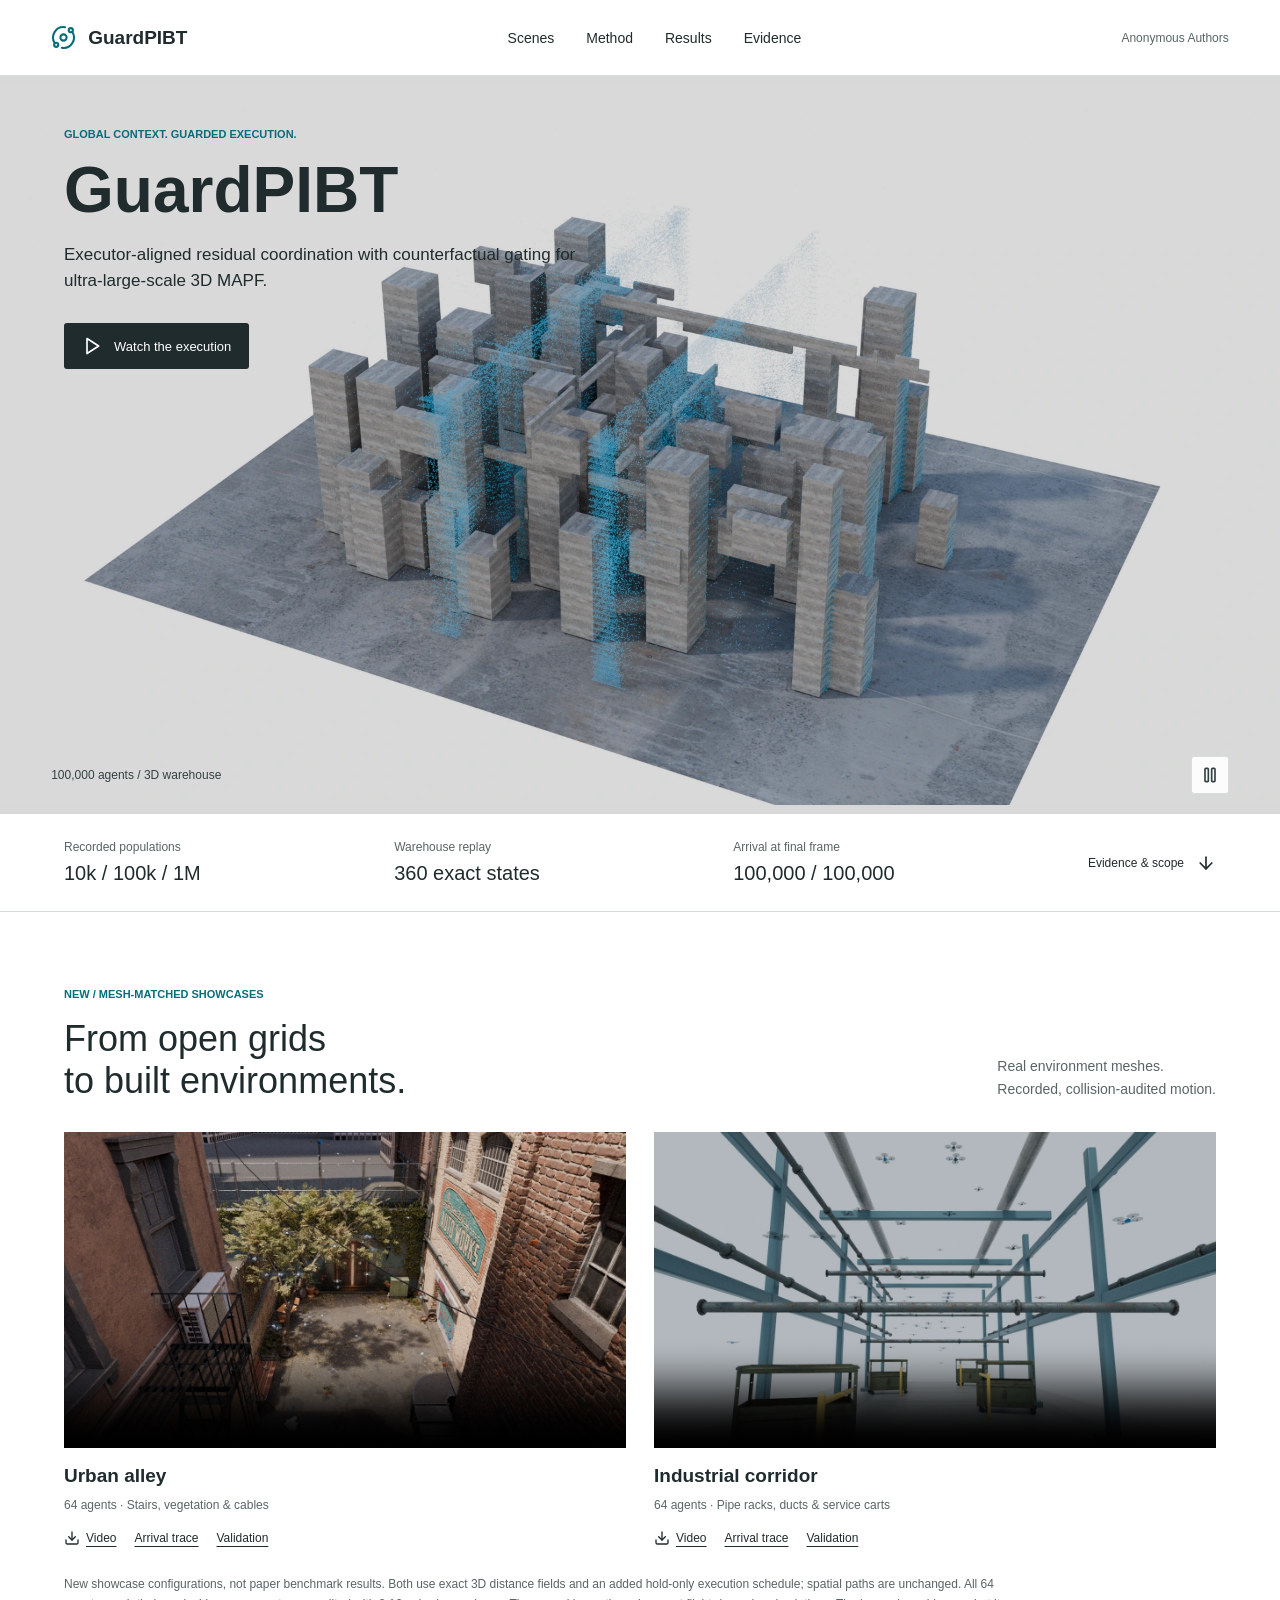
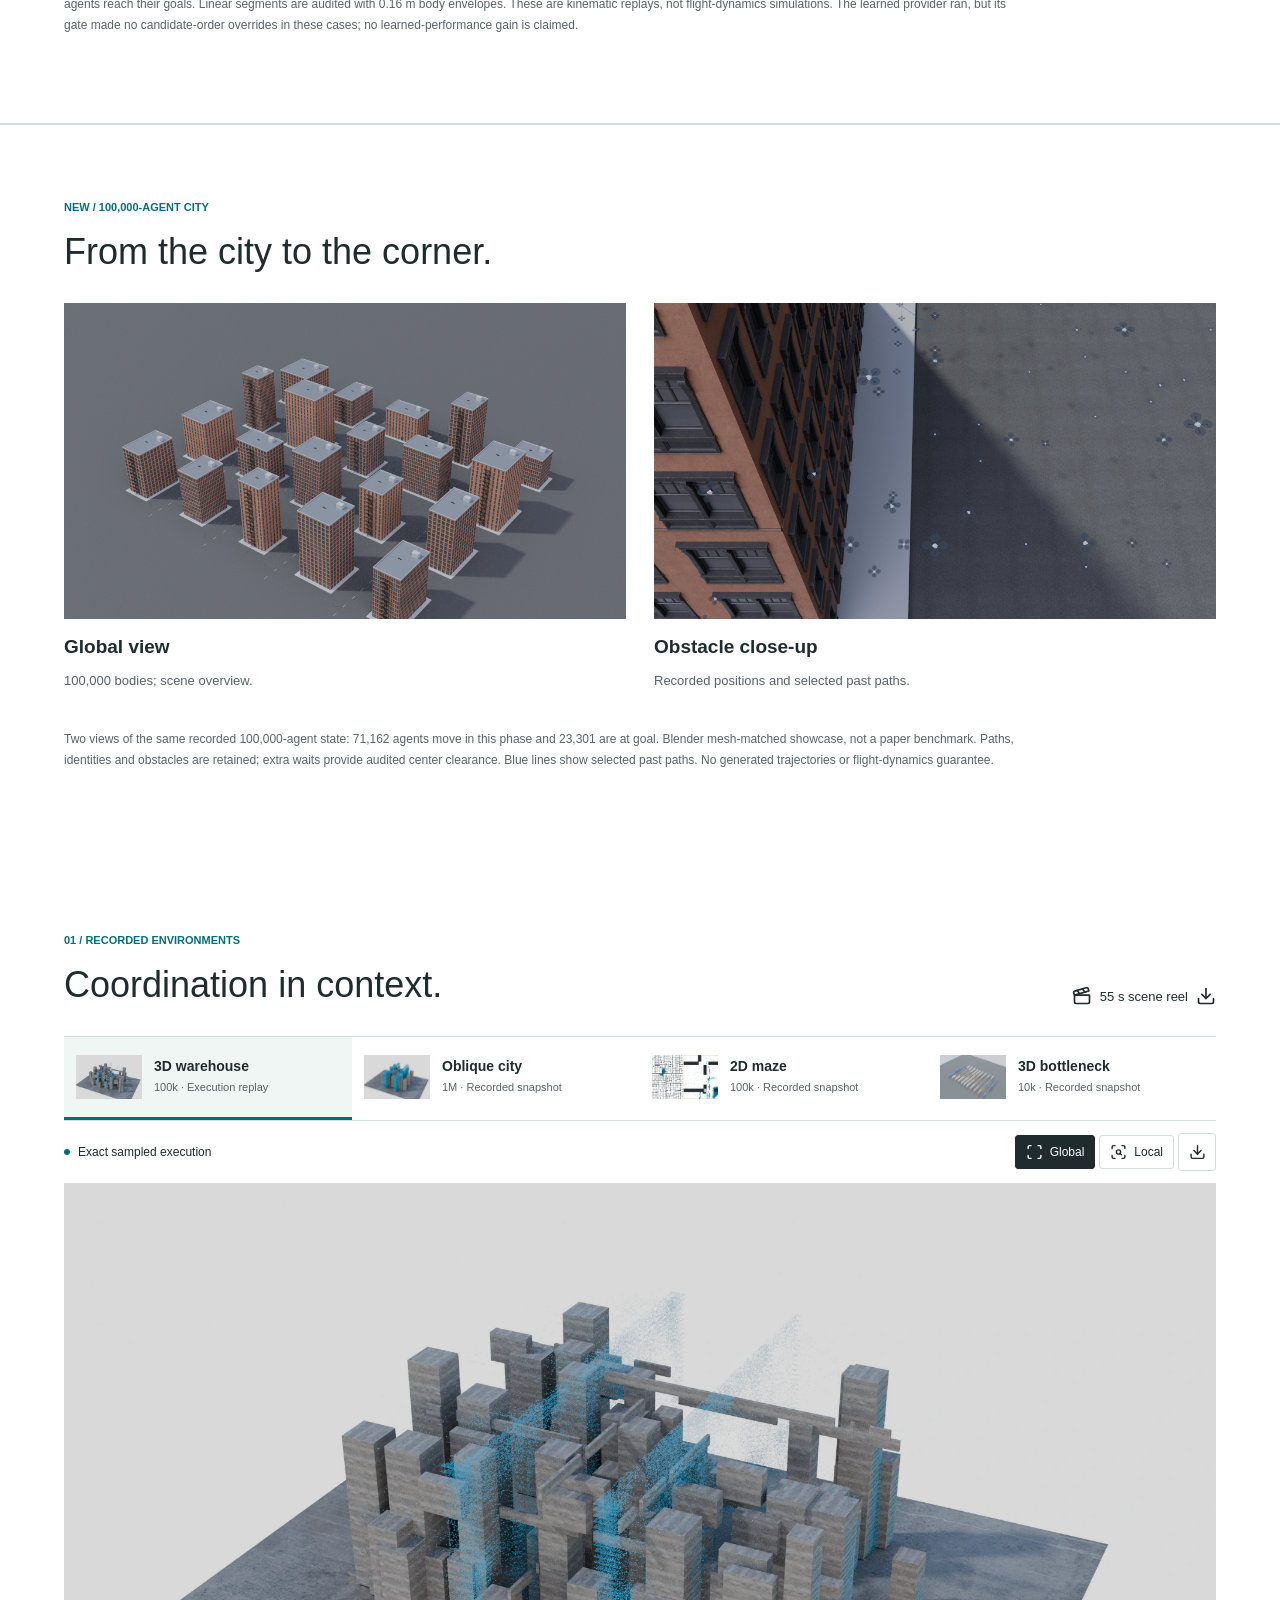
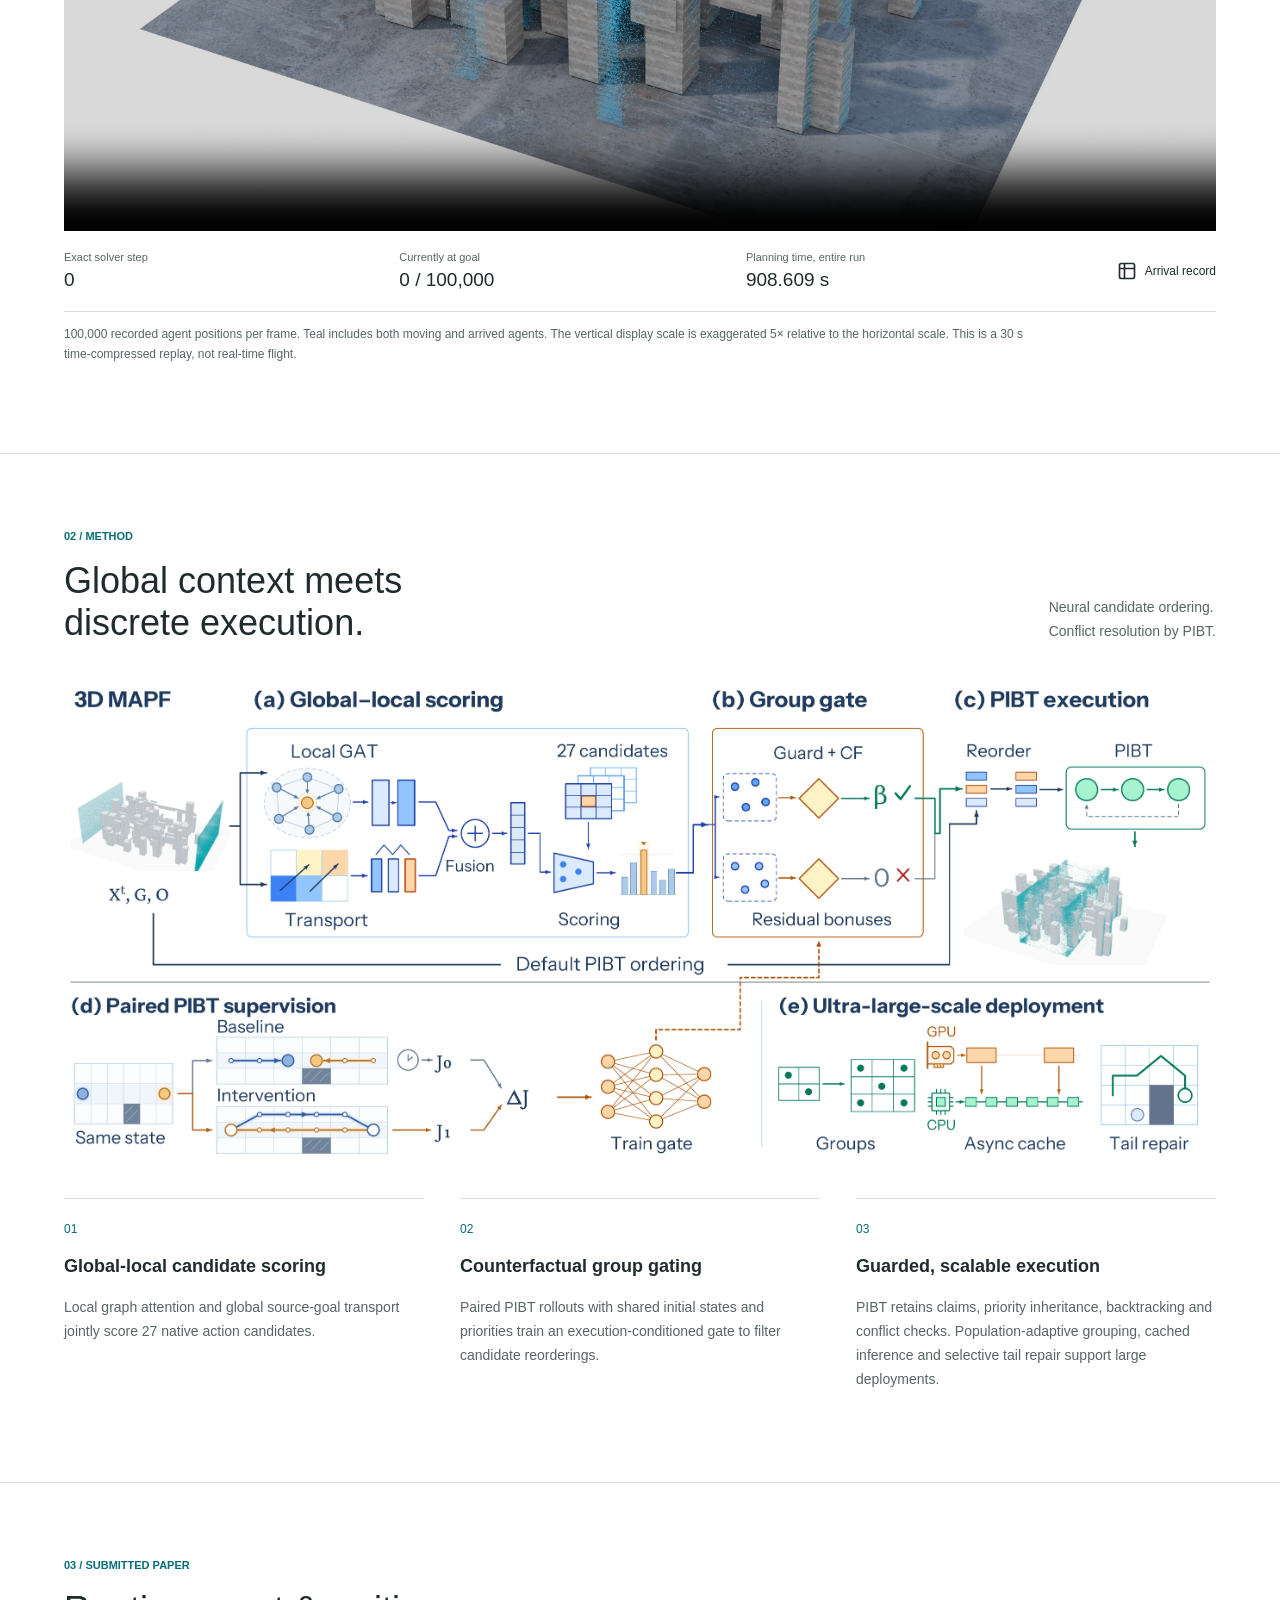
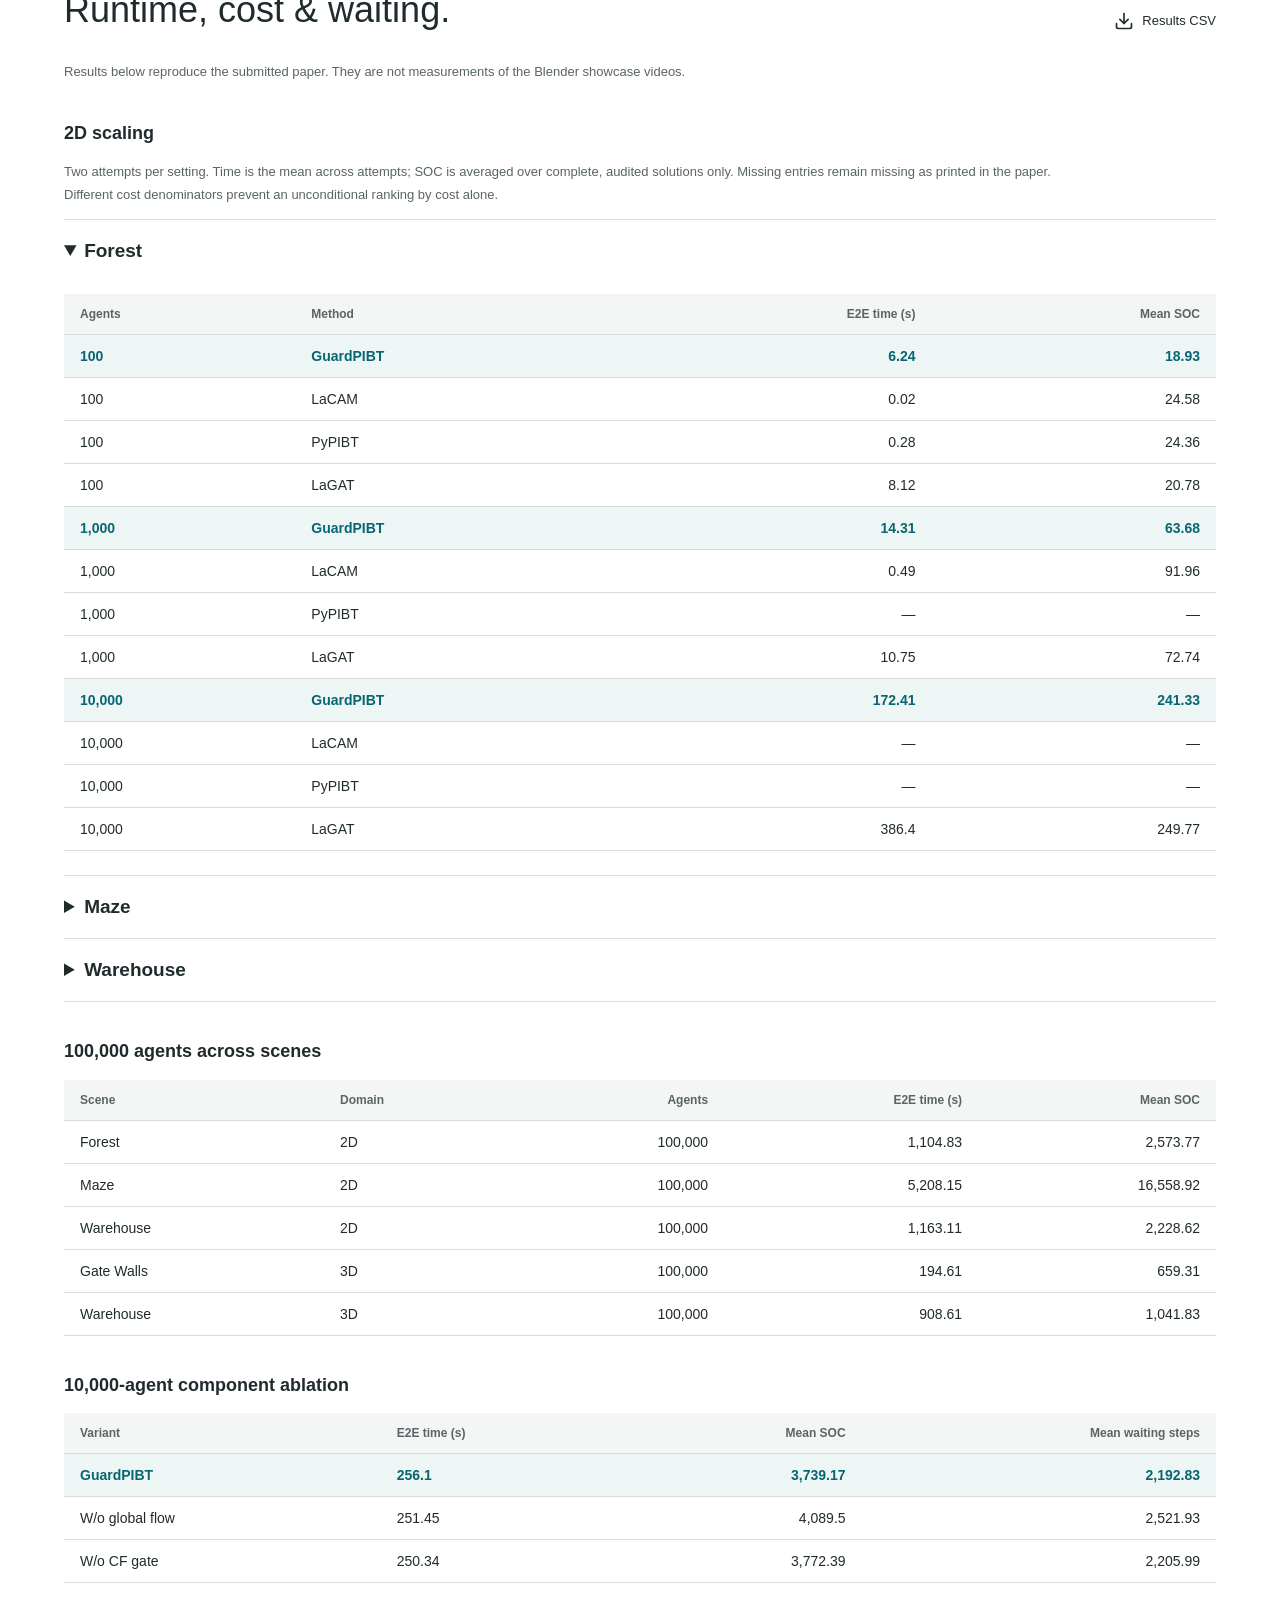
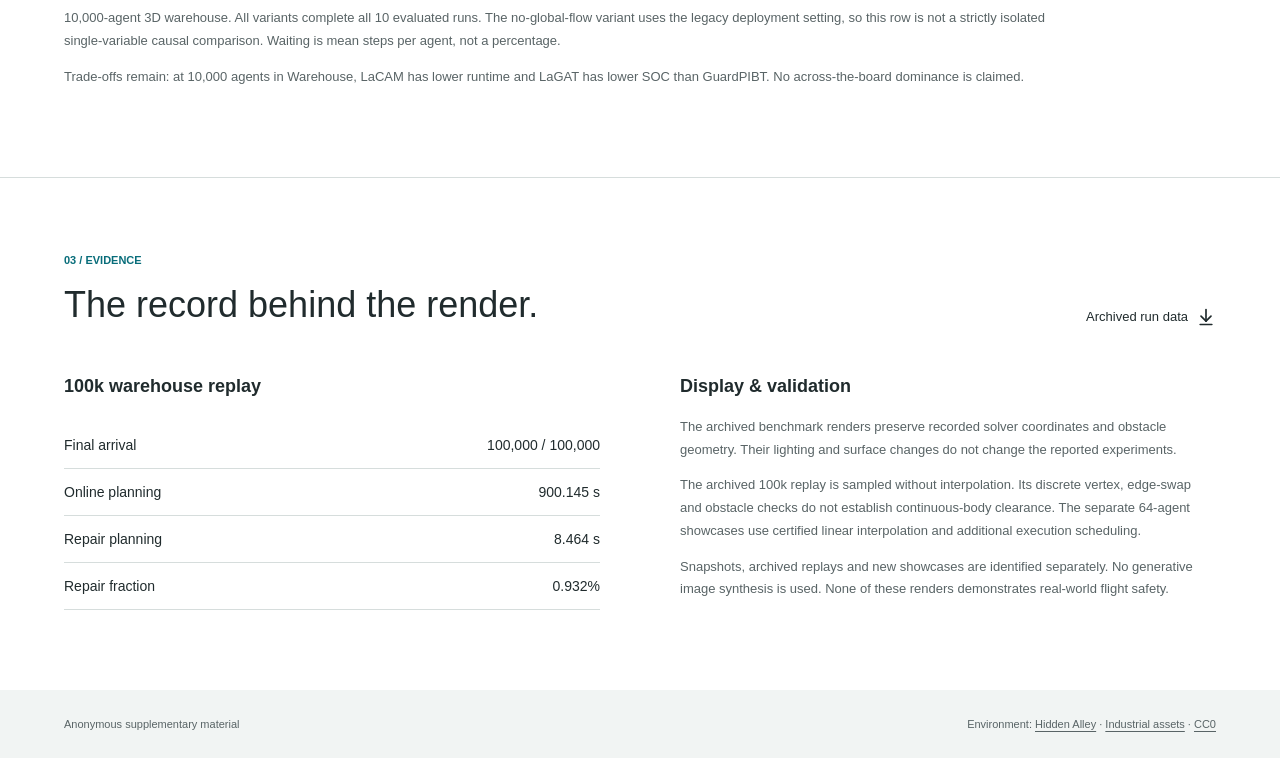
==== index.html @ 2ac602a2 "Match city overview and close-up to the same active recorded state" ====
<!DOCTYPE html>

<html lang="en">
<head>
<meta charset="utf-8"/>
<meta content="width=device-width, initial-scale=1" name="viewport"/>
<meta content="noindex, nofollow, noarchive" name="robots"/>
<meta content="no-referrer" name="referrer"/>
<meta content="GuardPIBT: executor-aligned residual coordination with counterfactual gating for ultra-large-scale 3D MAPF." name="description"/>
<meta content="default-src 'none'; script-src 'self'; style-src 'self'; img-src 'self' data:; media-src 'self'; font-src 'self'; connect-src 'none'; base-uri 'none'; form-action 'none'; object-src 'none'" http-equiv="Content-Security-Policy"/>
<title>GuardPIBT | Global context. Guarded execution.</title>
<link href="assets/favicon.png" rel="icon"/>
<link href="styles.css" rel="stylesheet"/>
<link href="showcases.css" rel="stylesheet"/>
<script defer="" src="vendor/lucide.min.js"></script>
<script defer="" src="replay-data.js"></script>
<script defer="" src="site.js"></script>
<link href="paper.css" rel="stylesheet"/></head>
<body>
<a class="skip" href="#scenes">Skip to experiments</a>
<header>
<a class="brand" href="#top"><i aria-hidden="true" data-lucide="orbit"></i>GuardPIBT</a>
<nav aria-label="Primary"><a href="#showcases">Scenes</a><a href="#method">Method</a><a href="#results">Results</a><a href="#record">Evidence</a></nav>
<span class="anonymous">Anonymous Authors</span>
</header>
<main>
<section class="hero" id="top">
<video aria-label="Recorded 100,000-agent warehouse execution" class="hero-media" id="hero-video" loop="" muted="" playsinline="" poster="assets/warehouse-poster.webp" preload="metadata"><source src="assets/warehouse-replay.mp4" type="video/mp4"/></video>
<div class="hero-copy"><p class="eyebrow">Global context. Guarded execution.</p><h1>GuardPIBT</h1><p>Executor-aligned residual coordination with counterfactual gating for ultra-large-scale 3D MAPF.</p><a class="primary" href="#scenes"><i aria-hidden="true" data-lucide="play"></i>Watch the execution</a></div>
<div class="hero-caption"><span>100,000 agents / 3D warehouse</span><button aria-label="Play background" class="icon" id="hero-toggle" title="Play background"><i data-lucide="play"></i></button></div>
</section>
<div class="fact-band"><div><span>Recorded populations</span><strong>10k / 100k / 1M</strong></div><div><span>Warehouse replay</span><strong>360 exact states</strong></div><div><span>Arrival at final frame</span><strong>100,000 / 100,000</strong></div><a href="#record">Evidence &amp; scope<i aria-hidden="true" data-lucide="arrow-down"></i></a></div>
<section class="section new-environments" id="showcases">
<div class="section-heading"><div><p class="eyebrow">New / Mesh-matched showcases</p><h2>From open grids<br/>to built environments.</h2></div><p>Real environment meshes.<br/>Recorded, collision-audited motion.</p></div>
<div class="environment-films">
<figure><video aria-label="64-agent urban alley showcase" controls="" id="alley-replay" muted="" playsinline="" poster="assets/alley-poster.webp" preload="metadata"><source src="assets/alley-replay.mp4" type="video/mp4"/></video><figcaption><h3>Urban alley</h3><span>64 agents · Stairs, vegetation &amp; cables</span><div class="film-links"><a download="" href="assets/alley-replay.mp4"><i aria-hidden="true" data-lucide="download"></i>Video</a><a download="" href="alley-arrivals.csv">Arrival trace</a><a download="" href="alley-validation.json">Validation</a></div></figcaption></figure>
<figure><video aria-label="64-agent industrial corridor showcase" controls="" id="industrial-replay" muted="" playsinline="" poster="assets/industrial-poster.webp" preload="metadata"><source src="assets/industrial-replay.mp4" type="video/mp4"/></video><figcaption><h3>Industrial corridor</h3><span>64 agents · Pipe racks, ducts &amp; service carts</span><div class="film-links"><a download="" href="assets/industrial-replay.mp4"><i aria-hidden="true" data-lucide="download"></i>Video</a><a download="" href="industrial-arrivals.csv">Arrival trace</a><a download="" href="industrial-validation.json">Validation</a></div></figcaption></figure>
</div>
<p class="scene-caption">New showcase configurations, not paper benchmark results. Both use exact 3D distance fields and an added hold-only execution schedule; spatial paths are unchanged. All 64 agents reach their goals. Linear segments are audited with 0.16 m body envelopes. These are kinematic replays, not flight-dynamics simulations. The learned provider ran, but its gate made no candidate-order overrides in these cases; no learned-performance gain is claimed.</p>
</section><section class="section still-pair" id="new-city"><div class="section-heading"><div><p class="eyebrow">New / 100,000-agent city</p><h2>From the city to the corner.</h2></div></div><div class="environment-films"><figure><a href="assets/city-showcase-global.webp"><img alt="Oblique rendered city with all 100,000 recorded robot identities" loading="lazy" src="assets/city-showcase-global.webp"/></a><figcaption><h3>Global view</h3><p>100,000 bodies; scene overview.</p></figcaption></figure><figure><a href="assets/city-showcase-local.webp"><img alt="Recorded aircraft near a city building corner, with past paths" loading="lazy" src="assets/city-showcase-local.webp"/></a><figcaption><h3>Obstacle close-up</h3><p>Recorded positions and selected past paths.</p></figcaption></figure></div><p class="scene-caption">Two views of the same recorded 100,000-agent state: 71,162 agents move in this phase and 23,301 are at goal. Blender mesh-matched showcase, not a paper benchmark. Paths, identities and obstacles are retained; extra waits provide audited center clearance. Blue lines show selected past paths. No generated trajectories or flight-dynamics guarantee.</p></section>
<section class="section" id="scenes">
<div class="section-heading"><div><p class="eyebrow">01 / Recorded environments</p><h2>Coordination in context.</h2></div><a class="text-link" download="" href="assets/showcase.mp4"><i aria-hidden="true" data-lucide="clapperboard"></i>55 s scene reel<i aria-hidden="true" data-lucide="download"></i></a></div>
<div aria-label="Recorded scene" class="scene-tabs" role="tablist">
<button aria-controls="scene-panel" aria-selected="true" data-scene="warehouse" id="tab-warehouse" role="tab"><img alt="" src="assets/warehouse-poster.webp"/><span><b>3D warehouse</b><small>100k · Execution replay</small></span></button>
<button aria-controls="scene-panel" aria-selected="false" data-scene="city" id="tab-city" role="tab" tabindex="-1"><img alt="" src="assets/city-global.webp"/><span><b>Oblique city</b><small>1M · Recorded snapshot</small></span></button>
<button aria-controls="scene-panel" aria-selected="false" data-scene="maze" id="tab-maze" role="tab" tabindex="-1"><img alt="" src="assets/maze.webp"/><span><b>2D maze</b><small>100k · Recorded snapshot</small></span></button>
<button aria-controls="scene-panel" aria-selected="false" data-scene="throat" id="tab-throat" role="tab" tabindex="-1"><img alt="" src="assets/throat-global.webp"/><span><b>3D bottleneck</b><small>10k · Recorded snapshot</small></span></button>
</div>
<div aria-labelledby="tab-warehouse" id="scene-panel" role="tabpanel">
<div class="scene-toolbar"><div><span class="status-dot"></span><span id="scene-kind">Exact sampled execution</span></div><div aria-label="Scene view" class="view-options" role="group"><button aria-pressed="true" id="global-view" title="Global view"><i aria-hidden="true" data-lucide="scan"></i><span>Global</span></button><button aria-pressed="false" id="local-view" title="Local recorded snapshot"><i aria-hidden="true" data-lucide="scan-search"></i><span>Local</span></button><a aria-label="Download current media" class="icon" download="" href="assets/warehouse-replay.mp4" id="download-view" title="Download current media"><i data-lucide="download"></i></a></div></div>
<div class="stage"><video controls="" id="replay" muted="" playsinline="" poster="assets/warehouse-poster.webp" preload="metadata"><source src="assets/warehouse-replay.mp4" type="video/mp4"/></video><img alt="" hidden="" id="scene-image" src="assets/warehouse-local.webp"/></div>
<div class="readout" id="replay-readout"><div><span>Exact solver step</span><b id="step">0</b></div><div><span>Currently at goal</span><b id="arrived">0 / 100,000</b></div><div><span>Planning time, entire run</span><b>908.609 s</b></div><a download="" href="arrivals_every_0.5s.csv"><i aria-hidden="true" data-lucide="table-2"></i>Arrival record</a></div>
<p class="scene-caption" id="scene-caption">100,000 recorded agent positions per frame. Teal includes both moving and arrived agents. The vertical display scale is exaggerated 5× relative to the horizontal scale. This is a 30 s time-compressed replay, not real-time flight.</p>
</div>
</section>
<section class="method section" id="method"><div class="section-heading"><div><p class="eyebrow">02 / Method</p><h2>Global context meets<br/>discrete execution.</h2></div><p>Neural candidate ordering.<br/>Conflict resolution by PIBT.</p></div><img alt="Paper Fig. 2: global-local candidate scoring, counterfactual group gating, PIBT execution, paired-rollout training and large-scale deployment." class="architecture" loading="lazy" src="assets/paper-pipeline.webp"/><div class="method-columns"><article><span>01</span><h3>Global-local candidate scoring</h3><p>Local graph attention and global source-goal transport jointly score 27 native action candidates.</p></article><article><span>02</span><h3>Counterfactual group gating</h3><p>Paired PIBT rollouts with shared initial states and priorities train an execution-conditioned gate to filter candidate reorderings.</p></article><article><span>03</span><h3>Guarded, scalable execution</h3><p>PIBT retains claims, priority inheritance, backtracking and conflict checks. Population-adaptive grouping, cached inference and selective tail repair support large deployments.</p></article></div></section>
<section class="section paper-results" id="results"><div class="section-heading"><div><p class="eyebrow">03 / Submitted paper</p><h2>Runtime, cost &amp; waiting.</h2></div><a class="text-link" download="" href="paper-results.csv"><i data-lucide="download"></i>Results CSV</a></div><p class="result-note">Results below reproduce the submitted paper. They are not measurements of the Blender showcase videos.</p><h3>2D scaling</h3><p class="result-note">Two attempts per setting. Time is the mean across attempts; SOC is averaged over complete, audited solutions only. Missing entries remain missing as printed in the paper. Different cost denominators prevent an unconditional ranking by cost alone.</p><details class="result-scene" open=""><summary>Forest</summary><div class="table-scroll" tabindex="0"><table><thead><tr><th scope="col">Agents</th><th scope="col">Method</th><th scope="col">E2E time (s)</th><th scope="col">Mean SOC</th></tr></thead><tbody><tr class="ours"><td>100</td><td>GuardPIBT</td><td>6.24</td><td>18.93</td></tr><tr><td>100</td><td>LaCAM</td><td>0.02</td><td>24.58</td></tr><tr><td>100</td><td>PyPIBT</td><td>0.28</td><td>24.36</td></tr><tr><td>100</td><td>LaGAT</td><td>8.12</td><td>20.78</td></tr><tr class="ours"><td>1,000</td><td>GuardPIBT</td><td>14.31</td><td>63.68</td></tr><tr><td>1,000</td><td>LaCAM</td><td>0.49</td><td>91.96</td></tr><tr><td>1,000</td><td>PyPIBT</td><td>—</td><td>—</td></tr><tr><td>1,000</td><td>LaGAT</td><td>10.75</td><td>72.74</td></tr><tr class="ours"><td>10,000</td><td>GuardPIBT</td><td>172.41</td><td>241.33</td></tr><tr><td>10,000</td><td>LaCAM</td><td>—</td><td>—</td></tr><tr><td>10,000</td><td>PyPIBT</td><td>—</td><td>—</td></tr><tr><td>10,000</td><td>LaGAT</td><td>386.4</td><td>249.77</td></tr></tbody></table></div></details><details class="result-scene"><summary>Maze</summary><div class="table-scroll" tabindex="0"><table><thead><tr><th scope="col">Agents</th><th scope="col">Method</th><th scope="col">E2E time (s)</th><th scope="col">Mean SOC</th></tr></thead><tbody><tr class="ours"><td>100</td><td>GuardPIBT</td><td>6.24</td><td>26.82</td></tr><tr><td>100</td><td>LaCAM</td><td>0.02</td><td>36.98</td></tr><tr><td>100</td><td>PyPIBT</td><td>0.28</td><td>35.44</td></tr><tr><td>100</td><td>LaGAT</td><td>8.05</td><td>28.39</td></tr><tr class="ours"><td>1,000</td><td>GuardPIBT</td><td>16.36</td><td>275.61</td></tr><tr><td>1,000</td><td>LaCAM</td><td>0.57</td><td>289.9</td></tr><tr><td>1,000</td><td>PyPIBT</td><td>178.17</td><td>374.69</td></tr><tr><td>1,000</td><td>LaGAT</td><td>54.21</td><td>224.24</td></tr><tr class="ours"><td>10,000</td><td>GuardPIBT</td><td>113.53</td><td>2,051.33</td></tr><tr><td>10,000</td><td>LaCAM</td><td>174.89</td><td>2,910.9</td></tr><tr><td>10,000</td><td>PyPIBT</td><td>—</td><td>—</td></tr><tr><td>10,000</td><td>LaGAT</td><td>—</td><td>—</td></tr></tbody></table></div></details><details class="result-scene"><summary>Warehouse</summary><div class="table-scroll" tabindex="0"><table><thead><tr><th scope="col">Agents</th><th scope="col">Method</th><th scope="col">E2E time (s)</th><th scope="col">Mean SOC</th></tr></thead><tbody><tr class="ours"><td>100</td><td>GuardPIBT</td><td>6.61</td><td>22.06</td></tr><tr><td>100</td><td>LaCAM</td><td>0.02</td><td>28.47</td></tr><tr><td>100</td><td>PyPIBT</td><td>0.29</td><td>29.18</td></tr><tr><td>100</td><td>LaGAT</td><td>8.04</td><td>23.75</td></tr><tr class="ours"><td>1,000</td><td>GuardPIBT</td><td>8.96</td><td>70.72</td></tr><tr><td>1,000</td><td>LaCAM</td><td>0.38</td><td>99.58</td></tr><tr><td>1,000</td><td>PyPIBT</td><td>12.378</td><td>99.67</td></tr><tr><td>1,000</td><td>LaGAT</td><td>10.269</td><td>77.38</td></tr><tr class="ours"><td>10,000</td><td>GuardPIBT</td><td>168.936</td><td>315.67</td></tr><tr><td>10,000</td><td>LaCAM</td><td>39.64</td><td>394.87</td></tr><tr><td>10,000</td><td>PyPIBT</td><td>888.188</td><td>394.93</td></tr><tr><td>10,000</td><td>LaGAT</td><td>257.24</td><td>288.04</td></tr></tbody></table></div></details><h3>100,000 agents across scenes</h3><div class="table-scroll" tabindex="0"><table><thead><tr><th scope="col">Scene</th><th scope="col">Domain</th><th scope="col">Agents</th><th scope="col">E2E time (s)</th><th scope="col">Mean SOC</th></tr></thead><tbody><tr><td>Forest</td><td>2D</td><td>100,000</td><td>1,104.83</td><td>2,573.77</td></tr><tr><td>Maze</td><td>2D</td><td>100,000</td><td>5,208.15</td><td>16,558.92</td></tr><tr><td>Warehouse</td><td>2D</td><td>100,000</td><td>1,163.11</td><td>2,228.62</td></tr><tr><td>Gate Walls</td><td>3D</td><td>100,000</td><td>194.61</td><td>659.31</td></tr><tr><td>Warehouse</td><td>3D</td><td>100,000</td><td>908.61</td><td>1,041.83</td></tr></tbody></table></div><h3>10,000-agent component ablation</h3><div class="table-scroll" tabindex="0"><table><thead><tr><th scope="col">Variant</th><th scope="col">E2E time (s)</th><th scope="col">Mean SOC</th><th scope="col">Mean waiting steps</th></tr></thead><tbody><tr class="ours"><td>GuardPIBT</td><td>256.1</td><td>3,739.17</td><td>2,192.83</td></tr><tr><td>W/o global flow</td><td>251.45</td><td>4,089.5</td><td>2,521.93</td></tr><tr><td>W/o CF gate</td><td>250.34</td><td>3,772.39</td><td>2,205.99</td></tr></tbody></table></div><p class="result-note">10,000-agent 3D warehouse. All variants complete all 10 evaluated runs. The no-global-flow variant uses the legacy deployment setting, so this row is not a strictly isolated single-variable causal comparison. Waiting is mean steps per agent, not a percentage.</p><p class="result-note">Trade-offs remain: at 10,000 agents in Warehouse, LaCAM has lower runtime and LaGAT has lower SOC than GuardPIBT. No across-the-board dominance is claimed.</p></section><section class="section record" id="record"><div class="section-heading"><div><p class="eyebrow">03 / Evidence</p><h2>The record behind the render.</h2></div><a class="text-link" download="" href="evidence.json">Archived run data<i aria-hidden="true" data-lucide="arrow-down-to-line"></i></a></div><div class="record-grid"><div><h3>100k warehouse replay</h3><dl><div><dt>Final arrival</dt><dd>100,000 / 100,000</dd></div><div><dt>Online planning</dt><dd>900.145 s</dd></div><div><dt>Repair planning</dt><dd>8.464 s</dd></div><div><dt>Repair fraction</dt><dd>0.932%</dd></div></dl></div><div><h3>Display &amp; validation</h3><p>The archived benchmark renders preserve recorded solver coordinates and obstacle geometry. Their lighting and surface changes do not change the reported experiments.</p><p>The archived 100k replay is sampled without interpolation. Its discrete vertex, edge-swap and obstacle checks do not establish continuous-body clearance. The separate 64-agent showcases use certified linear interpolation and additional execution scheduling.</p><p>Snapshots, archived replays and new showcases are identified separately. No generative image synthesis is used. None of these renders demonstrates real-world flight safety.</p></div></div></section>
</main>
<footer><span>Anonymous supplementary material</span><span>Environment: <a href="https://polyhaven.com/collections/hidden_alley" rel="noreferrer">Hidden Alley</a> · <a href="https://polyhaven.com/a/modular_industrial_pipes_01" rel="noreferrer">Industrial assets</a> · <a href="https://polyhaven.com/license" rel="noreferrer">CC0</a></span></footer>
</body>
</html>
---- styles.css ----
:root{color-scheme:light;--ink:#202b2d;--muted:#596466;--line:#d6dddc;--teal:#086d7a;--paper:#fff;--soft:#f1f4f3;font-family:Arial,"Noto Sans",sans-serif;letter-spacing:0;scroll-behavior:smooth}*{box-sizing:border-box}body{margin:0;background:var(--paper);color:var(--ink)}button,a,input{-webkit-tap-highlight-color:transparent}a{color:inherit;text-decoration:none}button{font:inherit;color:inherit;cursor:pointer}button:focus-visible,a:focus-visible{outline:3px solid #d48838;outline-offset:4px}button svg,a svg{pointer-events:none}svg{width:20px;height:20px;flex-shrink:0}button:disabled{opacity:.35;cursor:not-allowed}header{height:76px;padding:0 4%;display:flex;align-items:center;justify-content:space-between;border-bottom:1px solid var(--line);gap:24px}.brand{display:flex;gap:12px;align-items:center;font-size:19px;font-weight:700}.brand svg{color:var(--teal);width:25px;height:25px}nav{display:flex;gap:32px;font-size:14px}nav a:hover{text-decoration:underline;text-underline-offset:6px}.anonymous{font-size:12px;color:var(--muted)}.skip{position:absolute;left:16px;top:-100px;padding:12px;background:white;z-index:20}.skip:focus{top:10px}.hero{position:relative;height:min(780px,calc(100svh - 162px));min-height:570px;background:#d8d8d8;overflow:hidden}.hero-media{width:100%;height:100%;object-fit:contain;position:absolute;inset:0}.hero-copy{position:absolute;left:5%;top:7%;max-width:560px;z-index:1}.eyebrow{font-size:11px;text-transform:uppercase;font-weight:700;margin:0 0 18px;color:var(--teal)}h1{font-size:64px;line-height:1.03;margin:0 0 18px;font-weight:600}h2{font-size:36px;font-weight:500;line-height:1.17;margin:0}h3{font-size:18px;font-weight:600;line-height:1.3}.hero-copy>p:not(.eyebrow){font-size:17px}.primary{display:inline-flex;align-items:center;gap:12px;padding:13px 18px;background:var(--ink);color:white;font-size:13px;margin-top:12px;border-radius:3px}.primary:hover{background:var(--teal)}.hero-caption{position:absolute;bottom:20px;left:4%;right:4%;display:flex;align-items:center;justify-content:space-between;font-size:12px;color:#344143}.icon{width:38px;height:38px;background:#ffffffed;border:1px solid var(--line);border-radius:3px;display:inline-flex;align-items:center;justify-content:center}.fact-band{display:flex;align-items:center;justify-content:space-between;gap:24px;padding:26px 5%;border-bottom:1px solid var(--line)}.fact-band>div{display:grid;gap:8px}.fact-band span{font-size:12px;color:var(--muted)}.fact-band strong{font-size:20px;font-weight:500;font-variant-numeric:tabular-nums}.fact-band>a{font-size:12px;display:flex;gap:12px;align-items:center}.section{padding:76px 5%;max-width:1600px;margin:auto;scroll-margin-top:20px}.section-heading{display:flex;justify-content:space-between;align-items:flex-end;gap:26px;margin-bottom:30px}.section-heading>p{font-size:14px;color:var(--muted);line-height:1.7;margin:0}.scene-tabs{display:grid;grid-template-columns:repeat(4,minmax(0,1fr));border-top:1px solid var(--line);border-bottom:1px solid var(--line)}.scene-tabs button{min-width:0;display:flex;align-items:center;gap:12px;text-align:left;padding:18px 12px;background:white;border:0;border-bottom:3px solid transparent}.scene-tabs button[aria-selected=true]{border-bottom-color:var(--teal);background:#f0f6f4}.scene-tabs img{height:44px;width:66px;object-fit:cover;flex-shrink:0}.scene-tabs span{min-width:0}.scene-tabs b{display:block;font-size:14px;font-weight:600}.scene-tabs small{display:block;color:var(--muted);font-size:11px;line-height:1.5;margin-top:5px}.scene-toolbar{display:flex;align-items:center;justify-content:space-between;min-height:62px;gap:16px;font-size:12px}.scene-toolbar>div:first-child{display:flex;align-items:center;gap:8px}.status-dot{width:6px;height:6px;background:var(--teal);border-radius:50%}.view-options{display:flex;gap:4px;align-items:center}.view-options>button{height:34px;background:white;border:1px solid var(--line);border-radius:3px;display:flex;gap:7px;align-items:center;padding:0 10px;font-size:12px}.view-options button[aria-pressed=true]{background:var(--ink);color:#fff;border-color:var(--ink)}.view-options svg{width:17px}.stage{background:#e2e4e4;aspect-ratio:16/9;position:relative}.stage video,.stage img{width:100%;height:100%;object-fit:contain;position:absolute;inset:0}.stage [hidden]{display:none}.readout{display:flex;align-items:center;justify-content:space-between;gap:20px;border-bottom:1px solid var(--line);padding:20px 0}.readout>div{display:grid;gap:6px}.readout span{font-size:11px;color:var(--muted)}.readout b{font-size:19px;font-weight:500;font-variant-numeric:tabular-nums}.readout>a{display:flex;align-items:center;gap:8px;font-size:12px}.scene-caption{font-size:12px;line-height:1.7;color:var(--muted);max-width:960px}.method{border-top:1px solid var(--line)}.architecture{display:block;width:100%;height:auto;max-height:520px;object-fit:contain;margin:40px 0}.method-columns{display:grid;grid-template-columns:repeat(3,minmax(0,1fr));gap:36px}.method-columns article{border-top:1px solid var(--line);padding-top:20px}.method-columns article>span{font-size:12px;color:var(--teal)}.method-columns p{font-size:14px;line-height:1.7;color:var(--muted)}.record{border-top:1px solid var(--line)}.text-link{display:flex;align-items:center;gap:8px;font-size:13px}.record-grid{display:grid;grid-template-columns:1fr 1fr;gap:80px}.record-grid dl{margin:24px 0 0}.record-grid dl>div{display:flex;justify-content:space-between;gap:12px;border-bottom:1px solid var(--line);padding:15px 0;font-size:14px}.record-grid dd{margin:0;font-variant-numeric:tabular-nums}.record-grid p{font-size:13px;line-height:1.75;color:var(--muted)}footer{display:flex;align-items:center;justify-content:space-between;gap:24px;padding:28px 5%;background:var(--soft);font-size:11px;color:var(--muted)}footer a{text-decoration:underline;text-underline-offset:3px}[hidden]{display:none!important}@media(min-width:1600px){.hero-copy{left:max(5%,calc((100% - 1440px)/2))}.hero-media{object-fit:contain}}@media(max-width:1050px){h1{font-size:52px}.scene-tabs img{display:none}.fact-band strong{font-size:17px}.record-grid{gap:36px}.hero-copy{top:5%}}@media(max-width:650px){header{height:64px;padding:0 6%;gap:14px}.brand{font-size:16px;gap:7px}nav{gap:18px;font-size:12px}.anonymous{display:none}.hero{min-height:580px;height:calc(100svh - 144px);max-height:710px}.hero-media{object-fit:contain;object-position:center 83%}.hero-copy{top:30px;left:6%;right:6%}h1{font-size:46px}.eyebrow{font-size:10px;line-height:1.5;max-width:270px}.hero-copy>p:not(.eyebrow){font-size:14px}.hero-caption{left:6%;right:6%;bottom:16px;font-size:10px}.fact-band{display:grid;grid-template-columns:1fr 1fr;padding:22px 6%;gap:22px}.fact-band strong{font-size:16px}.fact-band span{font-size:10px}.fact-band>a{align-self:end;font-size:11px}.section{padding:44px 6%}h2{font-size:28px}.section-heading{display:block;margin-bottom:24px}.section-heading>p{margin-top:16px;font-size:12px}.scene-tabs{grid-template-columns:1fr 1fr}.scene-tabs button{padding:14px 8px;min-height:76px}.scene-tabs b{font-size:13px}.scene-tabs small{font-size:10px}.scene-toolbar{gap:8px;font-size:10px}.view-options>button{padding:0 7px}.view-options>button span{display:none}.readout{display:grid;grid-template-columns:1fr 1fr;gap:18px}.readout b{font-size:16px}.scene-caption{font-size:11px}.method-columns{grid-template-columns:1fr;gap:20px}.method-columns article{padding-top:14px}.method-columns h3{margin:10px 0}.architecture{margin:28px 0}.record-grid{grid-template-columns:1fr;gap:24px}.record .text-link{margin-top:20px}footer{display:grid;gap:14px;padding:24px 6%}.desktop{display:none}}@media(prefers-reduced-motion:reduce){:root{scroll-behavior:auto}}
---- showcases.css ----
.new-environments{border-bottom:1px solid var(--line)}
.environment-films{display:grid;grid-template-columns:minmax(0,1fr) minmax(0,1fr);gap:28px}
.environment-films figure{margin:0;min-width:0}
.environment-films video{display:block;width:100%;aspect-ratio:16/9;object-fit:contain;background:#e1e5e4}
.environment-films figcaption{padding:16px 0}
.environment-films h3{margin:0 0 6px;font-size:19px}
.environment-films figcaption>span{font-size:12px;line-height:1.5;color:var(--muted)}
.film-links{display:flex;flex-wrap:wrap;align-items:center;gap:18px;margin-top:16px;font-size:12px}
.film-links a{display:inline-flex;align-items:center;gap:6px;text-decoration:underline;text-underline-offset:4px}
.film-links svg{width:16px;height:16px}
@media(max-width:850px){.environment-films{grid-template-columns:1fr;gap:28px}}
---- paper.css ----
.hero-copy{max-width:580px}.hero-copy>p:not(.eyebrow){max-width:540px;line-height:1.55}.paper-results,.still-pair{border-top:1px solid var(--line)}.paper-results h3{margin:38px 0 16px}.result-note{max-width:1000px;font-size:13px;line-height:1.75;color:var(--muted)}.result-scene{border-top:1px solid var(--line)}.result-scene:last-of-type{border-bottom:1px solid var(--line)}.result-scene summary{cursor:pointer;padding:20px 0;font-size:19px;font-weight:600}.table-scroll{overflow-x:auto;width:100%;margin:12px 0 24px}.paper-results table{border-collapse:collapse;width:100%;min-width:520px;font-size:14px;font-variant-numeric:tabular-nums}.paper-results th,.paper-results td{padding:13px 16px;border-bottom:1px solid var(--line);text-align:right;white-space:nowrap}.paper-results th:first-child,.paper-results td:first-child,.paper-results th:nth-child(2),.paper-results td:nth-child(2){text-align:left}.paper-results th{font-size:12px;color:var(--muted);font-weight:600;background:#f4f6f5}.paper-results .ours{background:#eef6f5;color:#086572}.paper-results .ours td{font-weight:600}.still-pair img{width:100%;aspect-ratio:16/9;object-fit:contain;display:block;background:#edf0ee}.still-pair figcaption p{font-size:13px;color:var(--muted)}@media(max-width:650px){nav{gap:10px;font-size:11px}.hero-copy>p:not(.eyebrow){font-size:14px}.paper-results th,.paper-results td{padding:11px 12px}.paper-results h3{font-size:19px}.result-note{font-size:12px}.hero{min-height:560px}}@media(min-width:1600px){.hero{height:min(760px,calc(100svh - 178px))}}
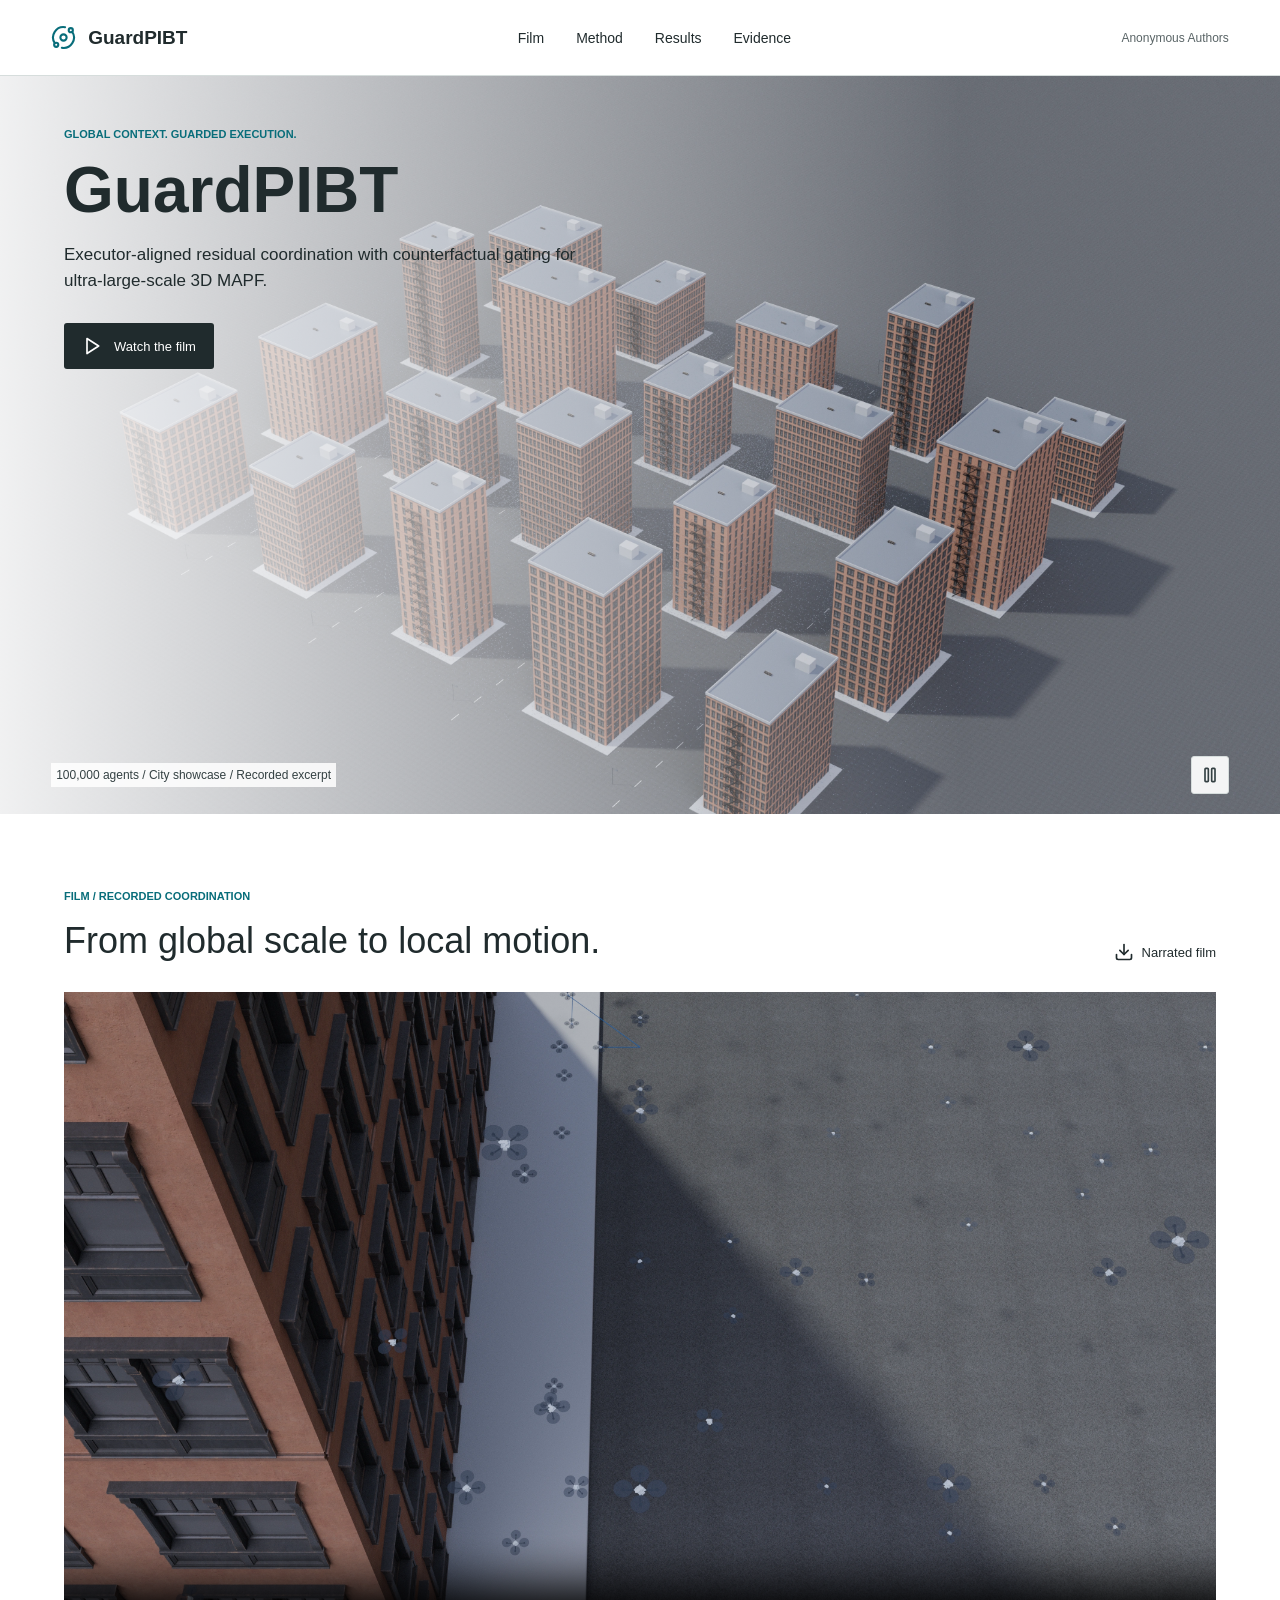
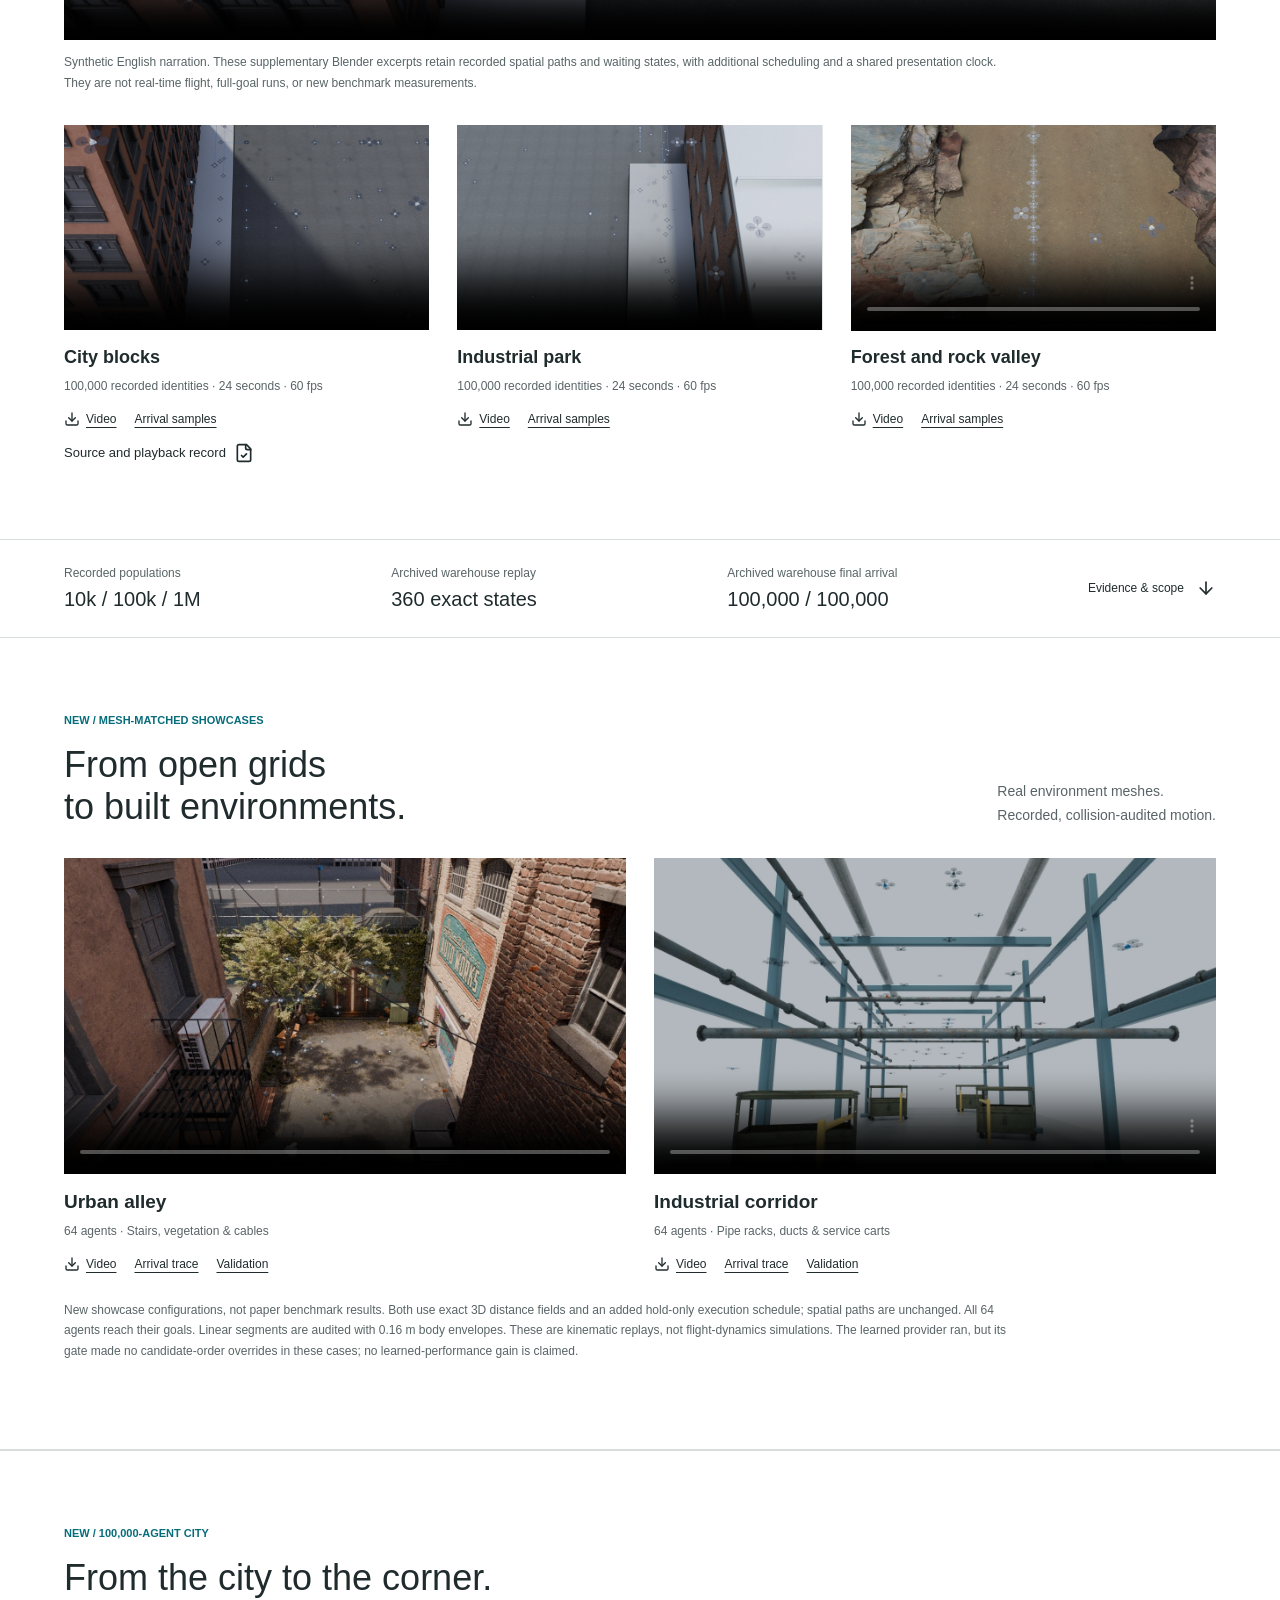
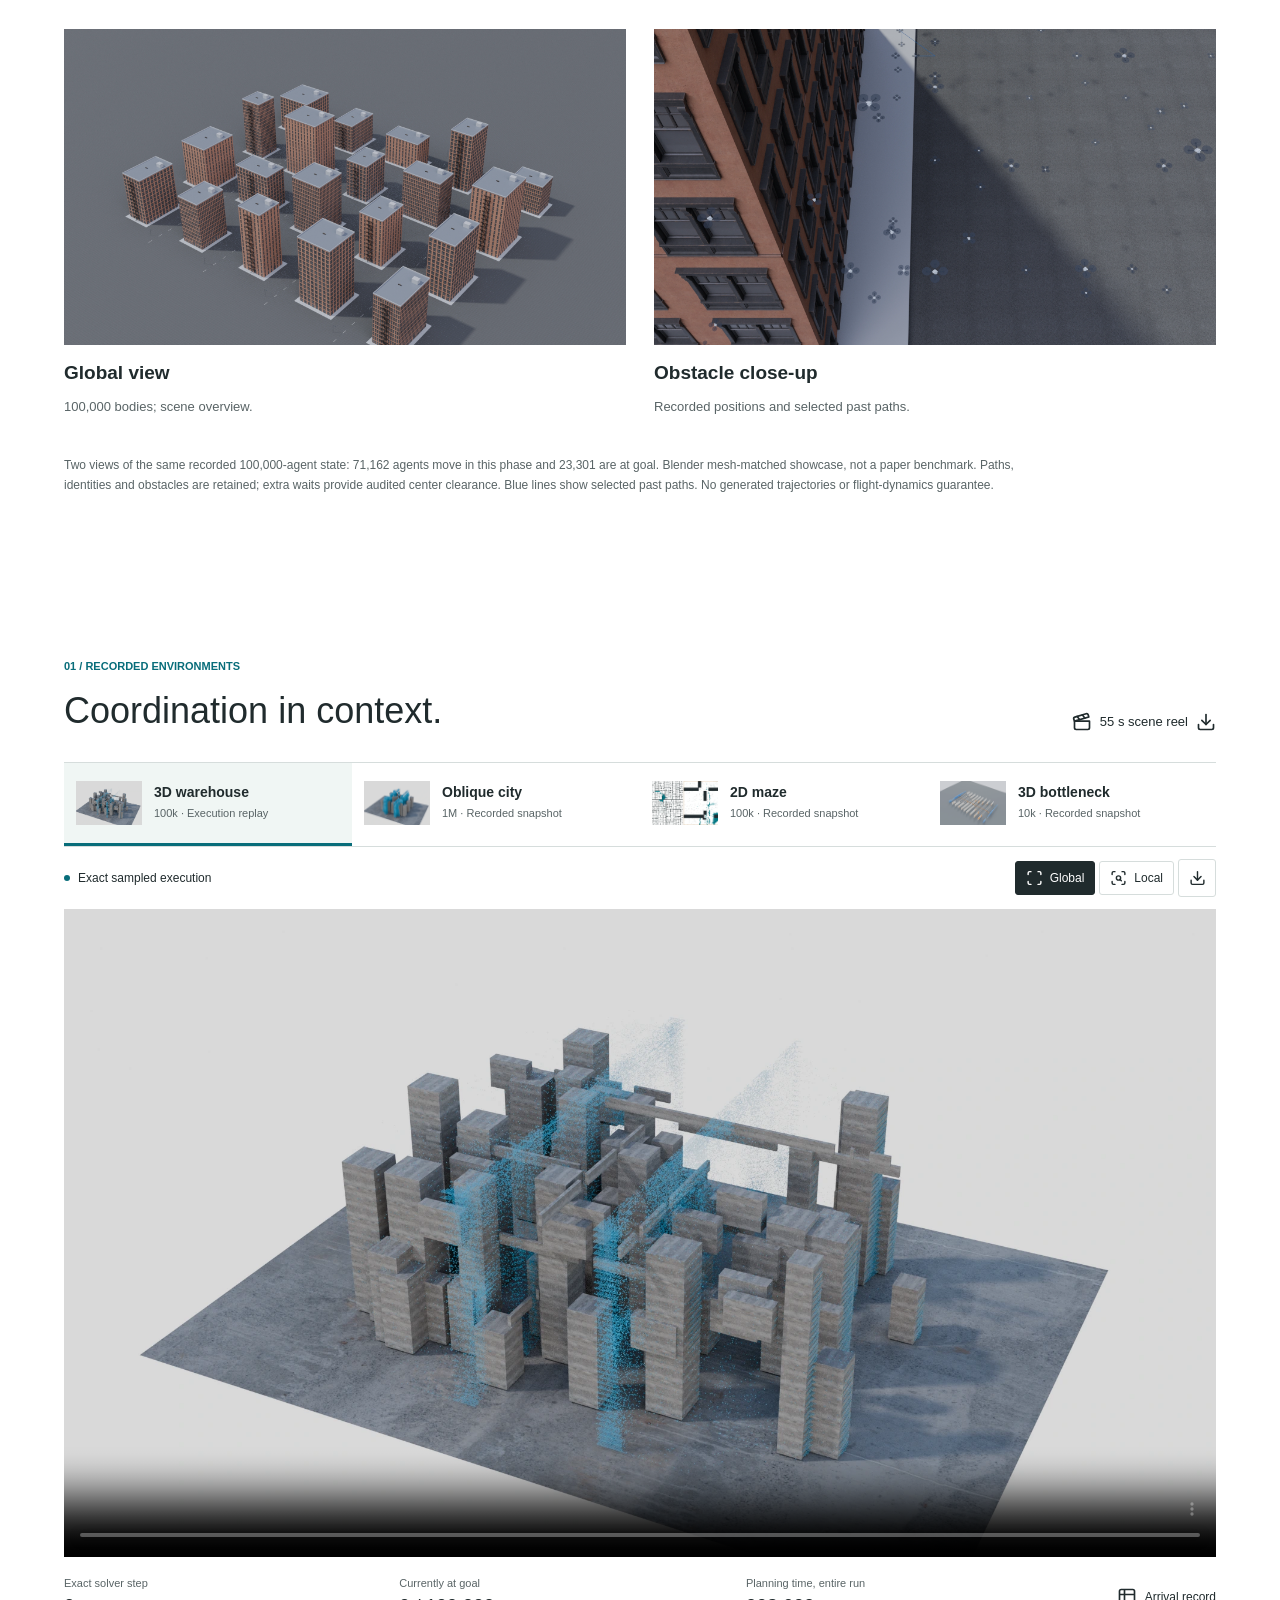
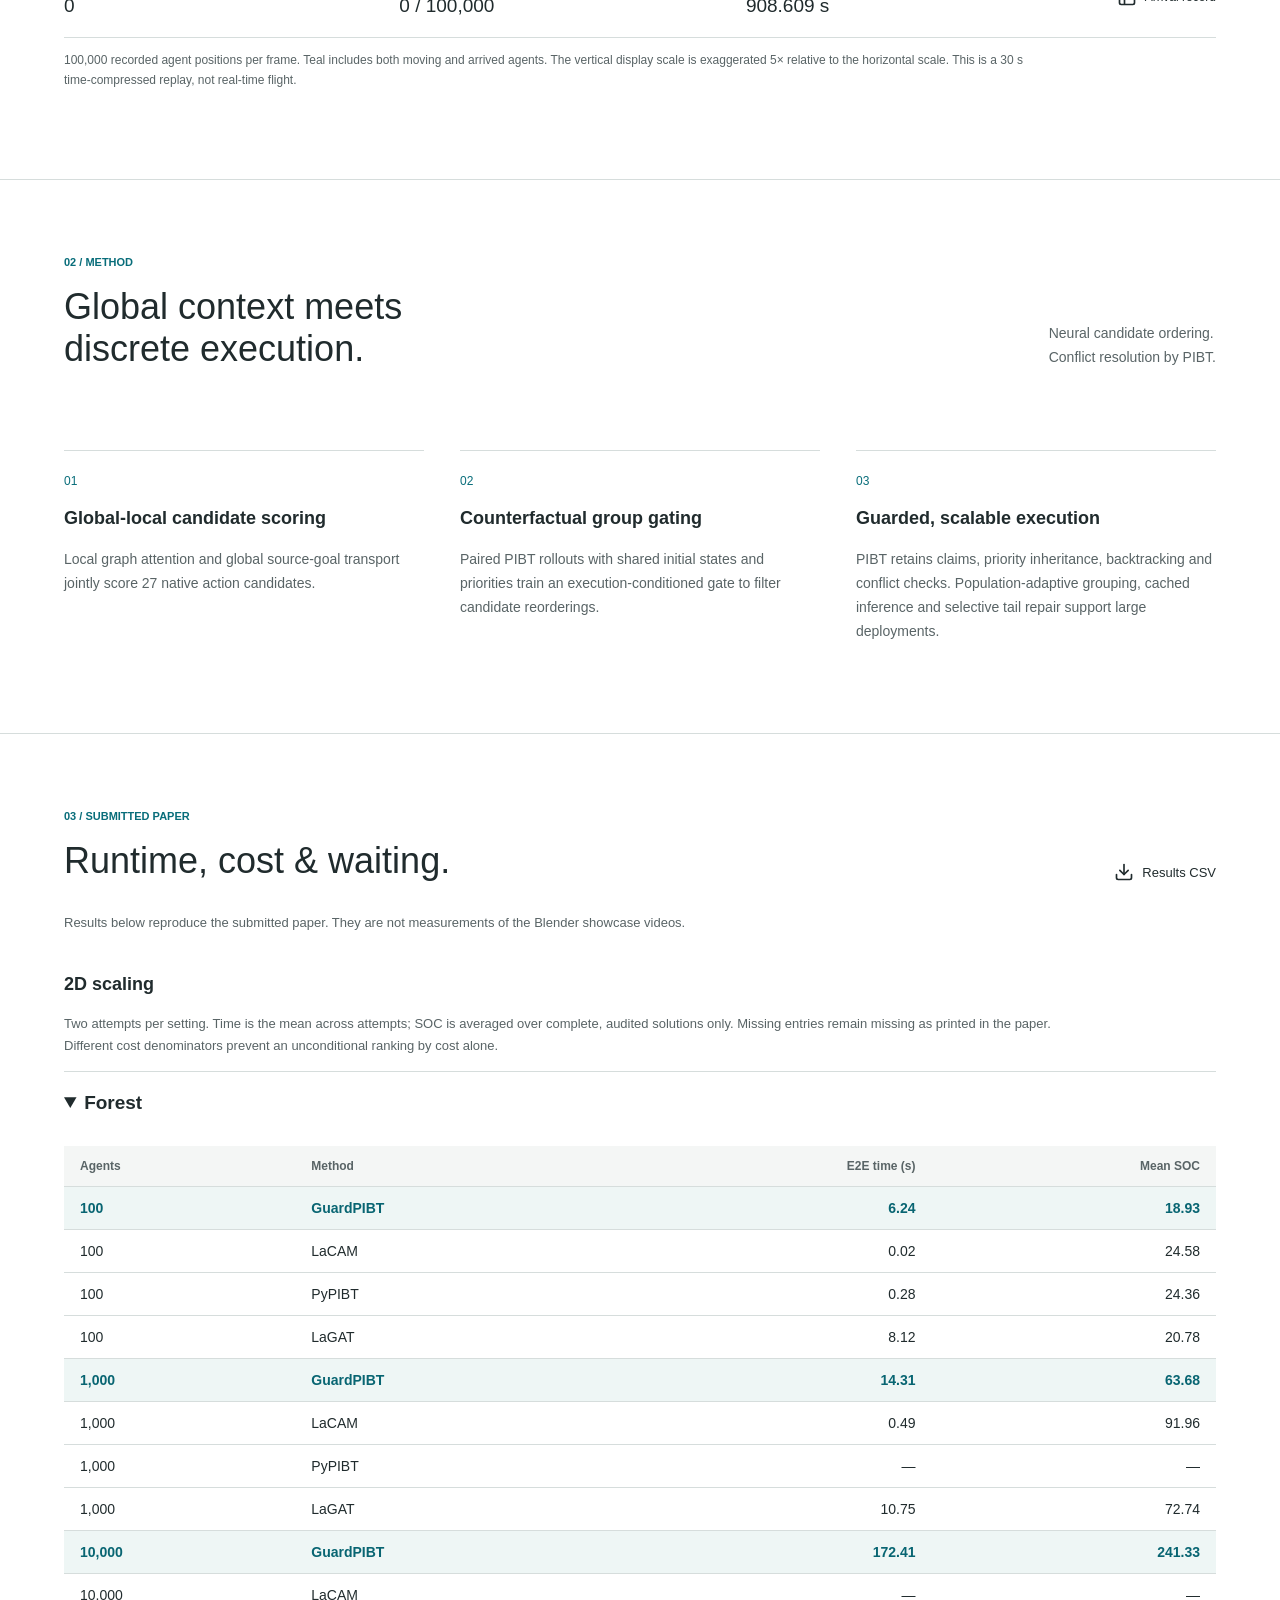
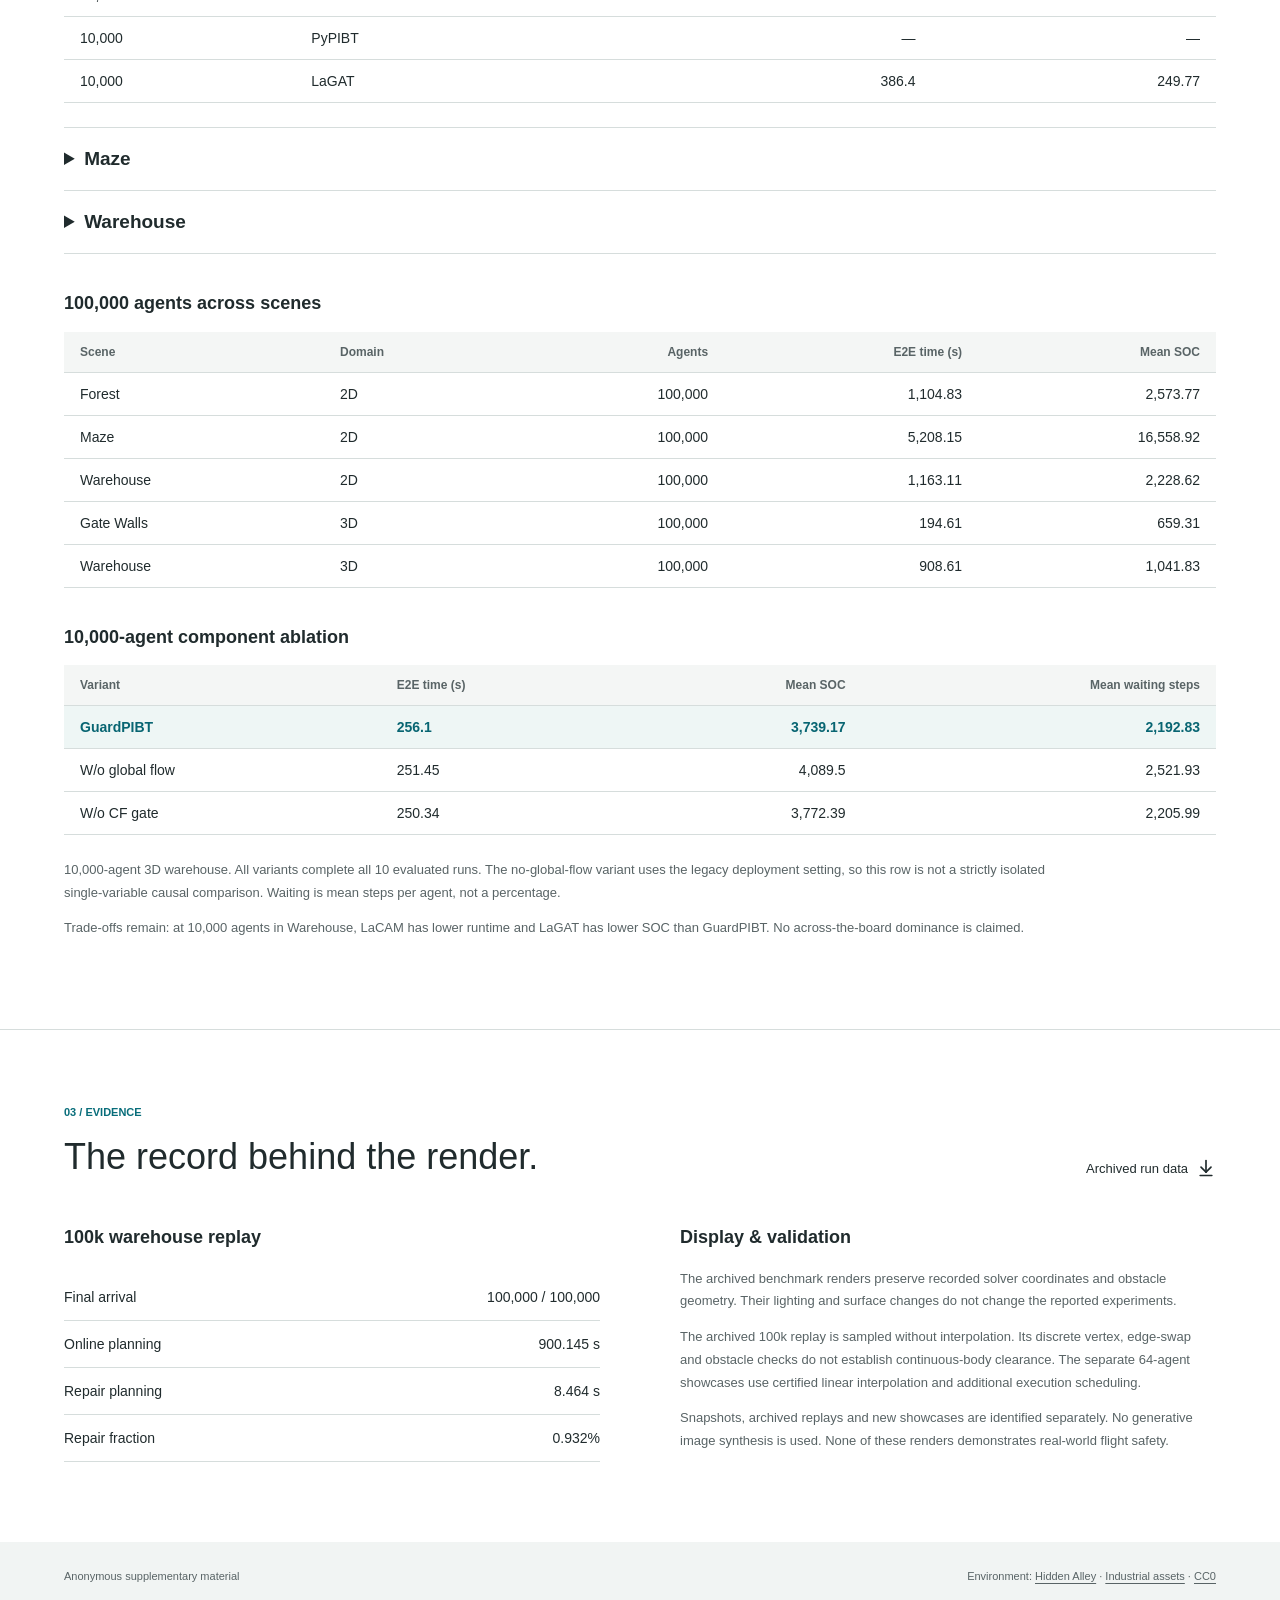
==== commit 7692dded: "Publish audited 1080p60 research film and three 100k scene replays" ====
--- a/index.html
+++ b/index.html
@@ -20,16 +20,16 @@
 <a class="skip" href="#scenes">Skip to experiments</a>
 <header>
 <a class="brand" href="#top"><i aria-hidden="true" data-lucide="orbit"></i>GuardPIBT</a>
-<nav aria-label="Primary"><a href="#showcases">Scenes</a><a href="#method">Method</a><a href="#results">Results</a><a href="#record">Evidence</a></nav>
+<nav aria-label="Primary"><a href="#research-film">Film</a><a href="#method">Method</a><a href="#results">Results</a><a href="#record">Evidence</a></nav>
 <span class="anonymous">Anonymous Authors</span>
 </header>
 <main>
 <section class="hero" id="top">
-<video aria-label="Recorded 100,000-agent warehouse execution" class="hero-media" id="hero-video" loop="" muted="" playsinline="" poster="assets/warehouse-poster.webp" preload="metadata"><source src="assets/warehouse-replay.mp4" type="video/mp4"/></video>
-<div class="hero-copy"><p class="eyebrow">Global context. Guarded execution.</p><h1>GuardPIBT</h1><p>Executor-aligned residual coordination with counterfactual gating for ultra-large-scale 3D MAPF.</p><a class="primary" href="#scenes"><i aria-hidden="true" data-lucide="play"></i>Watch the execution</a></div>
-<div class="hero-caption"><span>100,000 agents / 3D warehouse</span><button aria-label="Play background" class="icon" id="hero-toggle" title="Play background"><i data-lucide="play"></i></button></div>
-</section>
-<div class="fact-band"><div><span>Recorded populations</span><strong>10k / 100k / 1M</strong></div><div><span>Warehouse replay</span><strong>360 exact states</strong></div><div><span>Arrival at final frame</span><strong>100,000 / 100,000</strong></div><a href="#record">Evidence &amp; scope<i aria-hidden="true" data-lucide="arrow-down"></i></a></div>
+<video aria-label="Supplementary 100,000-agent city replay" class="hero-media" id="hero-video" loop="" muted="" playsinline="" poster="assets/city-showcase-global.webp" preload="metadata"><source src="assets/city-100k-60fps.mp4" type="video/mp4"/></video>
+<div class="hero-copy"><p class="eyebrow">Global context. Guarded execution.</p><h1>GuardPIBT</h1><p>Executor-aligned residual coordination with counterfactual gating for ultra-large-scale 3D MAPF.</p><a class="primary" href="#research-film"><i aria-hidden="true" data-lucide="play"></i>Watch the film</a></div>
+<div class="hero-caption"><span>100,000 agents / City showcase / Recorded excerpt</span><button aria-label="Play background" class="icon" id="hero-toggle" title="Play background"><i data-lucide="play"></i></button></div>
+</section><section class="section polished-film" id="research-film"><div class="section-heading"><div><p class="eyebrow">Film / Recorded coordination</p><h2>From global scale to local motion.</h2></div><a class="text-link" download="" href="assets/guardpibt-research-film.mp4"><i data-lucide="download"></i>Narrated film</a></div><video aria-label="GuardPIBT research film with synthetic English narration" controls="" id="narrated-film" playsinline="" poster="assets/city-showcase-local.webp" preload="metadata"><source src="assets/guardpibt-research-film.mp4" type="video/mp4"/><track kind="subtitles" label="English" src="assets/research-film-en.vtt" srclang="en"/></video><p class="scene-caption">Synthetic English narration. These supplementary Blender excerpts retain recorded spatial paths and waiting states, with additional scheduling and a shared presentation clock. They are not real-time flight, full-goal runs, or new benchmark measurements.</p><div class="environment-films new-100k-films"><figure><video aria-label="100,000-agent City blocks recorded showcase" controls="" id="city-100k-60fps" muted="" playsinline="" poster="assets/city-100k-60fps.webp" preload="metadata"><source src="assets/city-100k-60fps.mp4" type="video/mp4"/></video><figcaption><h3>City blocks</h3><span>100,000 recorded identities · 24 seconds · 60 fps</span><div class="film-links"><a download="" href="assets/city-100k-60fps.mp4"><i data-lucide="download"></i>Video</a><a download="" href="city-100k-60fps-arrivals.csv">Arrival samples</a></div></figcaption></figure><figure><video aria-label="100,000-agent Industrial park recorded showcase" controls="" id="industrial-100k-60fps" muted="" playsinline="" poster="assets/industrial-100k-60fps.webp" preload="metadata"><source src="assets/industrial-100k-60fps.mp4" type="video/mp4"/></video><figcaption><h3>Industrial park</h3><span>100,000 recorded identities · 24 seconds · 60 fps</span><div class="film-links"><a download="" href="assets/industrial-100k-60fps.mp4"><i data-lucide="download"></i>Video</a><a download="" href="industrial-100k-60fps-arrivals.csv">Arrival samples</a></div></figcaption></figure><figure><video aria-label="100,000-agent Forest and rock valley recorded showcase" controls="" id="forest-100k-60fps" muted="" playsinline="" poster="assets/forest-100k-60fps.webp" preload="metadata"><source src="assets/forest-100k-60fps.mp4" type="video/mp4"/></video><figcaption><h3>Forest and rock valley</h3><span>100,000 recorded identities · 24 seconds · 60 fps</span><div class="film-links"><a download="" href="assets/forest-100k-60fps.mp4"><i data-lucide="download"></i>Video</a><a download="" href="forest-100k-60fps-arrivals.csv">Arrival samples</a></div></figcaption></figure></div><a class="text-link" download="" href="film-validation.json">Source and playback record<i data-lucide="file-check"></i></a></section>
+<div class="fact-band"><div><span>Recorded populations</span><strong>10k / 100k / 1M</strong></div><div><span>Archived warehouse replay</span><strong>360 exact states</strong></div><div><span>Archived warehouse final arrival</span><strong>100,000 / 100,000</strong></div><a href="#record">Evidence &amp; scope<i aria-hidden="true" data-lucide="arrow-down"></i></a></div>
 <section class="section new-environments" id="showcases">
 <div class="section-heading"><div><p class="eyebrow">New / Mesh-matched showcases</p><h2>From open grids<br/>to built environments.</h2></div><p>Real environment meshes.<br/>Recorded, collision-audited motion.</p></div>
 <div class="environment-films">
--- a/paper.css
+++ b/paper.css
@@ -1 +1,5 @@
 .hero-copy{max-width:580px}.hero-copy>p:not(.eyebrow){max-width:540px;line-height:1.55}.paper-results,.still-pair{border-top:1px solid var(--line)}.paper-results h3{margin:38px 0 16px}.result-note{max-width:1000px;font-size:13px;line-height:1.75;color:var(--muted)}.result-scene{border-top:1px solid var(--line)}.result-scene:last-of-type{border-bottom:1px solid var(--line)}.result-scene summary{cursor:pointer;padding:20px 0;font-size:19px;font-weight:600}.table-scroll{overflow-x:auto;width:100%;margin:12px 0 24px}.paper-results table{border-collapse:collapse;width:100%;min-width:520px;font-size:14px;font-variant-numeric:tabular-nums}.paper-results th,.paper-results td{padding:13px 16px;border-bottom:1px solid var(--line);text-align:right;white-space:nowrap}.paper-results th:first-child,.paper-results td:first-child,.paper-results th:nth-child(2),.paper-results td:nth-child(2){text-align:left}.paper-results th{font-size:12px;color:var(--muted);font-weight:600;background:#f4f6f5}.paper-results .ours{background:#eef6f5;color:#086572}.paper-results .ours td{font-weight:600}.still-pair img{width:100%;aspect-ratio:16/9;object-fit:contain;display:block;background:#edf0ee}.still-pair figcaption p{font-size:13px;color:var(--muted)}@media(max-width:650px){nav{gap:10px;font-size:11px}.hero-copy>p:not(.eyebrow){font-size:14px}.paper-results th,.paper-results td{padding:11px 12px}.paper-results h3{font-size:19px}.result-note{font-size:12px}.hero{min-height:560px}}@media(min-width:1600px){.hero{height:min(760px,calc(100svh - 178px))}}
+
+.polished-film{border-bottom:1px solid var(--line)}.polished-film>video{display:block;width:100%;aspect-ratio:16/9;background:#111}.new-100k-films{grid-template-columns:repeat(3,minmax(0,1fr));margin-top:32px}.new-100k-films h3{font-size:18px}.hero::after{content:"";position:absolute;inset:0;pointer-events:none;background:linear-gradient(90deg,rgba(255,255,255,.9),rgba(255,255,255,0)75%)}.hero-caption{z-index:1}.hero-caption>span{padding:5px;background:rgba(255,255,255,.85)}@media(max-width:850px){.new-100k-films{grid-template-columns:1fr}}@media(max-width:650px){.hero::after{background:linear-gradient(180deg,rgba(255,255,255,.95),rgba(255,255,255,0)80%)}}
+
+.hero-media{object-fit:cover!important}@media(max-width:650px){.hero-media{object-position:50% 50%}}@media(max-width:380px){header{gap:10px}.brand{font-size:14px;gap:5px}nav{gap:8px;font-size:10px}}
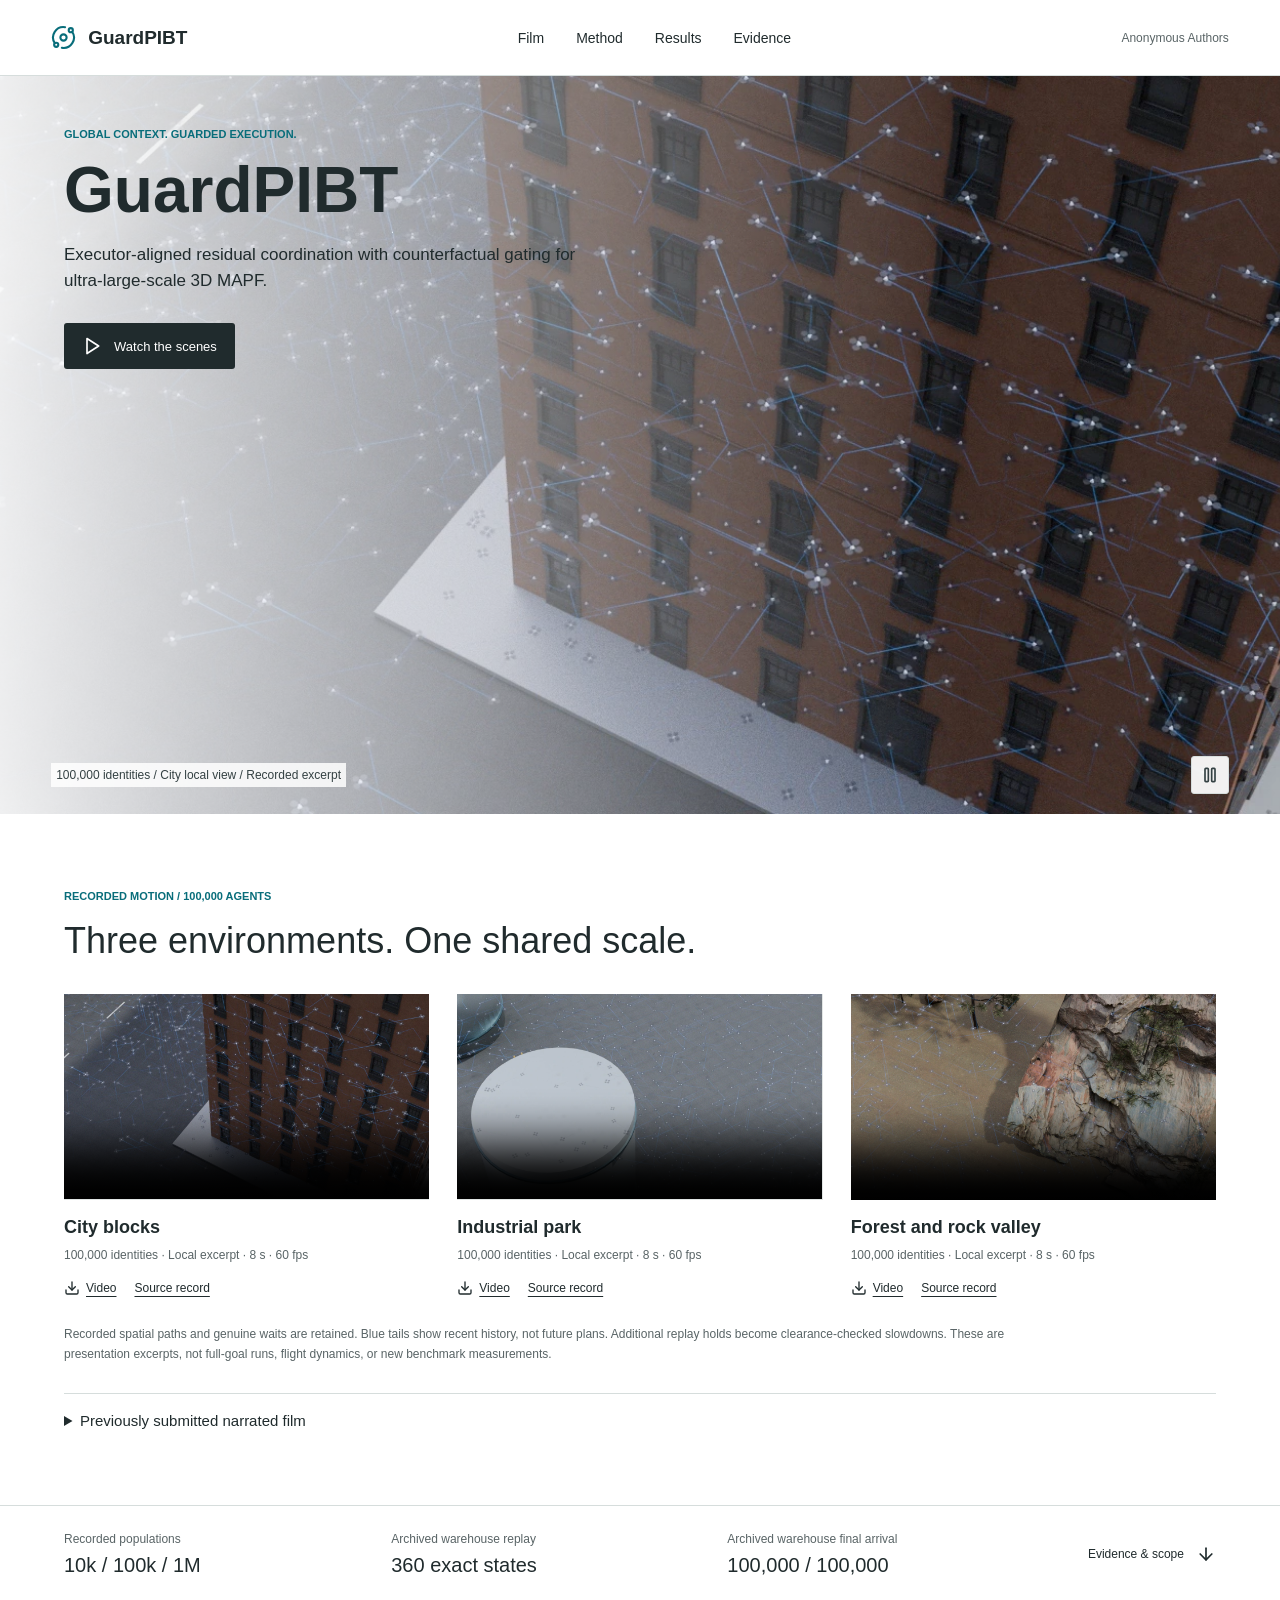
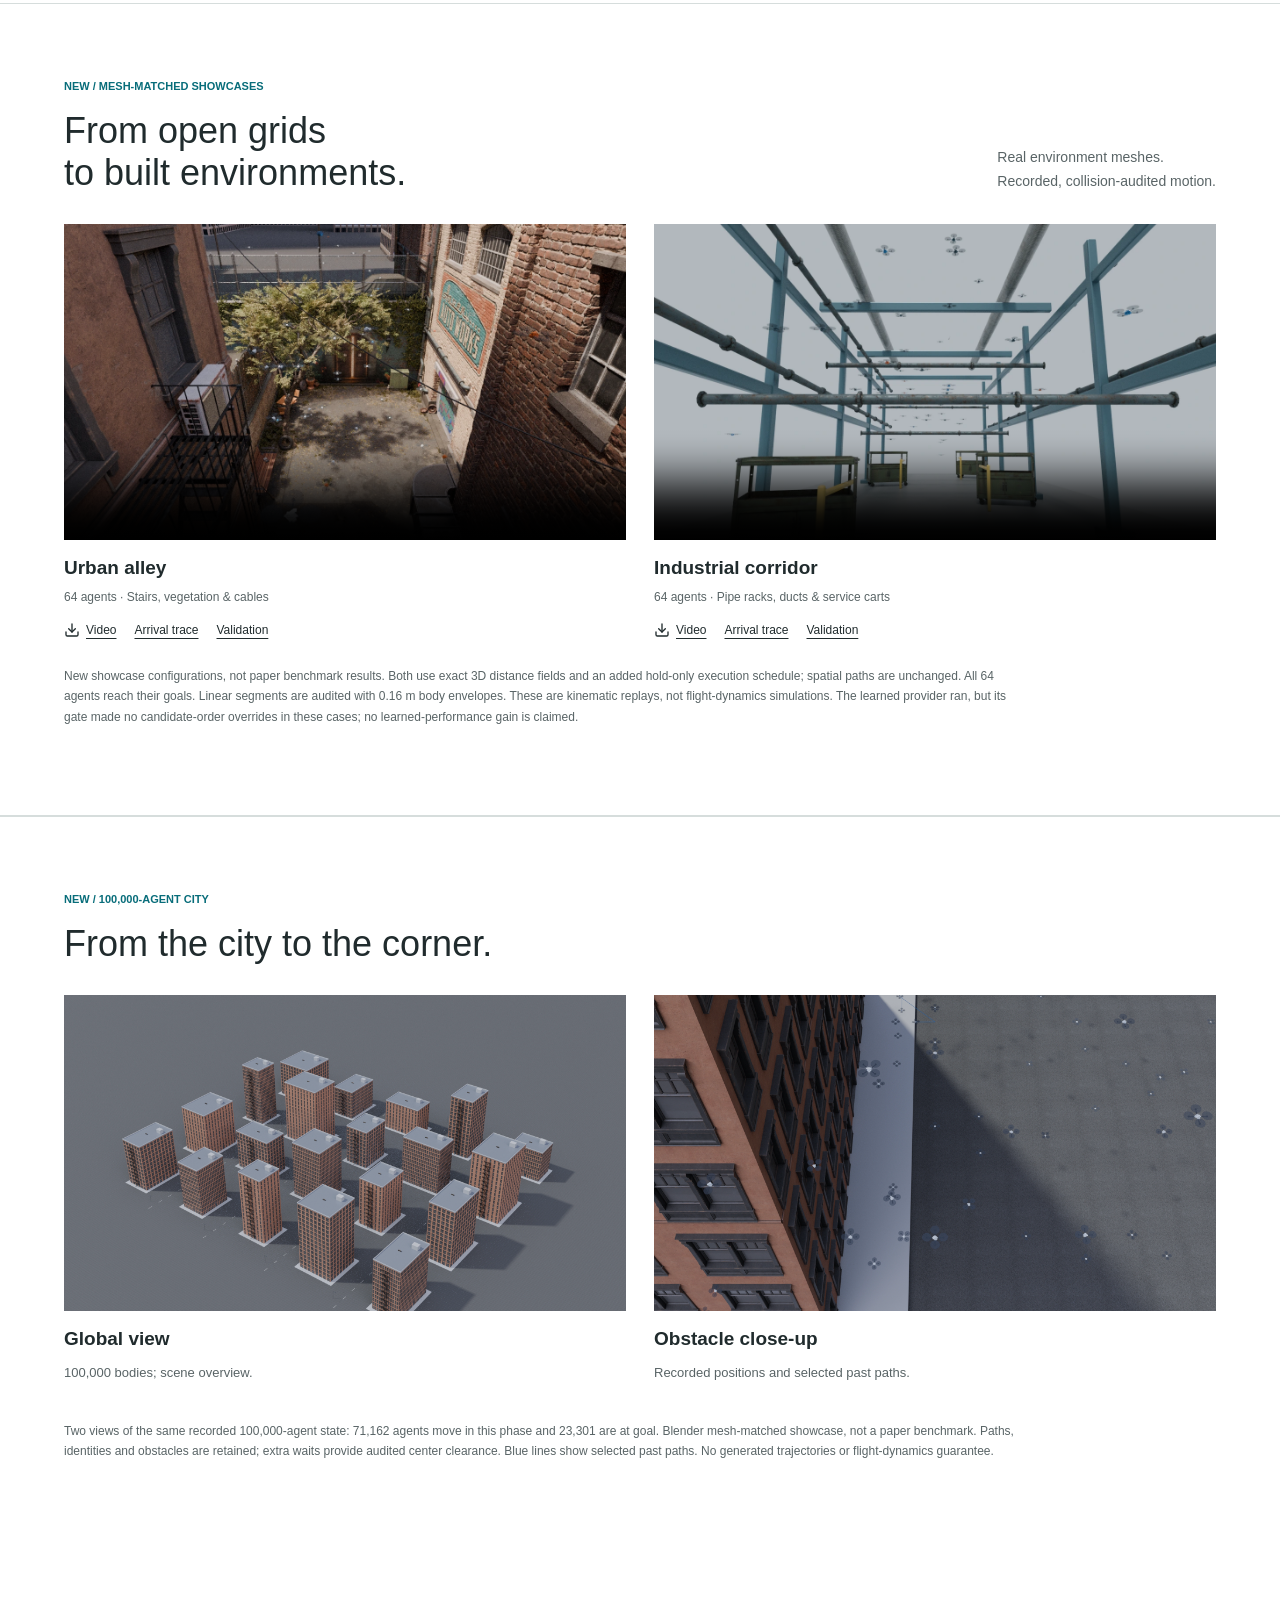
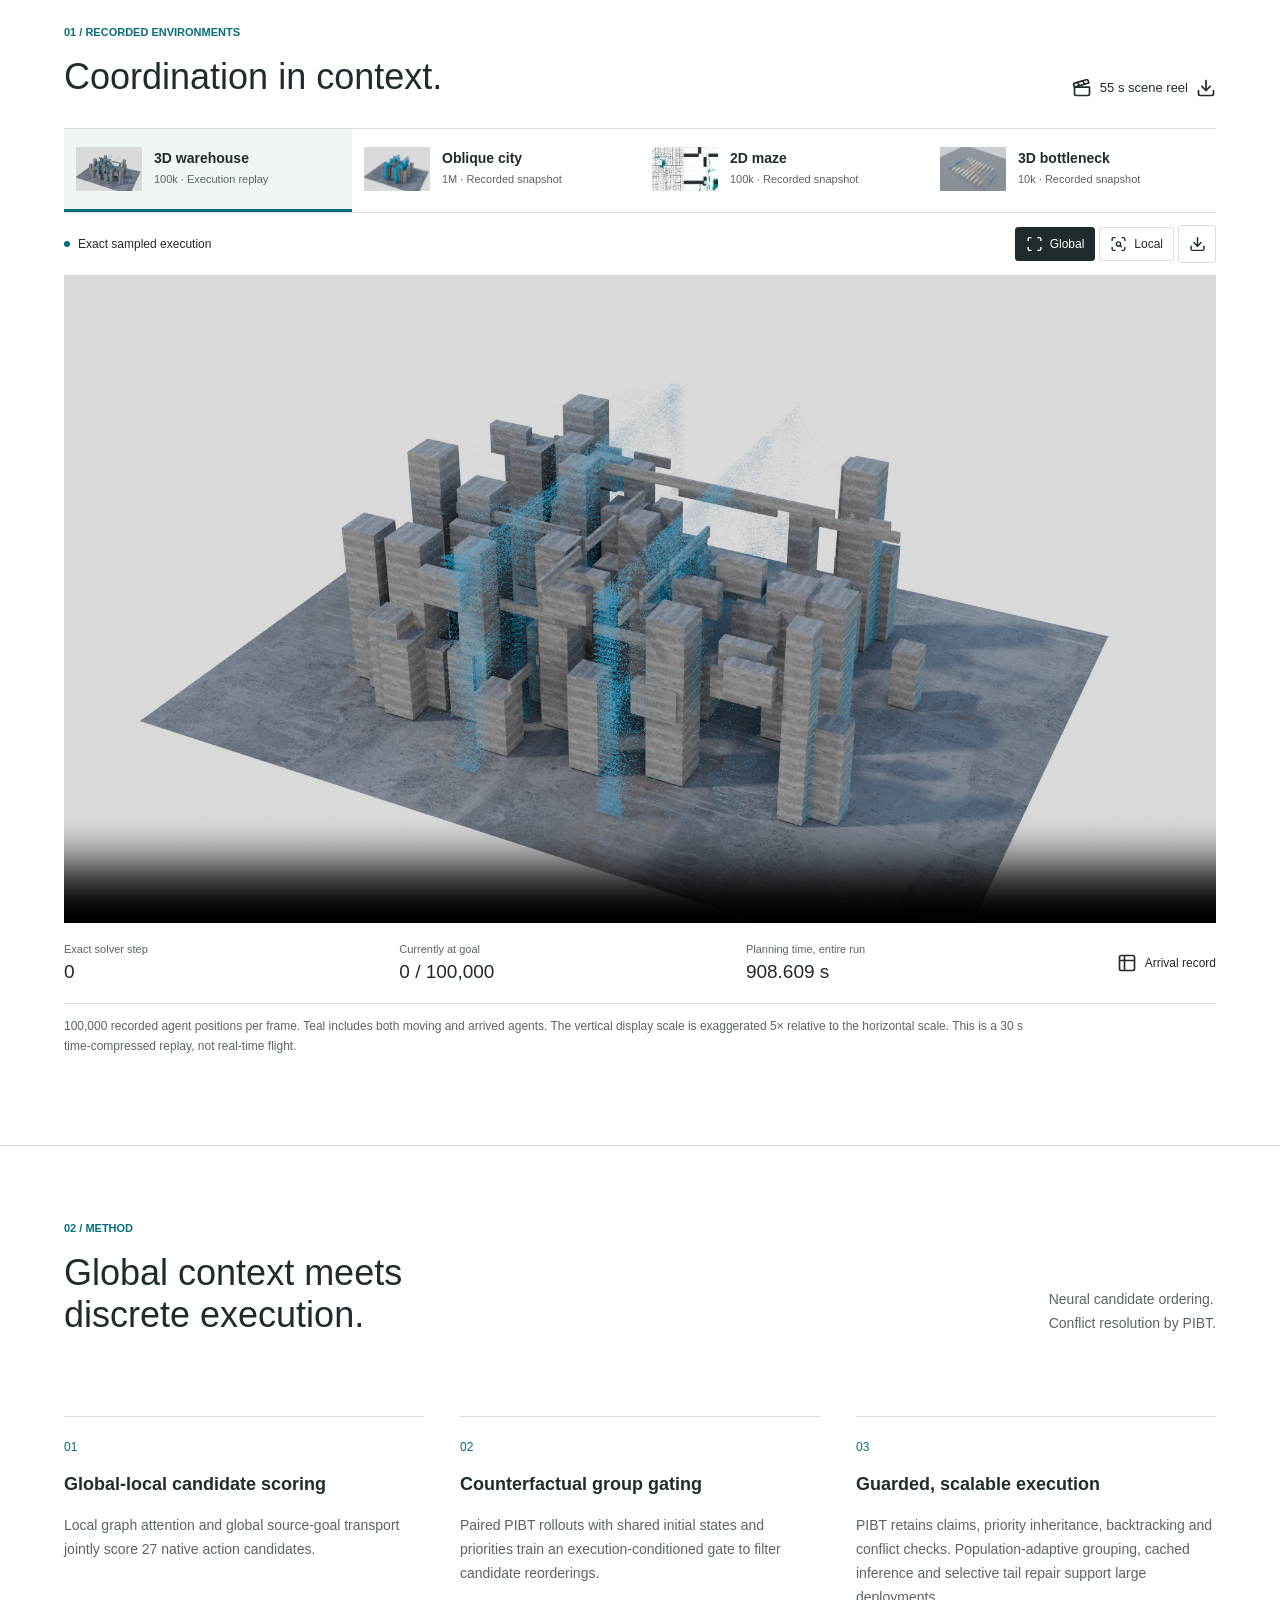
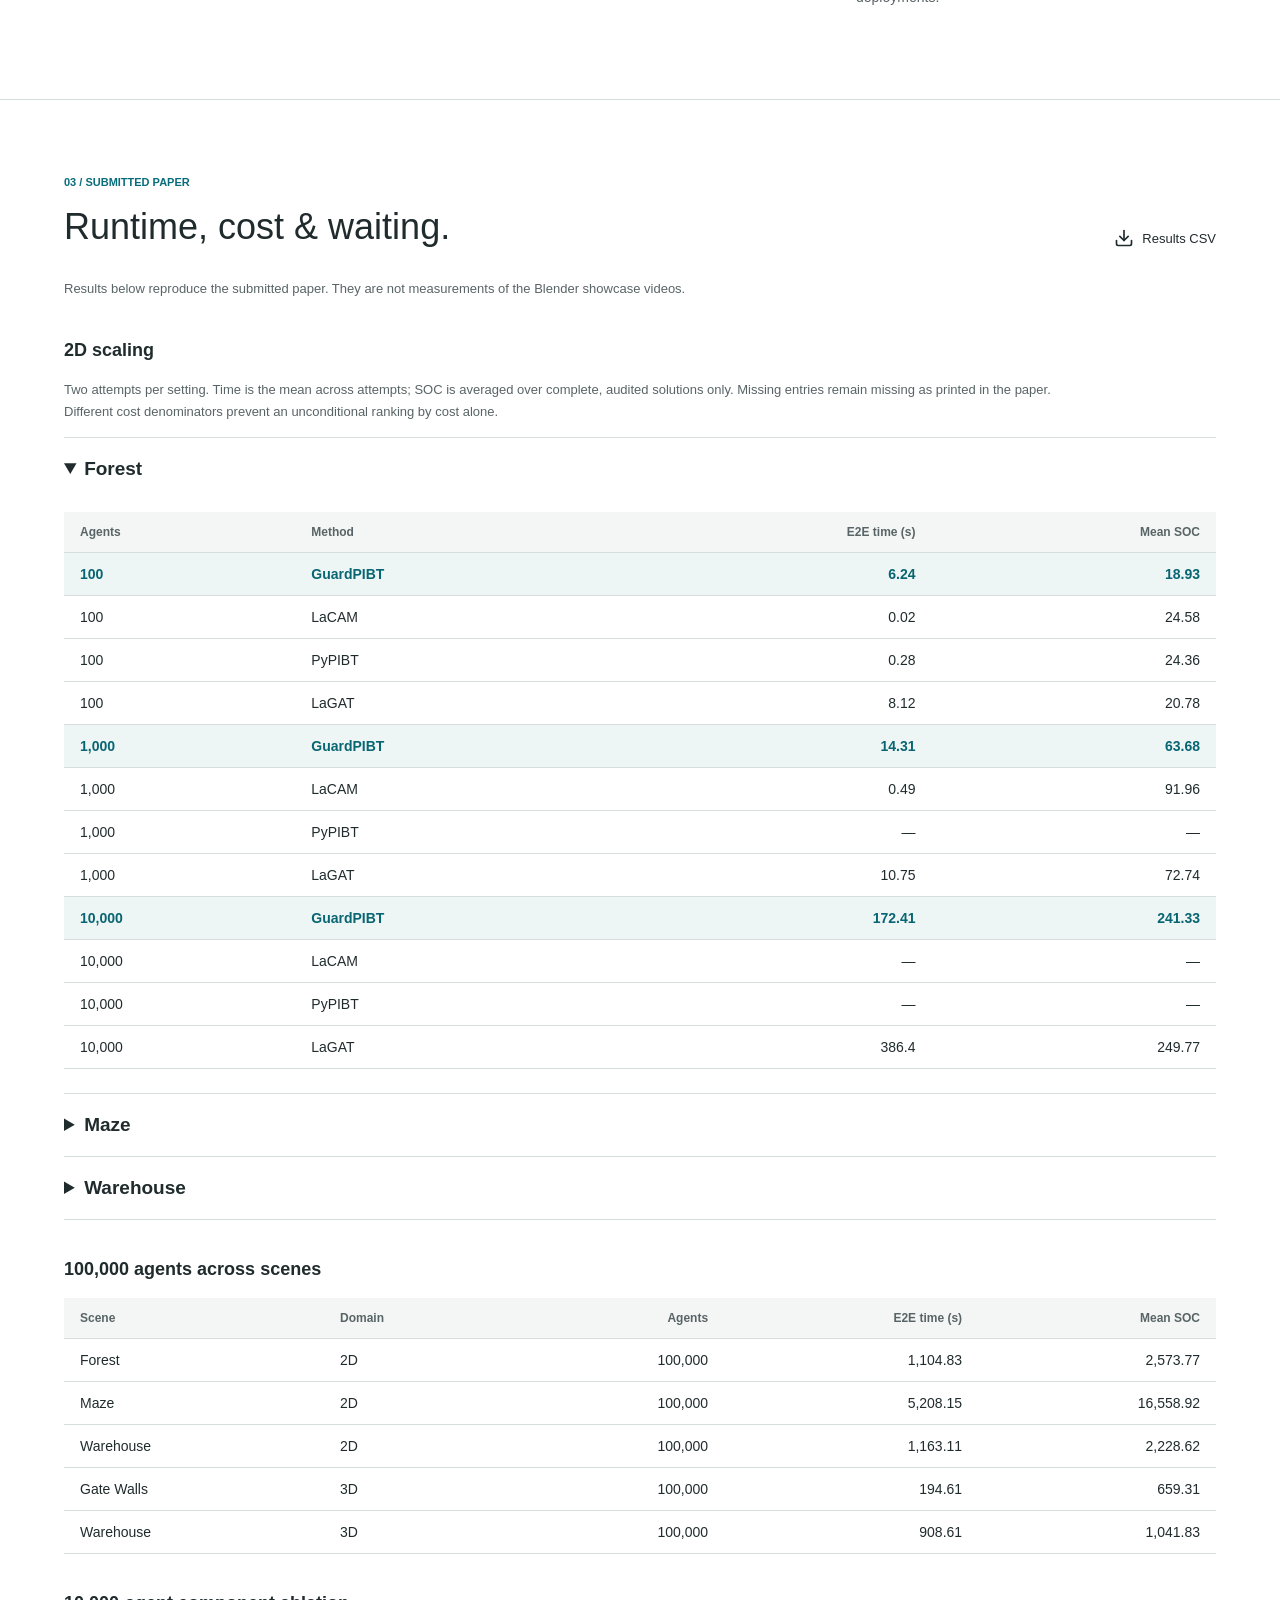
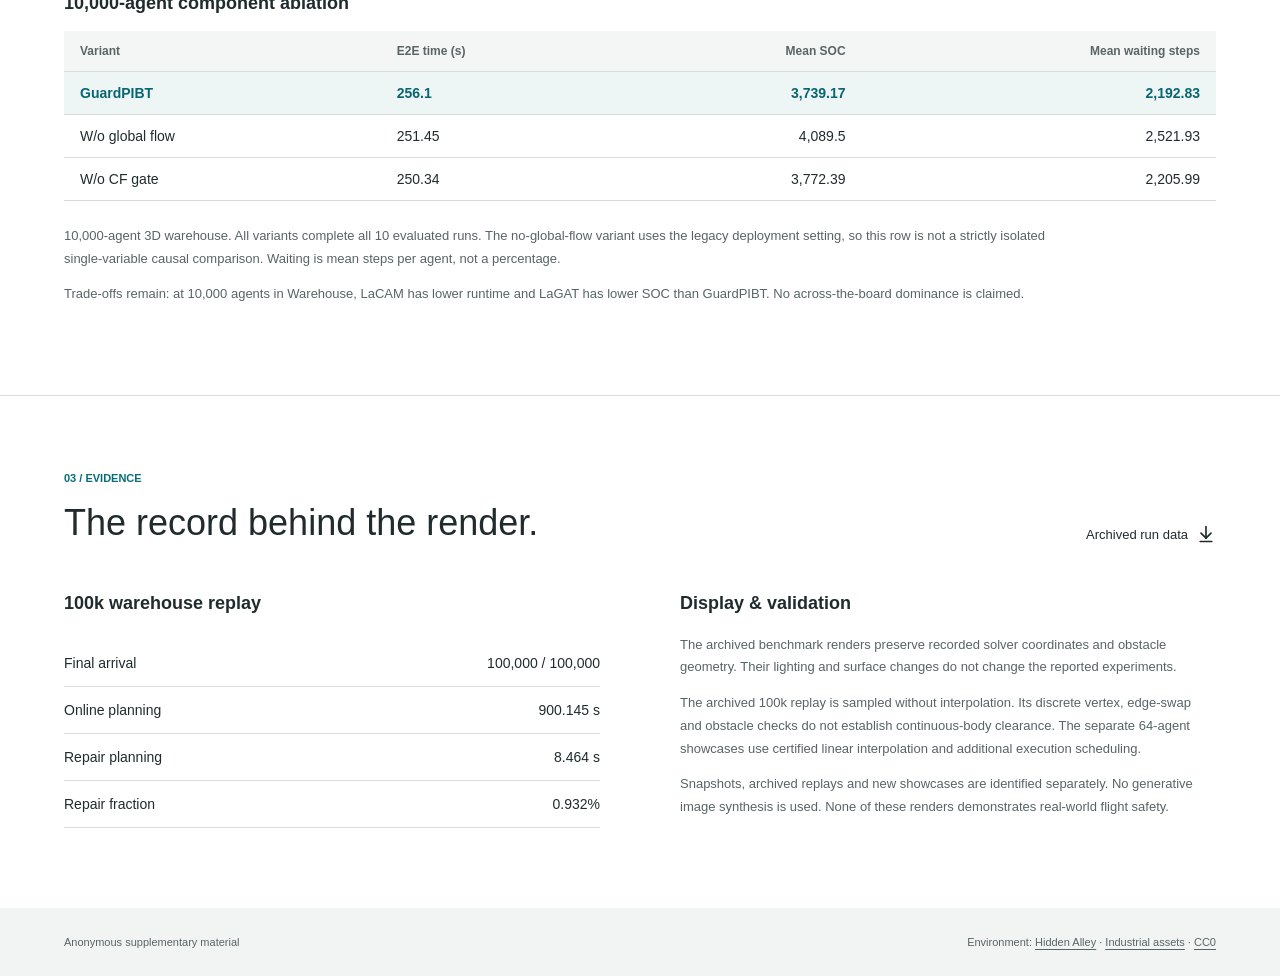
==== commit c83545cc: "Replace scene previews with approved past-tail replays" ====
--- a/index.html
+++ b/index.html
@@ -25,10 +25,10 @@
 </header>
 <main>
 <section class="hero" id="top">
-<video aria-label="Supplementary 100,000-agent city replay" class="hero-media" id="hero-video" loop="" muted="" playsinline="" poster="assets/city-showcase-global.webp" preload="metadata"><source src="assets/city-100k-60fps.mp4" type="video/mp4"/></video>
-<div class="hero-copy"><p class="eyebrow">Global context. Guarded execution.</p><h1>GuardPIBT</h1><p>Executor-aligned residual coordination with counterfactual gating for ultra-large-scale 3D MAPF.</p><a class="primary" href="#research-film"><i aria-hidden="true" data-lucide="play"></i>Watch the film</a></div>
-<div class="hero-caption"><span>100,000 agents / City showcase / Recorded excerpt</span><button aria-label="Play background" class="icon" id="hero-toggle" title="Play background"><i data-lucide="play"></i></button></div>
-</section><section class="section polished-film" id="research-film"><div class="section-heading"><div><p class="eyebrow">Film / Recorded coordination</p><h2>From global scale to local motion.</h2></div><a class="text-link" download="" href="assets/guardpibt-research-film.mp4"><i data-lucide="download"></i>Narrated film</a></div><video aria-label="GuardPIBT research film with synthetic English narration" controls="" id="narrated-film" playsinline="" poster="assets/city-showcase-local.webp" preload="metadata"><source src="assets/guardpibt-research-film.mp4" type="video/mp4"/><track kind="subtitles" label="English" src="assets/research-film-en.vtt" srclang="en"/></video><p class="scene-caption">Synthetic English narration. These supplementary Blender excerpts retain recorded spatial paths and waiting states, with additional scheduling and a shared presentation clock. They are not real-time flight, full-goal runs, or new benchmark measurements.</p><div class="environment-films new-100k-films"><figure><video aria-label="100,000-agent City blocks recorded showcase" controls="" id="city-100k-60fps" muted="" playsinline="" poster="assets/city-100k-60fps.webp" preload="metadata"><source src="assets/city-100k-60fps.mp4" type="video/mp4"/></video><figcaption><h3>City blocks</h3><span>100,000 recorded identities · 24 seconds · 60 fps</span><div class="film-links"><a download="" href="assets/city-100k-60fps.mp4"><i data-lucide="download"></i>Video</a><a download="" href="city-100k-60fps-arrivals.csv">Arrival samples</a></div></figcaption></figure><figure><video aria-label="100,000-agent Industrial park recorded showcase" controls="" id="industrial-100k-60fps" muted="" playsinline="" poster="assets/industrial-100k-60fps.webp" preload="metadata"><source src="assets/industrial-100k-60fps.mp4" type="video/mp4"/></video><figcaption><h3>Industrial park</h3><span>100,000 recorded identities · 24 seconds · 60 fps</span><div class="film-links"><a download="" href="assets/industrial-100k-60fps.mp4"><i data-lucide="download"></i>Video</a><a download="" href="industrial-100k-60fps-arrivals.csv">Arrival samples</a></div></figcaption></figure><figure><video aria-label="100,000-agent Forest and rock valley recorded showcase" controls="" id="forest-100k-60fps" muted="" playsinline="" poster="assets/forest-100k-60fps.webp" preload="metadata"><source src="assets/forest-100k-60fps.mp4" type="video/mp4"/></video><figcaption><h3>Forest and rock valley</h3><span>100,000 recorded identities · 24 seconds · 60 fps</span><div class="film-links"><a download="" href="assets/forest-100k-60fps.mp4"><i data-lucide="download"></i>Video</a><a download="" href="forest-100k-60fps-arrivals.csv">Arrival samples</a></div></figcaption></figure></div><a class="text-link" download="" href="film-validation.json">Source and playback record<i data-lucide="file-check"></i></a></section>
+<video aria-label="Local view of the recorded 100,000-agent city" class="hero-media" id="hero-video" loop="" muted="" playsinline="" poster="assets/city-100k-local-20260925.webp" preload="metadata"><source src="assets/city-100k-local-20260925.mp4" type="video/mp4"/></video>
+<div class="hero-copy"><p class="eyebrow">Global context. Guarded execution.</p><h1>GuardPIBT</h1><p>Executor-aligned residual coordination with counterfactual gating for ultra-large-scale 3D MAPF.</p><a class="primary" href="#research-film"><i aria-hidden="true" data-lucide="play"></i>Watch the scenes</a></div>
+<div class="hero-caption"><span>100,000 identities / City local view / Recorded excerpt</span><button aria-label="Play background" class="icon" id="hero-toggle" title="Play background"><i data-lucide="play"></i></button></div>
+</section><section class="section polished-film" id="research-film"><div class="section-heading"><div><p class="eyebrow">Recorded motion / 100,000 agents</p><h2>Three environments. One shared scale.</h2></div></div><div class="environment-films new-100k-films" id="approved-local-replays"><figure><video aria-label="100,000-agent City blocks local replay" controls="" id="city-100k-60fps" muted="" playsinline="" poster="assets/city-100k-local-20260925.webp" preload="metadata"><source src="assets/city-100k-local-20260925.mp4" type="video/mp4"/></video><figcaption><h3>City blocks</h3><span>100,000 identities · Local excerpt · 8 s · 60 fps</span><div class="film-links"><a download="" href="assets/city-100k-local-20260925.mp4"><i data-lucide="download"></i>Video</a><a download="" href="approved-local-replays.json">Source record</a></div></figcaption></figure><figure><video aria-label="100,000-agent Industrial park local replay" controls="" id="industrial-100k-60fps" muted="" playsinline="" poster="assets/industrial-100k-local-20260925.webp" preload="metadata"><source src="assets/industrial-100k-local-20260925.mp4" type="video/mp4"/></video><figcaption><h3>Industrial park</h3><span>100,000 identities · Local excerpt · 8 s · 60 fps</span><div class="film-links"><a download="" href="assets/industrial-100k-local-20260925.mp4"><i data-lucide="download"></i>Video</a><a download="" href="approved-local-replays.json">Source record</a></div></figcaption></figure><figure><video aria-label="100,000-agent Forest and rock valley local replay" controls="" id="forest-100k-60fps" muted="" playsinline="" poster="assets/forest-100k-local-20260925.webp" preload="metadata"><source src="assets/forest-100k-local-20260925.mp4" type="video/mp4"/></video><figcaption><h3>Forest and rock valley</h3><span>100,000 identities · Local excerpt · 8 s · 60 fps</span><div class="film-links"><a download="" href="assets/forest-100k-local-20260925.mp4"><i data-lucide="download"></i>Video</a><a download="" href="approved-local-replays.json">Source record</a></div></figcaption></figure></div><p class="scene-caption">Recorded spatial paths and genuine waits are retained. Blue tails show recent history, not future plans. Additional replay holds become clearance-checked slowdowns. These are presentation excerpts, not full-goal runs, flight dynamics, or new benchmark measurements.</p><details class="archived-film"><summary>Previously submitted narrated film</summary><a class="text-link" download="" href="assets/guardpibt-research-film.mp4"><i data-lucide="download"></i>Narrated film</a><video aria-label="GuardPIBT research film with synthetic English narration" controls="" id="narrated-film" playsinline="" poster="assets/city-showcase-local.webp" preload="metadata"><source src="assets/guardpibt-research-film.mp4" type="video/mp4"/><track kind="subtitles" label="English" src="assets/research-film-en.vtt" srclang="en"/></video><p class="scene-caption">Synthetic English narration. These supplementary Blender excerpts retain recorded spatial paths and waiting states, with additional scheduling and a shared presentation clock. They are not real-time flight, full-goal runs, or new benchmark measurements.</p><a class="text-link" download="" href="film-validation.json">Source and playback record<i data-lucide="file-check"></i></a></details></section>
 <div class="fact-band"><div><span>Recorded populations</span><strong>10k / 100k / 1M</strong></div><div><span>Archived warehouse replay</span><strong>360 exact states</strong></div><div><span>Archived warehouse final arrival</span><strong>100,000 / 100,000</strong></div><a href="#record">Evidence &amp; scope<i aria-hidden="true" data-lucide="arrow-down"></i></a></div>
 <section class="section new-environments" id="showcases">
 <div class="section-heading"><div><p class="eyebrow">New / Mesh-matched showcases</p><h2>From open grids<br/>to built environments.</h2></div><p>Real environment meshes.<br/>Recorded, collision-audited motion.</p></div>
--- a/paper.css
+++ b/paper.css
@@ -3,3 +3,5 @@
 .polished-film{border-bottom:1px solid var(--line)}.polished-film>video{display:block;width:100%;aspect-ratio:16/9;background:#111}.new-100k-films{grid-template-columns:repeat(3,minmax(0,1fr));margin-top:32px}.new-100k-films h3{font-size:18px}.hero::after{content:"";position:absolute;inset:0;pointer-events:none;background:linear-gradient(90deg,rgba(255,255,255,.9),rgba(255,255,255,0)75%)}.hero-caption{z-index:1}.hero-caption>span{padding:5px;background:rgba(255,255,255,.85)}@media(max-width:850px){.new-100k-films{grid-template-columns:1fr}}@media(max-width:650px){.hero::after{background:linear-gradient(180deg,rgba(255,255,255,.95),rgba(255,255,255,0)80%)}}
 
 .hero-media{object-fit:cover!important}@media(max-width:650px){.hero-media{object-position:50% 50%}}@media(max-width:380px){header{gap:10px}.brand{font-size:14px;gap:5px}nav{gap:8px;font-size:10px}}
+
+.archived-film{margin-top:28px;padding-top:18px;border-top:1px solid var(--line)}.archived-film summary{cursor:pointer;font-size:15px}.archived-film video{display:block;width:100%;aspect-ratio:16/9;margin-top:16px}.archived-film>.text-link{margin-top:16px}
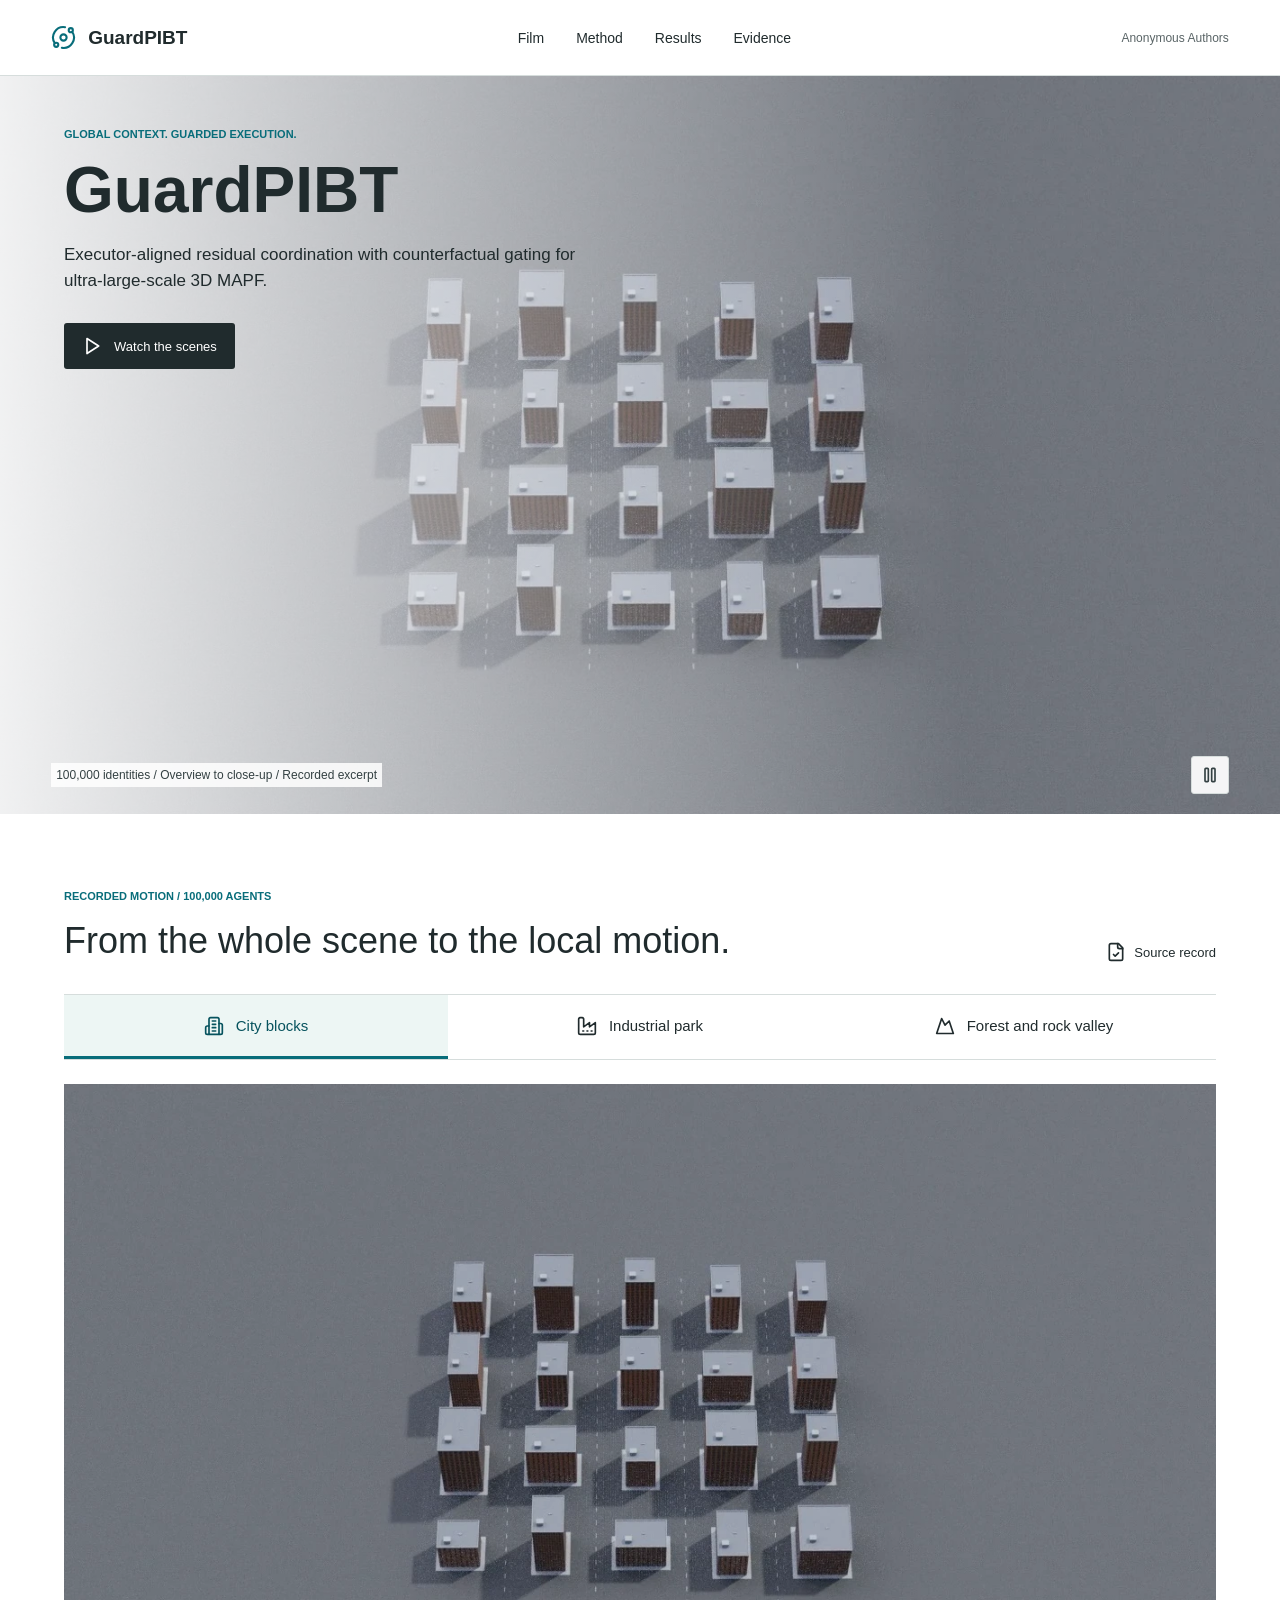
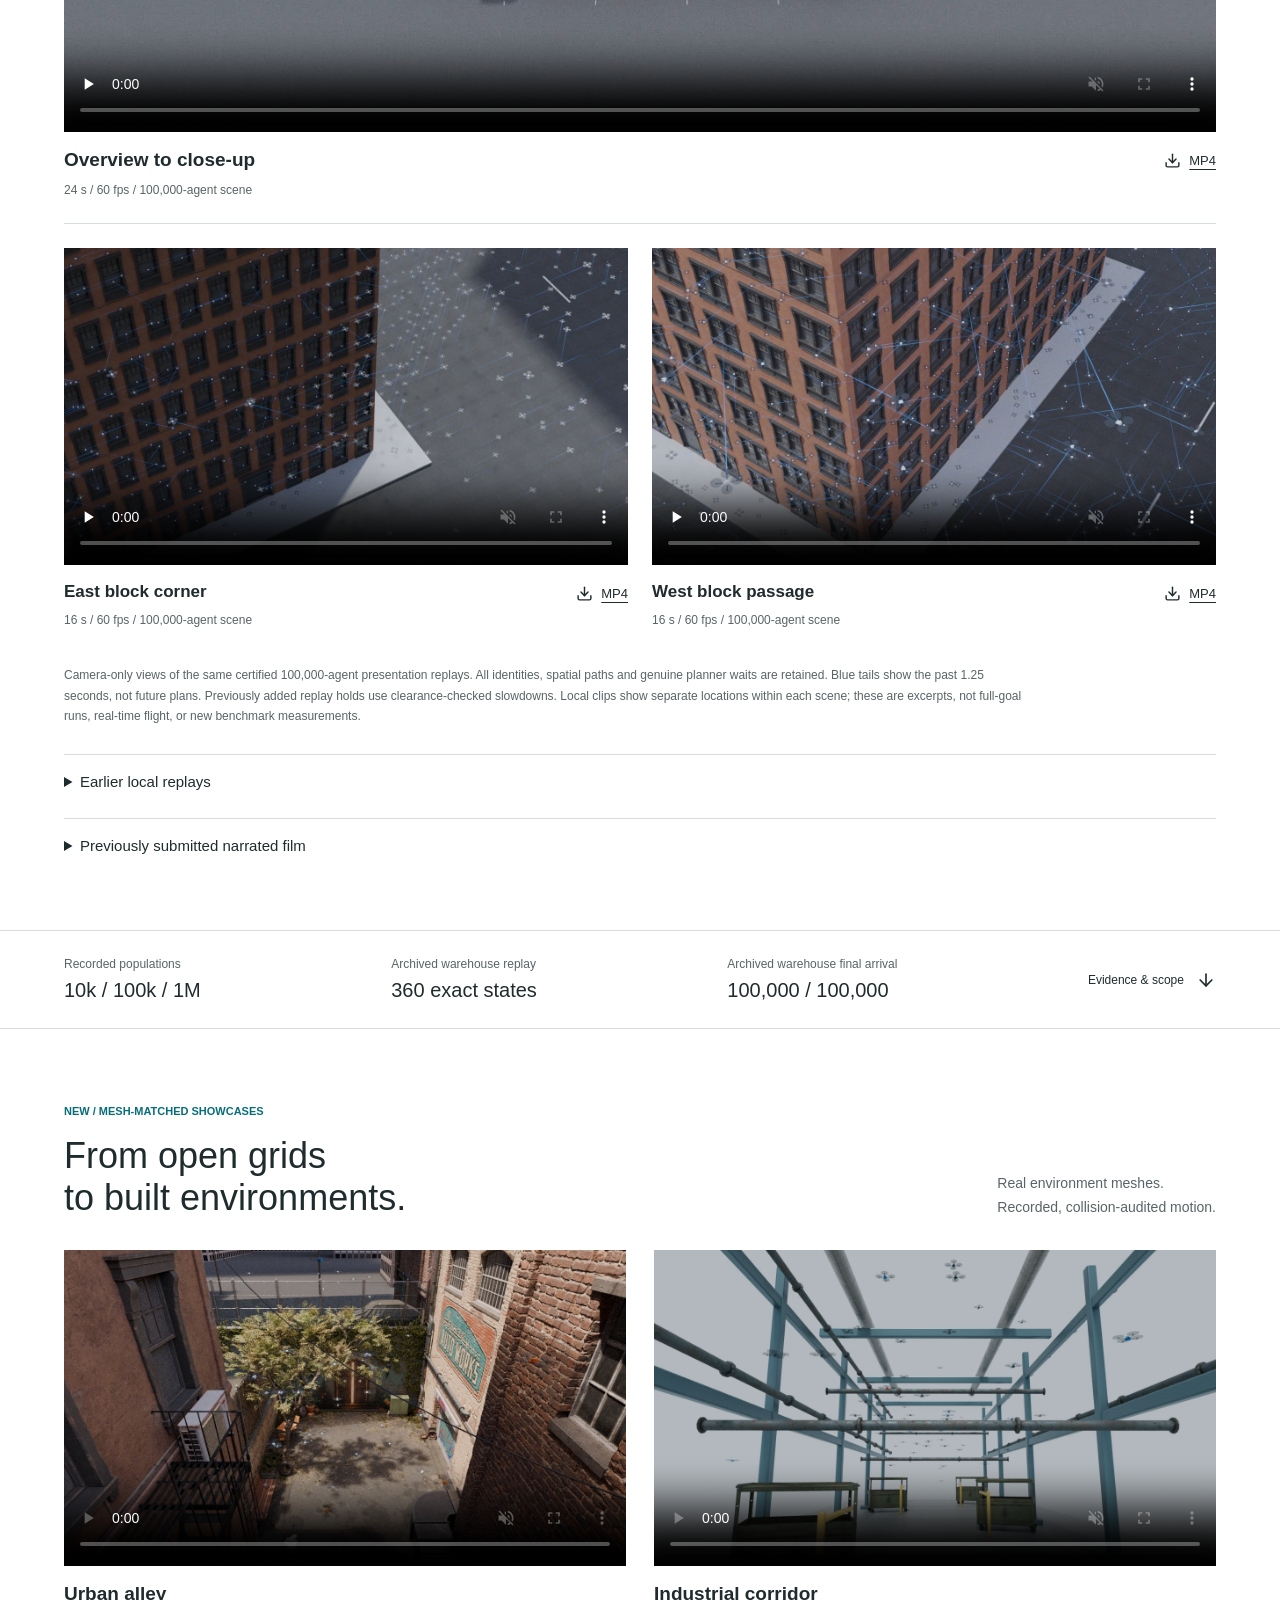
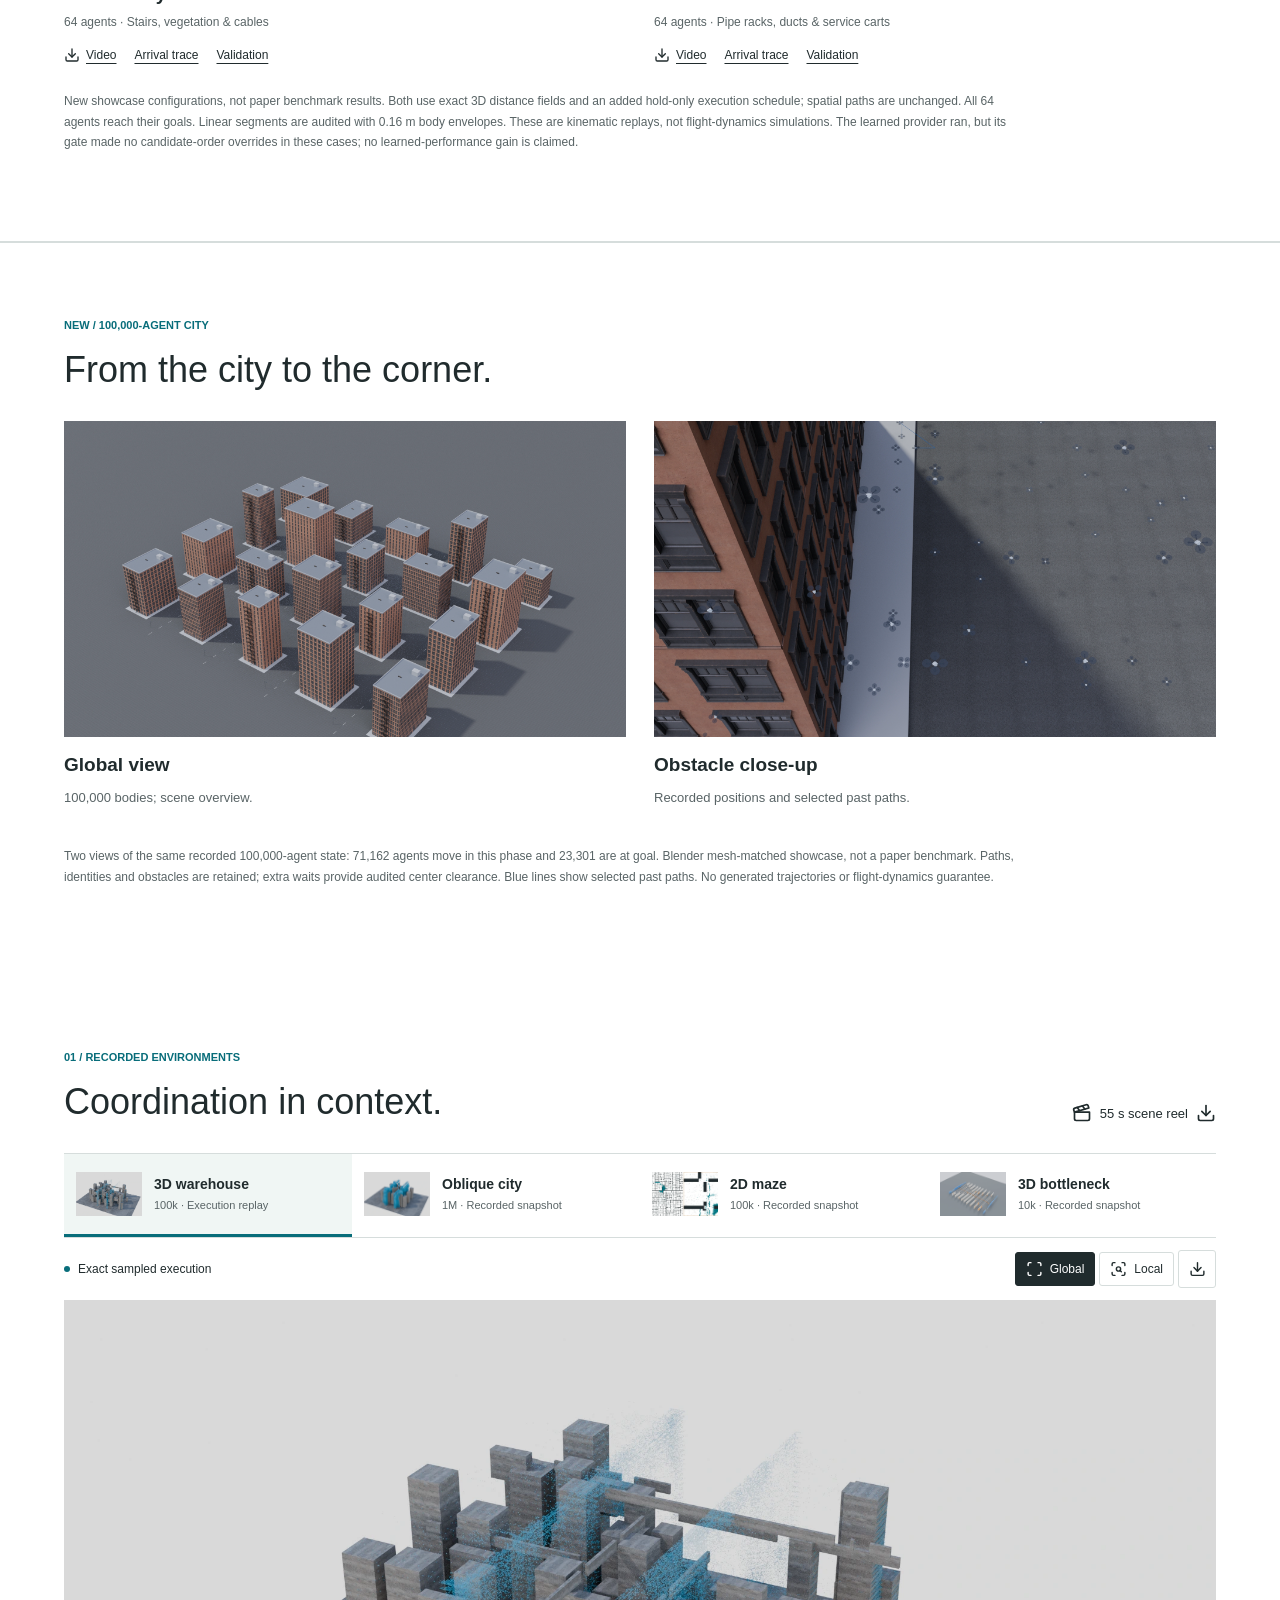
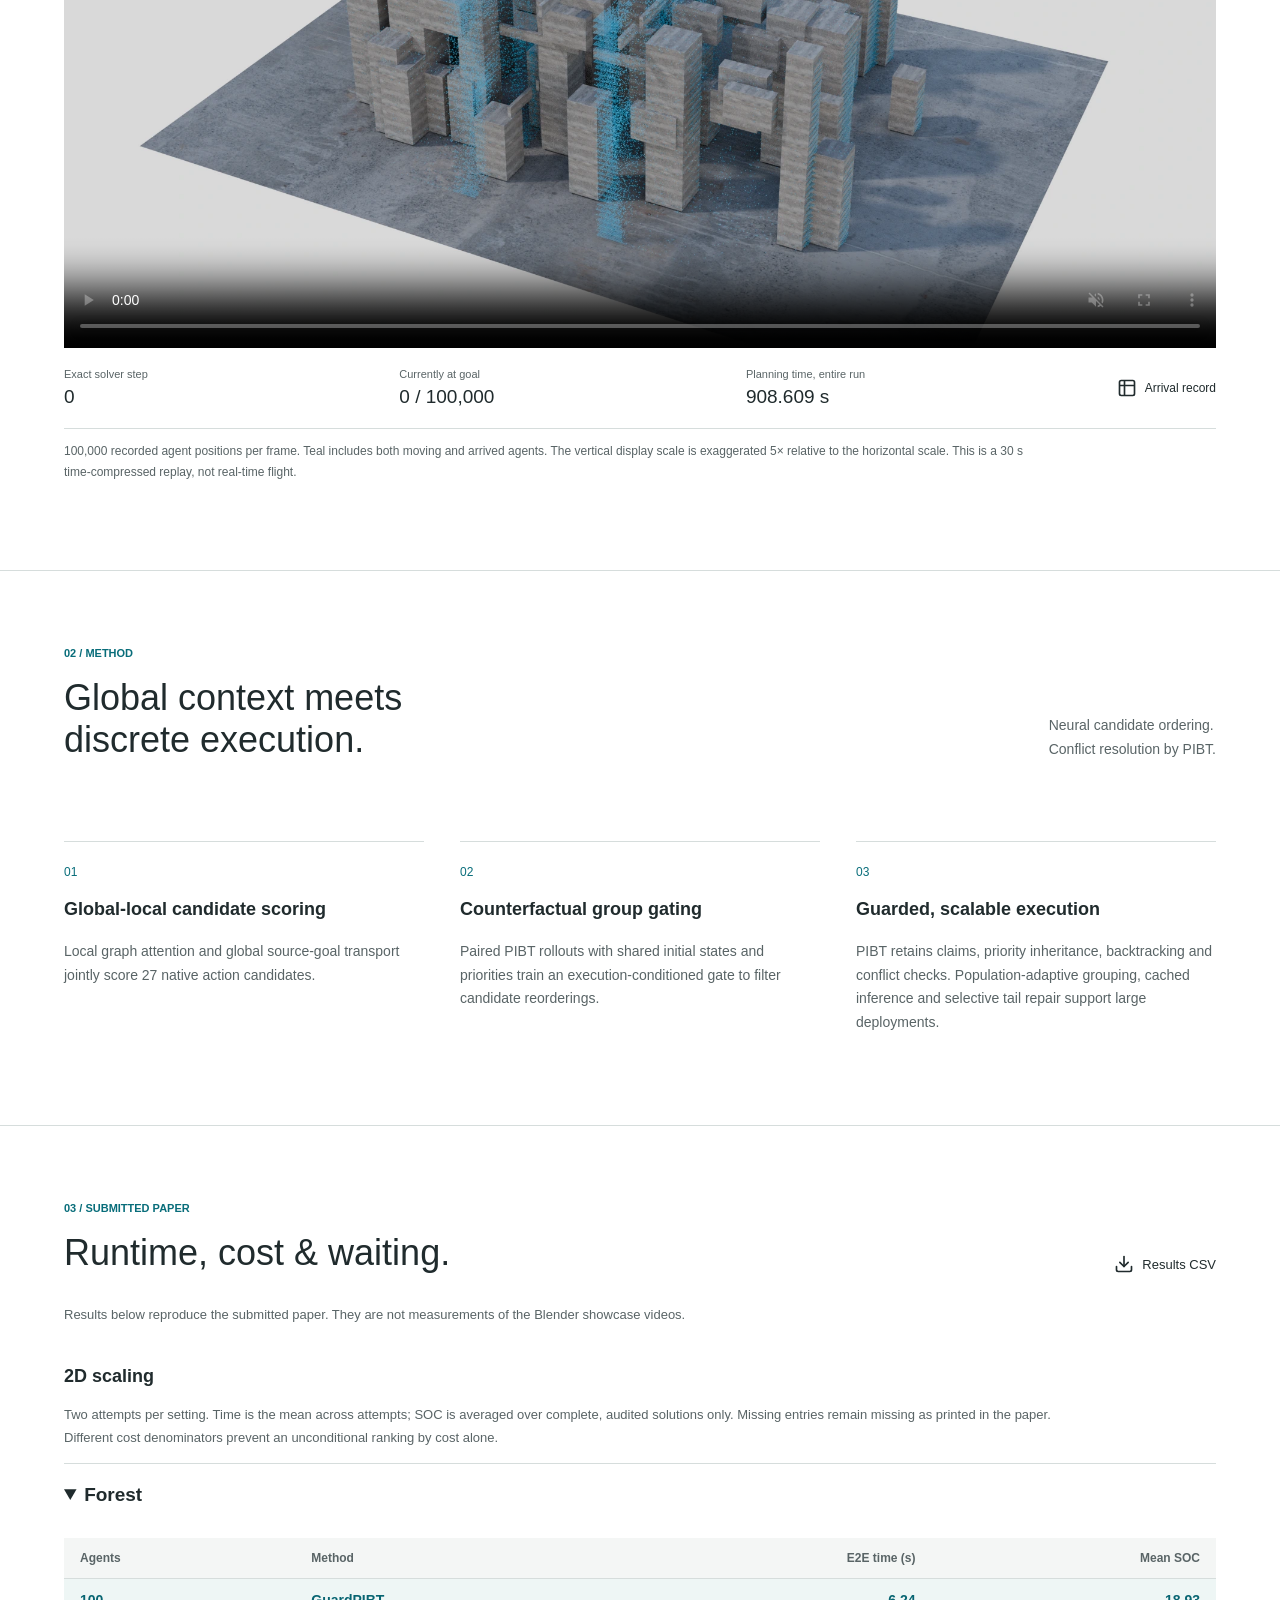
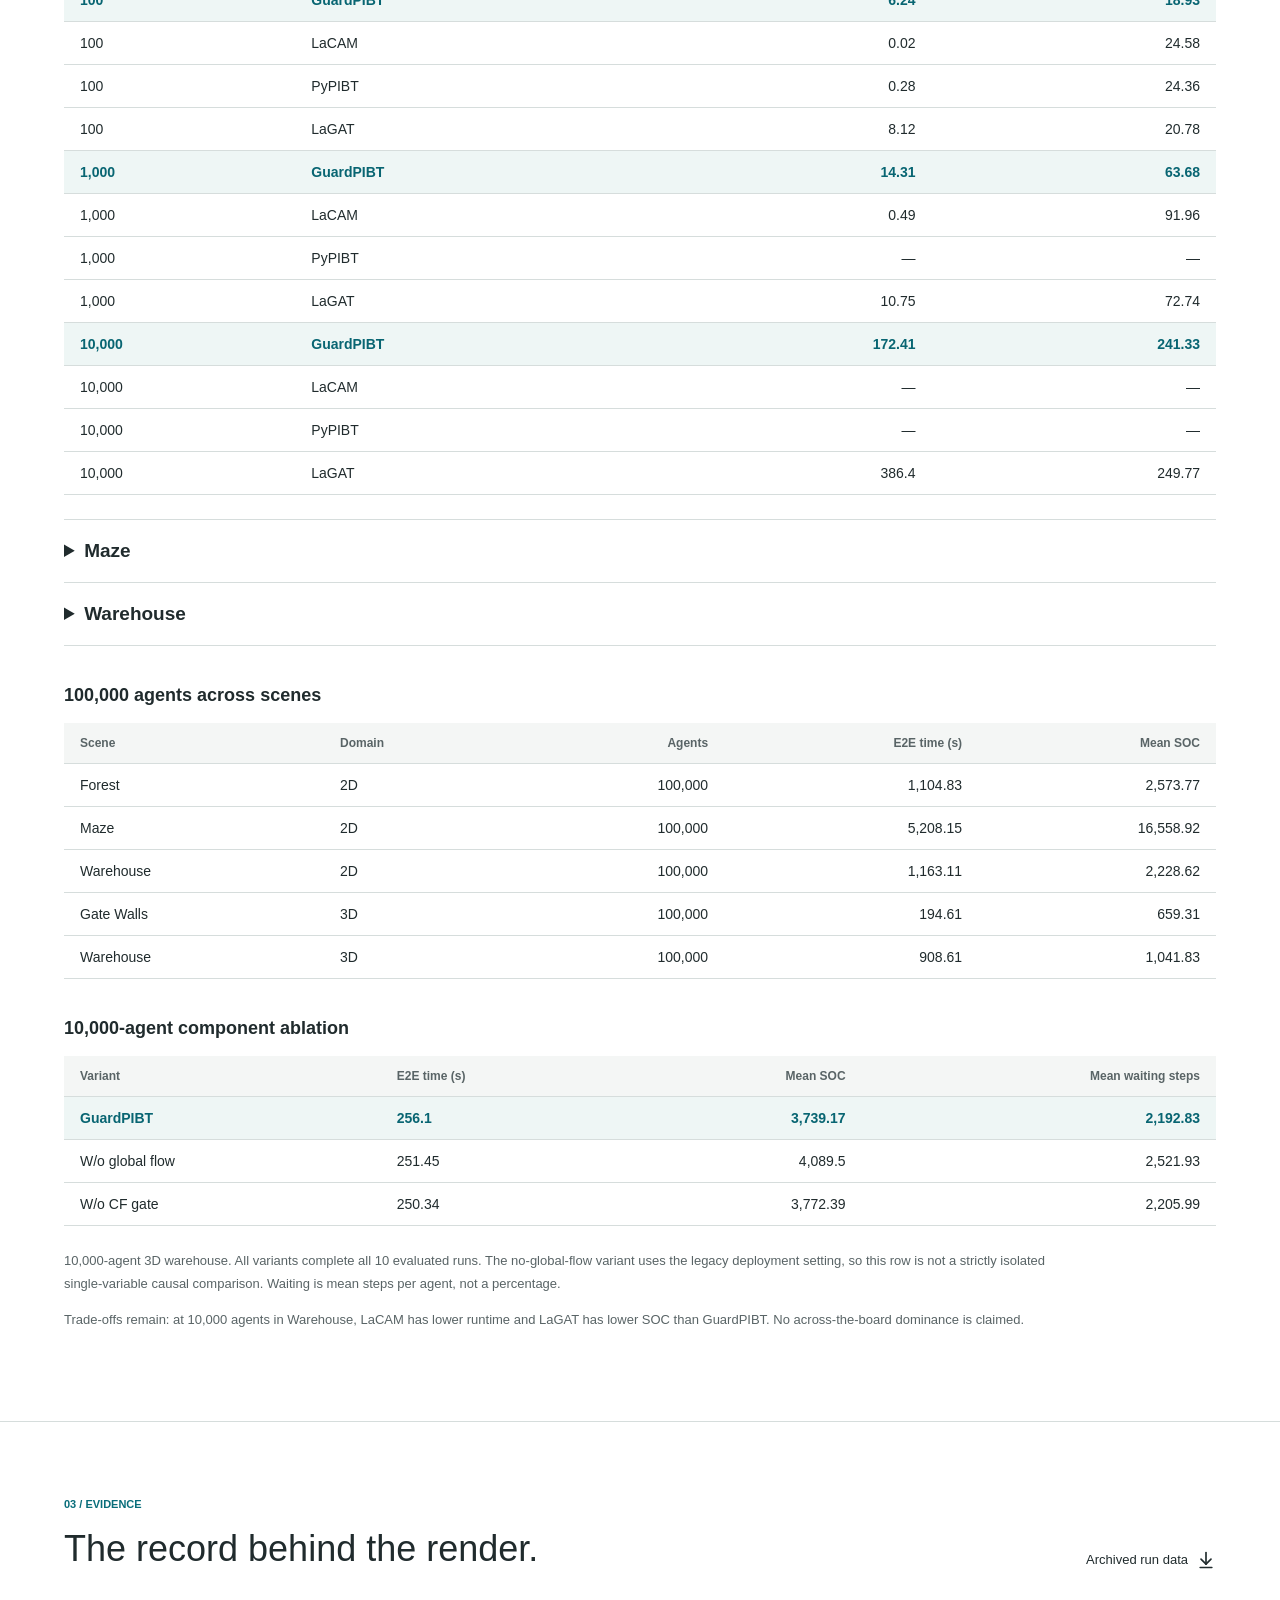
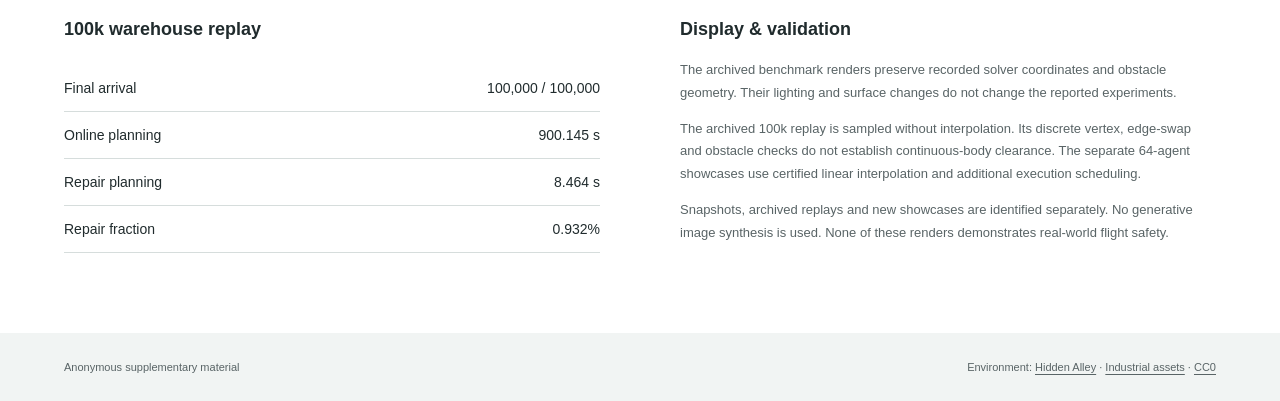
==== commit 207485da: "Publish multi-location and overview-to-local 100k replays" ====
--- a/index.html
+++ b/index.html
@@ -15,7 +15,7 @@
 <script defer="" src="vendor/lucide.min.js"></script>
 <script defer="" src="replay-data.js"></script>
 <script defer="" src="site.js"></script>
-<link href="paper.css" rel="stylesheet"/></head>
+<link href="paper.css" rel="stylesheet"/><link href="multiview.css?v=20260926" rel="stylesheet"/><script defer="" src="multiview.js?v=20260926"></script></head>
 <body>
 <a class="skip" href="#scenes">Skip to experiments</a>
 <header>
@@ -25,10 +25,58 @@
 </header>
 <main>
 <section class="hero" id="top">
-<video aria-label="Local view of the recorded 100,000-agent city" class="hero-media" id="hero-video" loop="" muted="" playsinline="" poster="assets/city-100k-local-20260925.webp" preload="metadata"><source src="assets/city-100k-local-20260925.mp4" type="video/mp4"/></video>
+<video aria-label="Recorded 100,000-agent city: overview to close-up" class="hero-media" id="hero-video" loop="" muted="" playsinline="" poster="assets/city-overview-20260926.webp" preload="metadata"><source src="assets/city-overview-20260926.mp4" type="video/mp4"/></video>
 <div class="hero-copy"><p class="eyebrow">Global context. Guarded execution.</p><h1>GuardPIBT</h1><p>Executor-aligned residual coordination with counterfactual gating for ultra-large-scale 3D MAPF.</p><a class="primary" href="#research-film"><i aria-hidden="true" data-lucide="play"></i>Watch the scenes</a></div>
-<div class="hero-caption"><span>100,000 identities / City local view / Recorded excerpt</span><button aria-label="Play background" class="icon" id="hero-toggle" title="Play background"><i data-lucide="play"></i></button></div>
-</section><section class="section polished-film" id="research-film"><div class="section-heading"><div><p class="eyebrow">Recorded motion / 100,000 agents</p><h2>Three environments. One shared scale.</h2></div></div><div class="environment-films new-100k-films" id="approved-local-replays"><figure><video aria-label="100,000-agent City blocks local replay" controls="" id="city-100k-60fps" muted="" playsinline="" poster="assets/city-100k-local-20260925.webp" preload="metadata"><source src="assets/city-100k-local-20260925.mp4" type="video/mp4"/></video><figcaption><h3>City blocks</h3><span>100,000 identities · Local excerpt · 8 s · 60 fps</span><div class="film-links"><a download="" href="assets/city-100k-local-20260925.mp4"><i data-lucide="download"></i>Video</a><a download="" href="approved-local-replays.json">Source record</a></div></figcaption></figure><figure><video aria-label="100,000-agent Industrial park local replay" controls="" id="industrial-100k-60fps" muted="" playsinline="" poster="assets/industrial-100k-local-20260925.webp" preload="metadata"><source src="assets/industrial-100k-local-20260925.mp4" type="video/mp4"/></video><figcaption><h3>Industrial park</h3><span>100,000 identities · Local excerpt · 8 s · 60 fps</span><div class="film-links"><a download="" href="assets/industrial-100k-local-20260925.mp4"><i data-lucide="download"></i>Video</a><a download="" href="approved-local-replays.json">Source record</a></div></figcaption></figure><figure><video aria-label="100,000-agent Forest and rock valley local replay" controls="" id="forest-100k-60fps" muted="" playsinline="" poster="assets/forest-100k-local-20260925.webp" preload="metadata"><source src="assets/forest-100k-local-20260925.mp4" type="video/mp4"/></video><figcaption><h3>Forest and rock valley</h3><span>100,000 identities · Local excerpt · 8 s · 60 fps</span><div class="film-links"><a download="" href="assets/forest-100k-local-20260925.mp4"><i data-lucide="download"></i>Video</a><a download="" href="approved-local-replays.json">Source record</a></div></figcaption></figure></div><p class="scene-caption">Recorded spatial paths and genuine waits are retained. Blue tails show recent history, not future plans. Additional replay holds become clearance-checked slowdowns. These are presentation excerpts, not full-goal runs, flight dynamics, or new benchmark measurements.</p><details class="archived-film"><summary>Previously submitted narrated film</summary><a class="text-link" download="" href="assets/guardpibt-research-film.mp4"><i data-lucide="download"></i>Narrated film</a><video aria-label="GuardPIBT research film with synthetic English narration" controls="" id="narrated-film" playsinline="" poster="assets/city-showcase-local.webp" preload="metadata"><source src="assets/guardpibt-research-film.mp4" type="video/mp4"/><track kind="subtitles" label="English" src="assets/research-film-en.vtt" srclang="en"/></video><p class="scene-caption">Synthetic English narration. These supplementary Blender excerpts retain recorded spatial paths and waiting states, with additional scheduling and a shared presentation clock. They are not real-time flight, full-goal runs, or new benchmark measurements.</p><a class="text-link" download="" href="film-validation.json">Source and playback record<i data-lucide="file-check"></i></a></details></section>
+<div class="hero-caption"><span>100,000 identities / Overview to close-up / Recorded excerpt</span><button aria-label="Play background" class="icon" id="hero-toggle" title="Play background"><i data-lucide="play"></i></button></div>
+</section><section class="section polished-film" id="research-film"><div class="section-heading"><div><p class="eyebrow">Recorded motion / 100,000 agents</p><h2>From the whole scene to the local motion.</h2></div><a class="text-link" download="" href="multiview-replays.json"><i aria-hidden="true" data-lucide="file-check"></i>Source record</a></div><div id="multi-view-replays"><div aria-label="100,000-agent environment" class="film-tabs" role="tablist"><button aria-controls="film-city" aria-selected="true" data-film-scene="city" id="film-tab-city" role="tab" tabindex="0"><i aria-hidden="true" data-lucide="building-2"></i><span>City blocks</span></button><button aria-controls="film-industrial" aria-selected="false" data-film-scene="industrial" id="film-tab-industrial" role="tab" tabindex="-1"><i aria-hidden="true" data-lucide="factory"></i><span>Industrial park</span></button><button aria-controls="film-forest" aria-selected="false" data-film-scene="forest" id="film-tab-forest" role="tab" tabindex="-1"><i aria-hidden="true" data-lucide="mountain"></i><span>Forest and rock valley</span></button></div><div aria-labelledby="film-tab-city" class="film-panel" id="film-city" role="tabpanel" tabindex="0">
+<figure class="film-overview">
+<video aria-label="City blocks: Overview to close-up" controls="" id="video-city-overview" muted="" playsinline="" poster="assets/city-overview-20260926.webp" preload="none">
+<source src="assets/city-overview-20260926.mp4" type="video/mp4"/></video>
+<figcaption><div><h3>Overview to close-up</h3><span>24 s / 60 fps / 100,000-agent scene</span></div>
+<a class="film-download" download="" href="assets/city-overview-20260926.mp4"><i aria-hidden="true" data-lucide="download"></i>MP4</a>
+</figcaption></figure><div class="film-locals"><figure class="film-local">
+<video aria-label="City blocks: East block corner" controls="" id="video-city-local-1" muted="" playsinline="" poster="assets/city-local-1-20260926.webp" preload="none">
+<source src="assets/city-local-1-20260926.mp4" type="video/mp4"/></video>
+<figcaption><div><h3>East block corner</h3><span>16 s / 60 fps / 100,000-agent scene</span></div>
+<a class="film-download" download="" href="assets/city-local-1-20260926.mp4"><i aria-hidden="true" data-lucide="download"></i>MP4</a>
+</figcaption></figure><figure class="film-local">
+<video aria-label="City blocks: West block passage" controls="" id="video-city-local-2" muted="" playsinline="" poster="assets/city-local-2-20260926.webp" preload="none">
+<source src="assets/city-local-2-20260926.mp4" type="video/mp4"/></video>
+<figcaption><div><h3>West block passage</h3><span>16 s / 60 fps / 100,000-agent scene</span></div>
+<a class="film-download" download="" href="assets/city-local-2-20260926.mp4"><i aria-hidden="true" data-lucide="download"></i>MP4</a>
+</figcaption></figure></div></div><div aria-labelledby="film-tab-industrial" class="film-panel" hidden="" id="film-industrial" role="tabpanel" tabindex="0">
+<figure class="film-overview">
+<video aria-label="Industrial park: Overview to close-up" controls="" id="video-industrial-overview" muted="" playsinline="" poster="assets/industrial-overview-20260926.webp" preload="none">
+<source src="assets/industrial-overview-20260926.mp4" type="video/mp4"/></video>
+<figcaption><div><h3>Overview to close-up</h3><span>24 s / 60 fps / 100,000-agent scene</span></div>
+<a class="film-download" download="" href="assets/industrial-overview-20260926.mp4"><i aria-hidden="true" data-lucide="download"></i>MP4</a>
+</figcaption></figure><div class="film-locals"><figure class="film-local">
+<video aria-label="Industrial park: Factory frontage" controls="" id="video-industrial-local-1" muted="" playsinline="" poster="assets/industrial-local-1-20260926.webp" preload="none">
+<source src="assets/industrial-local-1-20260926.mp4" type="video/mp4"/></video>
+<figcaption><div><h3>Factory frontage</h3><span>16 s / 60 fps / 100,000-agent scene</span></div>
+<a class="film-download" download="" href="assets/industrial-local-1-20260926.mp4"><i aria-hidden="true" data-lucide="download"></i>MP4</a>
+</figcaption></figure><figure class="film-local">
+<video aria-label="Industrial park: Processing silos" controls="" id="video-industrial-local-2" muted="" playsinline="" poster="assets/industrial-local-2-20260926.webp" preload="none">
+<source src="assets/industrial-local-2-20260926.mp4" type="video/mp4"/></video>
+<figcaption><div><h3>Processing silos</h3><span>16 s / 60 fps / 100,000-agent scene</span></div>
+<a class="film-download" download="" href="assets/industrial-local-2-20260926.mp4"><i aria-hidden="true" data-lucide="download"></i>MP4</a>
+</figcaption></figure></div></div><div aria-labelledby="film-tab-forest" class="film-panel" hidden="" id="film-forest" role="tabpanel" tabindex="0">
+<figure class="film-overview">
+<video aria-label="Forest and rock valley: Overview to close-up" controls="" id="video-forest-overview" muted="" playsinline="" poster="assets/forest-overview-20260926.webp" preload="none">
+<source src="assets/forest-overview-20260926.mp4" type="video/mp4"/></video>
+<figcaption><div><h3>Overview to close-up</h3><span>24 s / 60 fps / 100,000-agent scene</span></div>
+<a class="film-download" download="" href="assets/forest-overview-20260926.mp4"><i aria-hidden="true" data-lucide="download"></i>MP4</a>
+</figcaption></figure><div class="film-locals"><figure class="film-local">
+<video aria-label="Forest and rock valley: Northern rock passage" controls="" id="video-forest-local-1" muted="" playsinline="" poster="assets/forest-local-1-20260926.webp" preload="none">
+<source src="assets/forest-local-1-20260926.mp4" type="video/mp4"/></video>
+<figcaption><div><h3>Northern rock passage</h3><span>16 s / 60 fps / 100,000-agent scene</span></div>
+<a class="film-download" download="" href="assets/forest-local-1-20260926.mp4"><i aria-hidden="true" data-lucide="download"></i>MP4</a>
+</figcaption></figure><figure class="film-local">
+<video aria-label="Forest and rock valley: Southeastern rock corridor" controls="" id="video-forest-local-2" muted="" playsinline="" poster="assets/forest-local-2-20260926.webp" preload="none">
+<source src="assets/forest-local-2-20260926.mp4" type="video/mp4"/></video>
+<figcaption><div><h3>Southeastern rock corridor</h3><span>16 s / 60 fps / 100,000-agent scene</span></div>
+<a class="film-download" download="" href="assets/forest-local-2-20260926.mp4"><i aria-hidden="true" data-lucide="download"></i>MP4</a>
+</figcaption></figure></div></div></div><p class="scene-caption">Camera-only views of the same certified 100,000-agent presentation replays. All identities, spatial paths and genuine planner waits are retained. Blue tails show the past 1.25 seconds, not future plans. Previously added replay holds use clearance-checked slowdowns. Local clips show separate locations within each scene; these are excerpts, not full-goal runs, real-time flight, or new benchmark measurements.</p><details class="archived-film" id="earlier-local-films"><summary>Earlier local replays</summary><div class="environment-films new-100k-films" id="approved-local-replays"><figure><video aria-label="100,000-agent City blocks local replay" controls="" id="city-100k-60fps" muted="" playsinline="" poster="assets/city-100k-local-20260925.webp" preload="none"><source src="assets/city-100k-local-20260925.mp4" type="video/mp4"/></video><figcaption><h3>City blocks</h3><span>100,000 identities · Local excerpt · 8 s · 60 fps</span><div class="film-links"><a download="" href="assets/city-100k-local-20260925.mp4"><i data-lucide="download"></i>Video</a><a download="" href="approved-local-replays.json">Source record</a></div></figcaption></figure><figure><video aria-label="100,000-agent Industrial park local replay" controls="" id="industrial-100k-60fps" muted="" playsinline="" poster="assets/industrial-100k-local-20260925.webp" preload="none"><source src="assets/industrial-100k-local-20260925.mp4" type="video/mp4"/></video><figcaption><h3>Industrial park</h3><span>100,000 identities · Local excerpt · 8 s · 60 fps</span><div class="film-links"><a download="" href="assets/industrial-100k-local-20260925.mp4"><i data-lucide="download"></i>Video</a><a download="" href="approved-local-replays.json">Source record</a></div></figcaption></figure><figure><video aria-label="100,000-agent Forest and rock valley local replay" controls="" id="forest-100k-60fps" muted="" playsinline="" poster="assets/forest-100k-local-20260925.webp" preload="none"><source src="assets/forest-100k-local-20260925.mp4" type="video/mp4"/></video><figcaption><h3>Forest and rock valley</h3><span>100,000 identities · Local excerpt · 8 s · 60 fps</span><div class="film-links"><a download="" href="assets/forest-100k-local-20260925.mp4"><i data-lucide="download"></i>Video</a><a download="" href="approved-local-replays.json">Source record</a></div></figcaption></figure></div><p class="scene-caption">Recorded spatial paths and genuine waits are retained. Blue tails show recent history, not future plans. Additional replay holds become clearance-checked slowdowns. These are presentation excerpts, not full-goal runs, flight dynamics, or new benchmark measurements.</p></details><details class="archived-film"><summary>Previously submitted narrated film</summary><a class="text-link" download="" href="assets/guardpibt-research-film.mp4"><i data-lucide="download"></i>Narrated film</a><video aria-label="GuardPIBT research film with synthetic English narration" controls="" id="narrated-film" playsinline="" poster="assets/city-showcase-local.webp" preload="none"><source src="assets/guardpibt-research-film.mp4" type="video/mp4"/><track kind="subtitles" label="English" src="assets/research-film-en.vtt" srclang="en"/></video><p class="scene-caption">Synthetic English narration. These supplementary Blender excerpts retain recorded spatial paths and waiting states, with additional scheduling and a shared presentation clock. They are not real-time flight, full-goal runs, or new benchmark measurements.</p><a class="text-link" download="" href="film-validation.json">Source and playback record<i data-lucide="file-check"></i></a></details></section>
 <div class="fact-band"><div><span>Recorded populations</span><strong>10k / 100k / 1M</strong></div><div><span>Archived warehouse replay</span><strong>360 exact states</strong></div><div><span>Archived warehouse final arrival</span><strong>100,000 / 100,000</strong></div><a href="#record">Evidence &amp; scope<i aria-hidden="true" data-lucide="arrow-down"></i></a></div>
 <section class="section new-environments" id="showcases">
 <div class="section-heading"><div><p class="eyebrow">New / Mesh-matched showcases</p><h2>From open grids<br/>to built environments.</h2></div><p>Real environment meshes.<br/>Recorded, collision-audited motion.</p></div>
--- a/multiview.css
+++ b/multiview.css
@@ -0,0 +1,17 @@
+#multi-view-replays{margin-top:32px}
+.film-tabs{display:grid;grid-template-columns:repeat(3,minmax(0,1fr));border-block:1px solid var(--line)}
+.film-tabs button{display:flex;align-items:center;justify-content:center;gap:12px;min-width:0;min-height:64px;padding:14px 18px;background:white;border:0;border-bottom:3px solid transparent;font-size:15px;line-height:1.4}
+.film-tabs button[aria-selected=true]{background:#edf6f4;border-bottom-color:var(--teal);color:#07535e}
+.film-panel{padding-top:24px}
+.film-panel figure{margin:0;min-width:0}
+.film-panel video{display:block;width:100%;aspect-ratio:16/9;object-fit:contain;background:#172324}
+.film-panel figcaption{display:flex;align-items:flex-start;justify-content:space-between;gap:18px;padding:16px 0 24px}
+.film-panel h3{margin:0 0 7px;font-size:19px}
+.film-panel figcaption span{font-size:12px;line-height:1.5;color:var(--muted)}
+.film-download{display:inline-flex;align-items:center;gap:8px;flex-shrink:0;padding:4px 0;font-size:13px;text-decoration:underline;text-underline-offset:4px}
+.film-download svg{width:17px;height:17px}
+.film-locals{display:grid;grid-template-columns:repeat(2,minmax(0,1fr));gap:24px;border-top:1px solid var(--line);padding-top:24px}
+.film-locals h3{font-size:17px}
+#research-film>.section-heading .text-link{white-space:nowrap}
+@media(max-width:850px){.film-tabs button{flex-direction:column;gap:8px;padding:12px 8px;font-size:13px;min-height:86px}.film-locals{grid-template-columns:1fr;gap:12px}}
+@media(max-width:650px){#research-film>.section-heading .text-link{margin-top:18px}.film-panel{padding-top:18px}.film-tabs svg{width:18px;height:18px}.film-panel h3{font-size:17px}.film-panel figcaption{gap:10px}.film-panel figcaption span{font-size:11px}.film-download{font-size:12px}.film-locals{padding-top:18px}.film-locals h3{font-size:16px}}
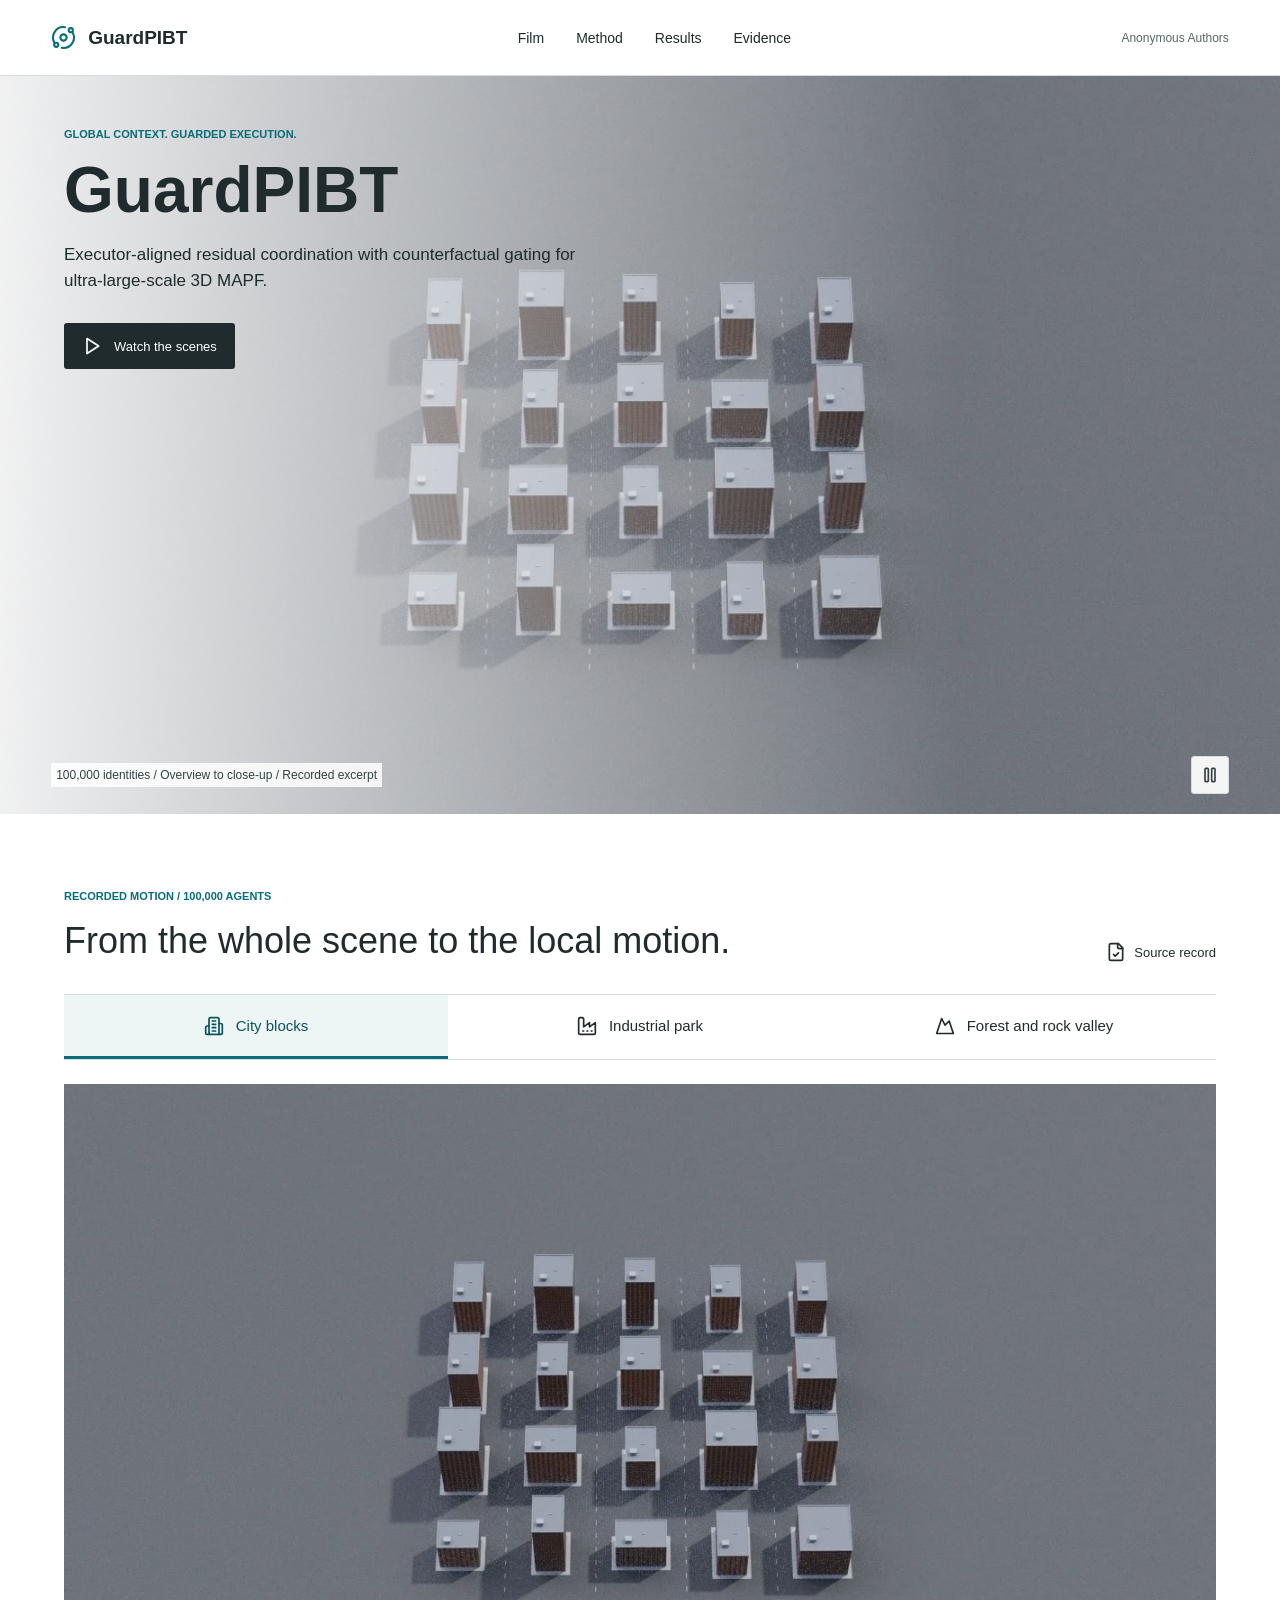
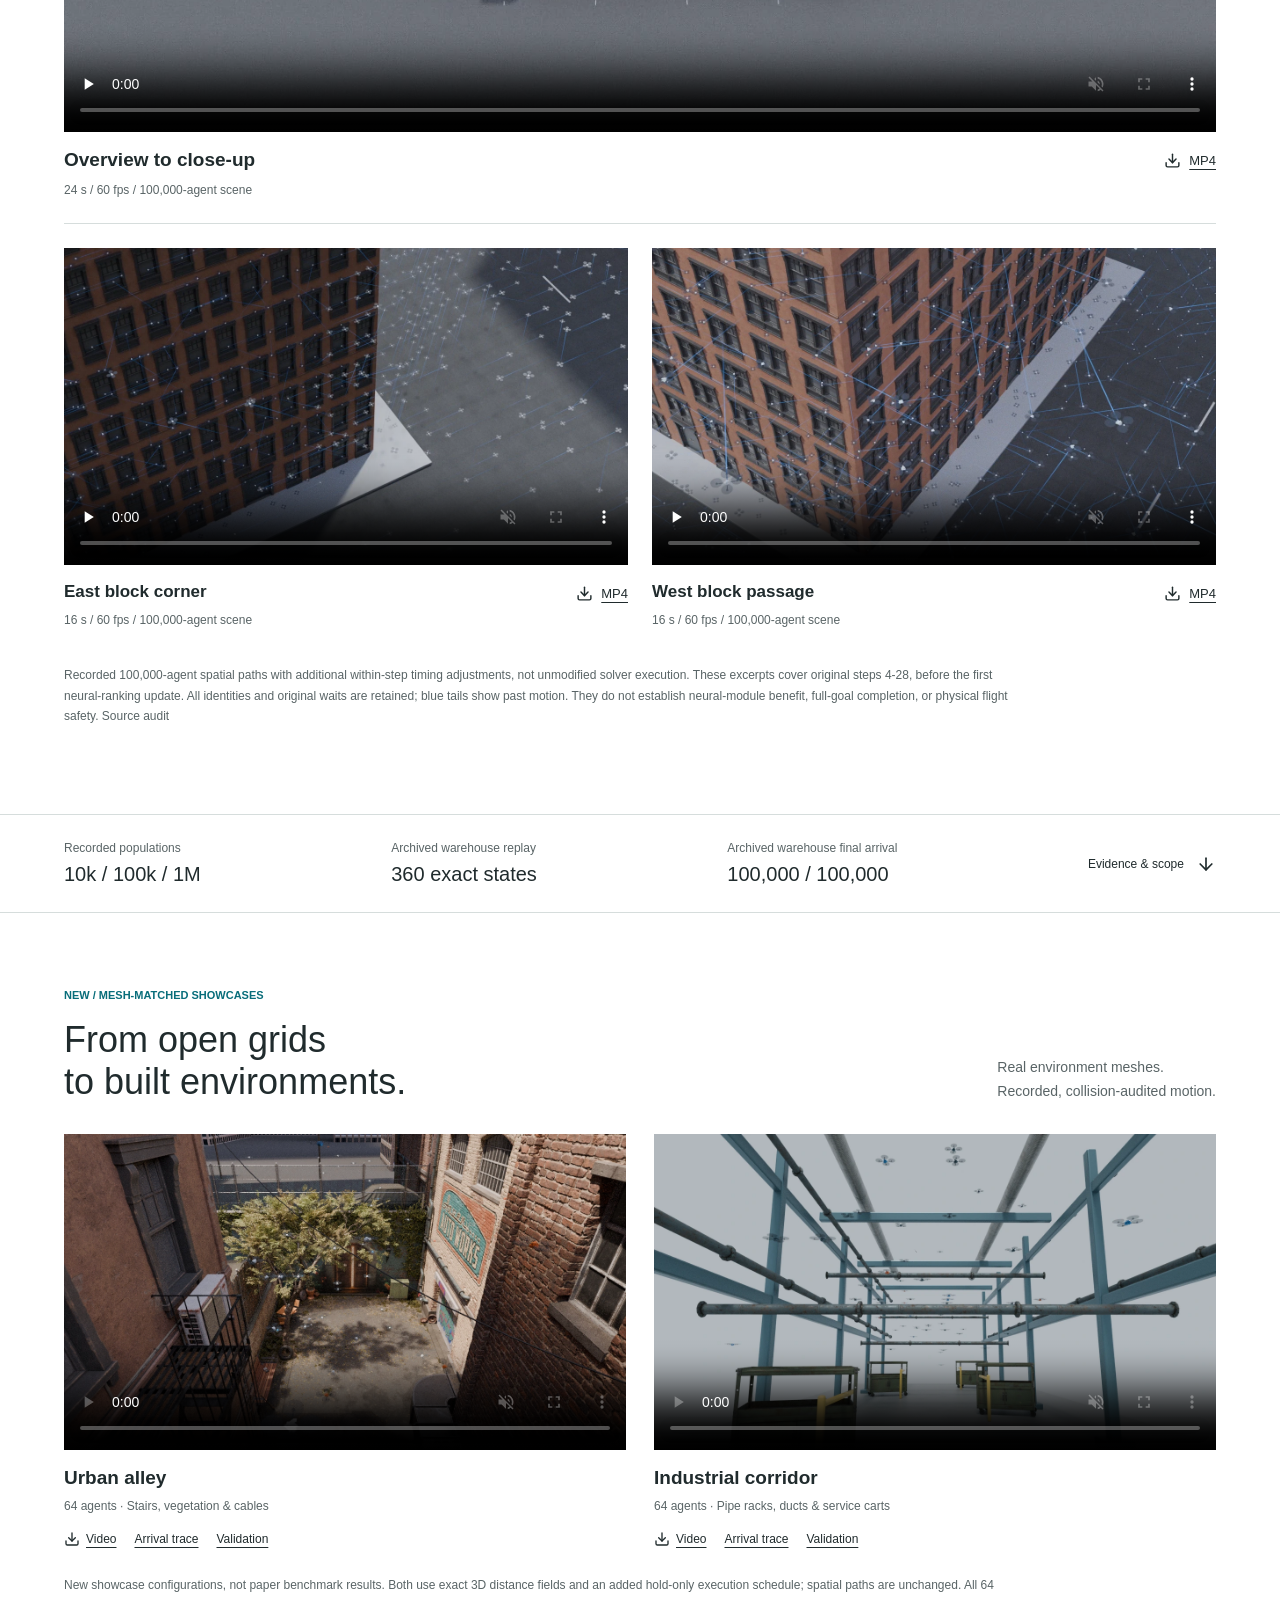
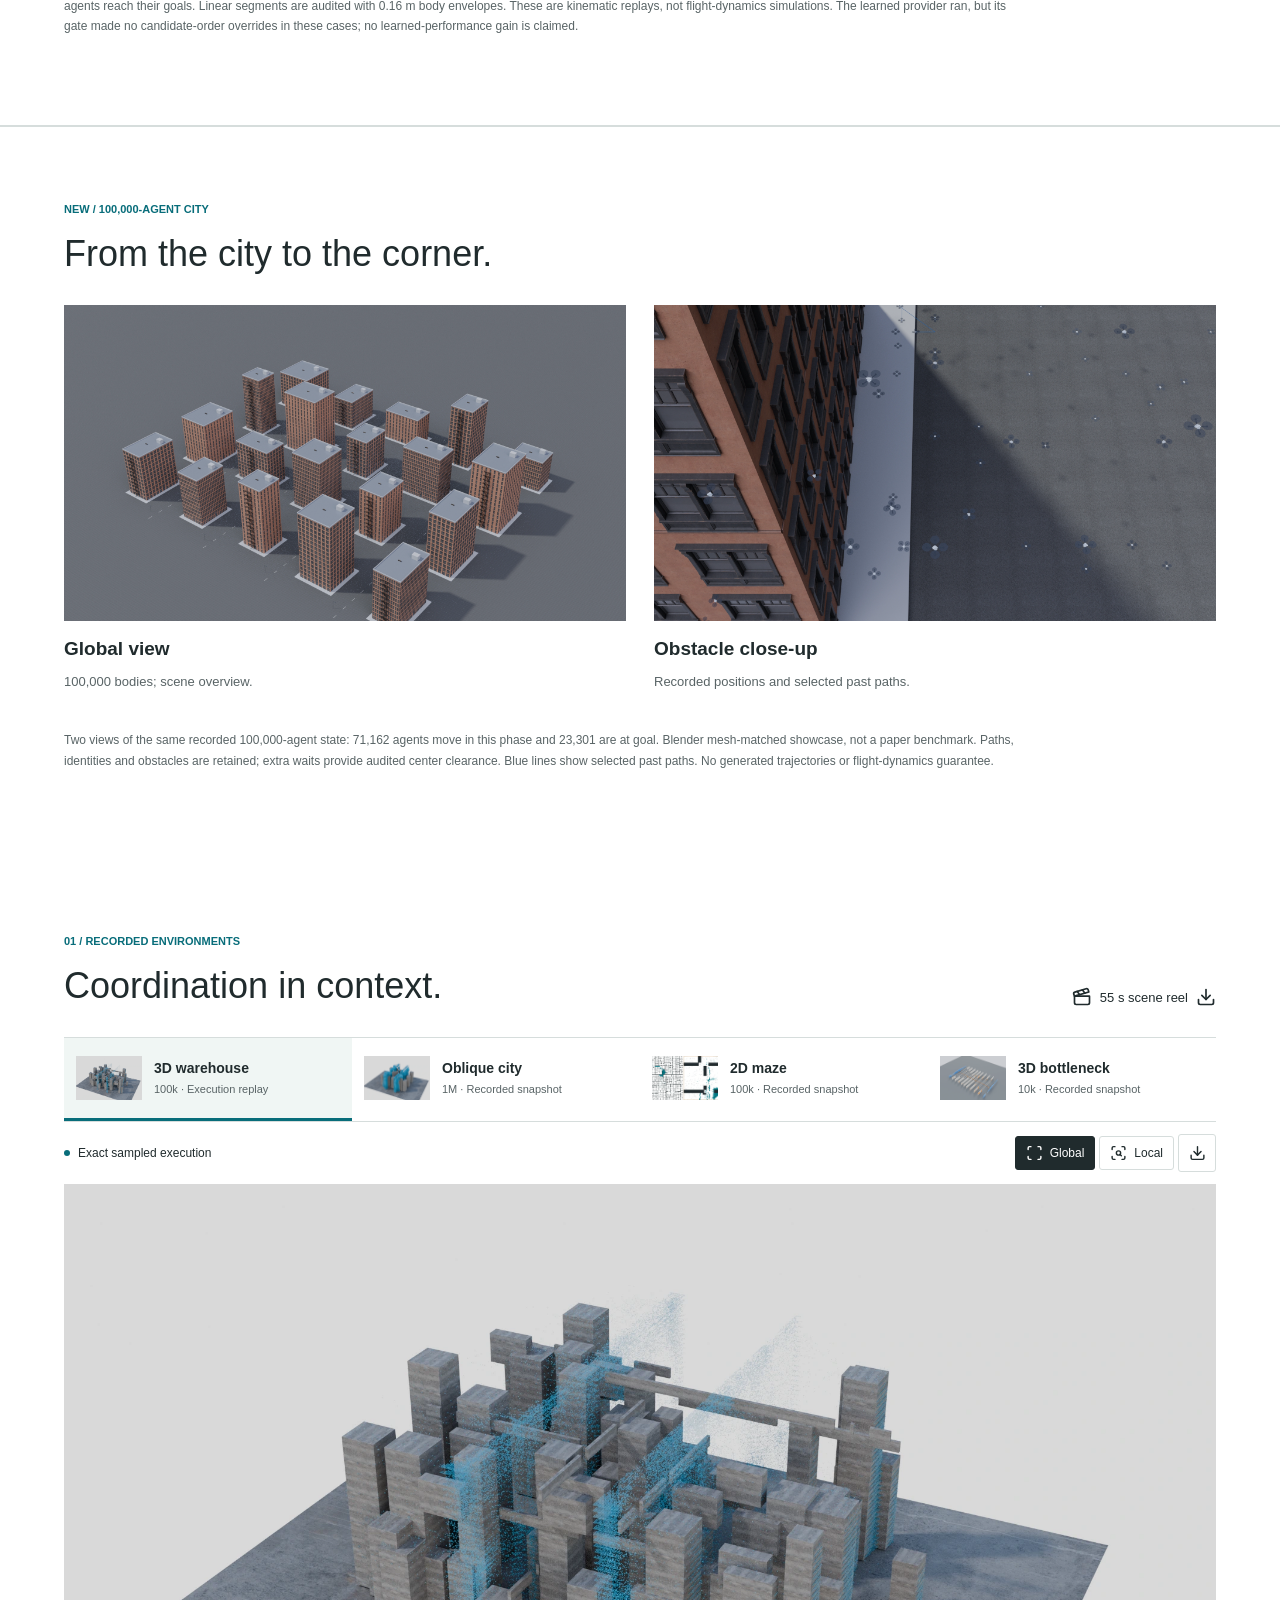
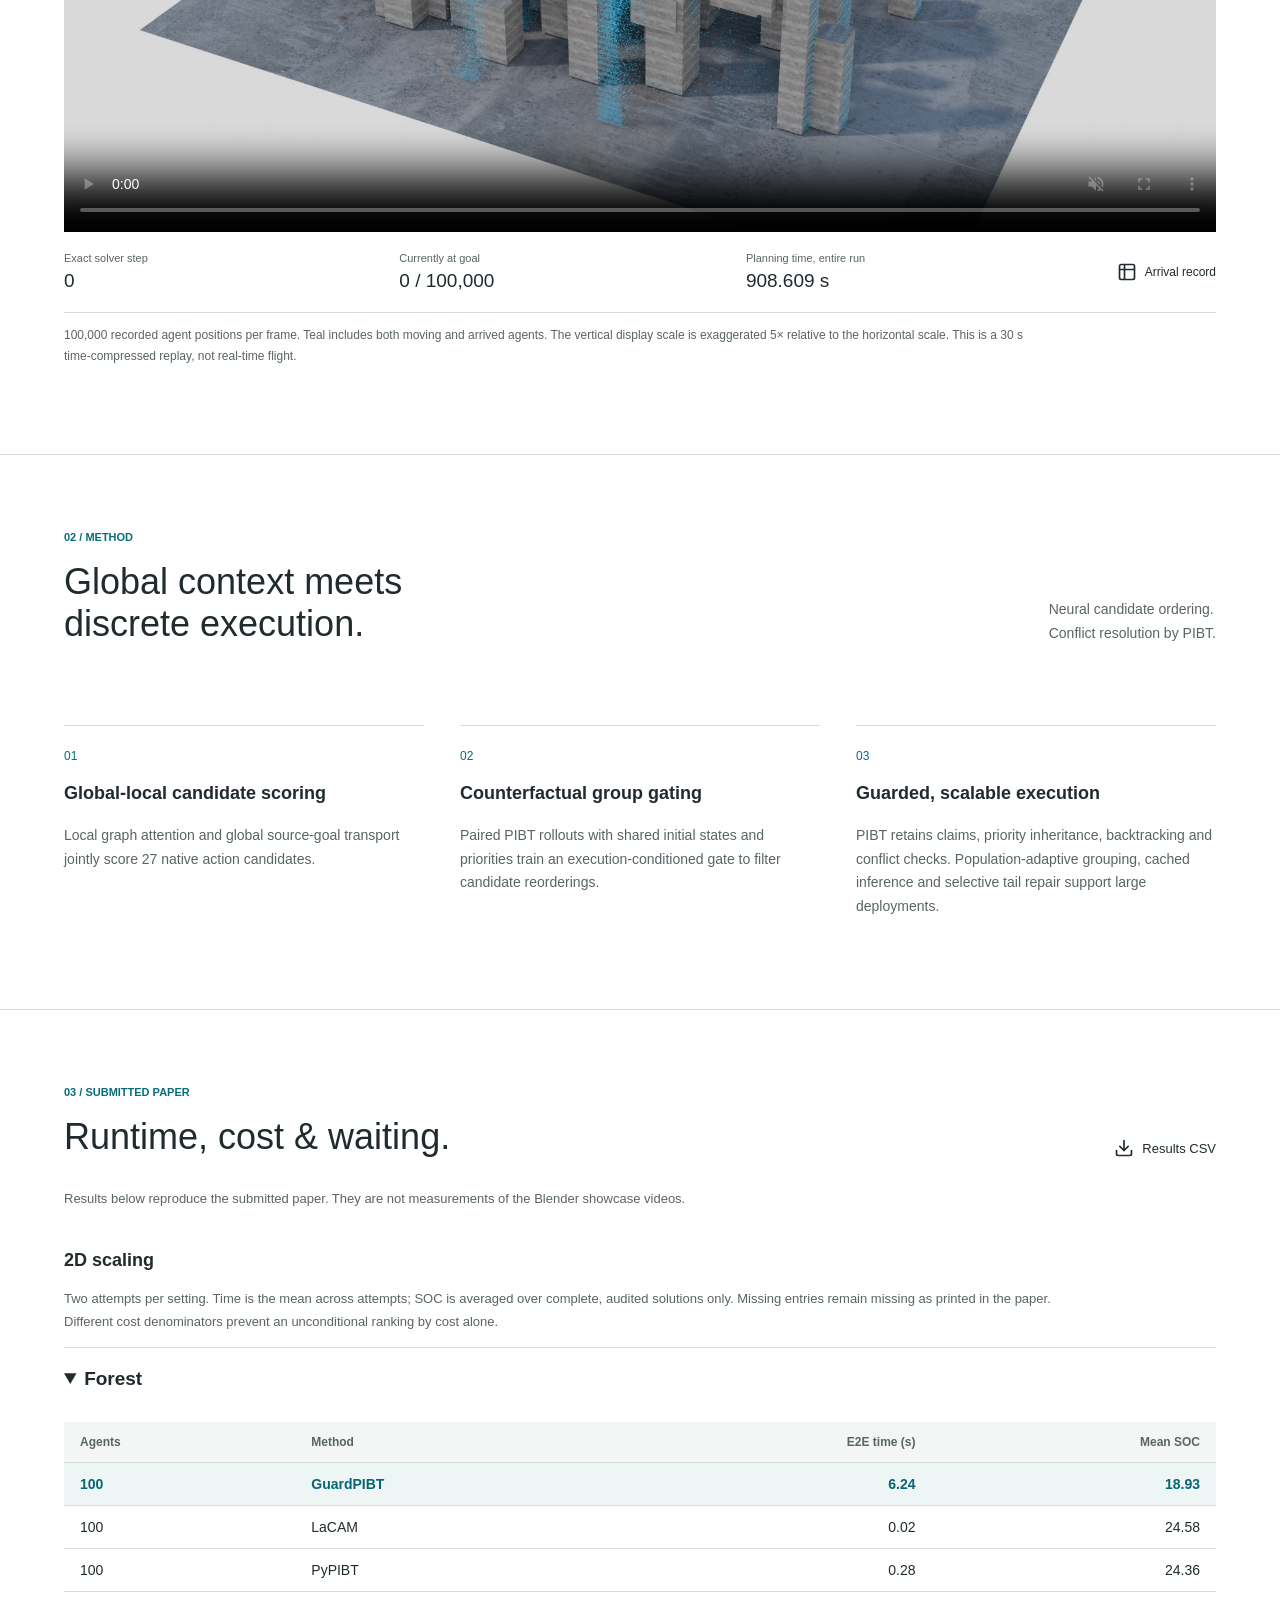
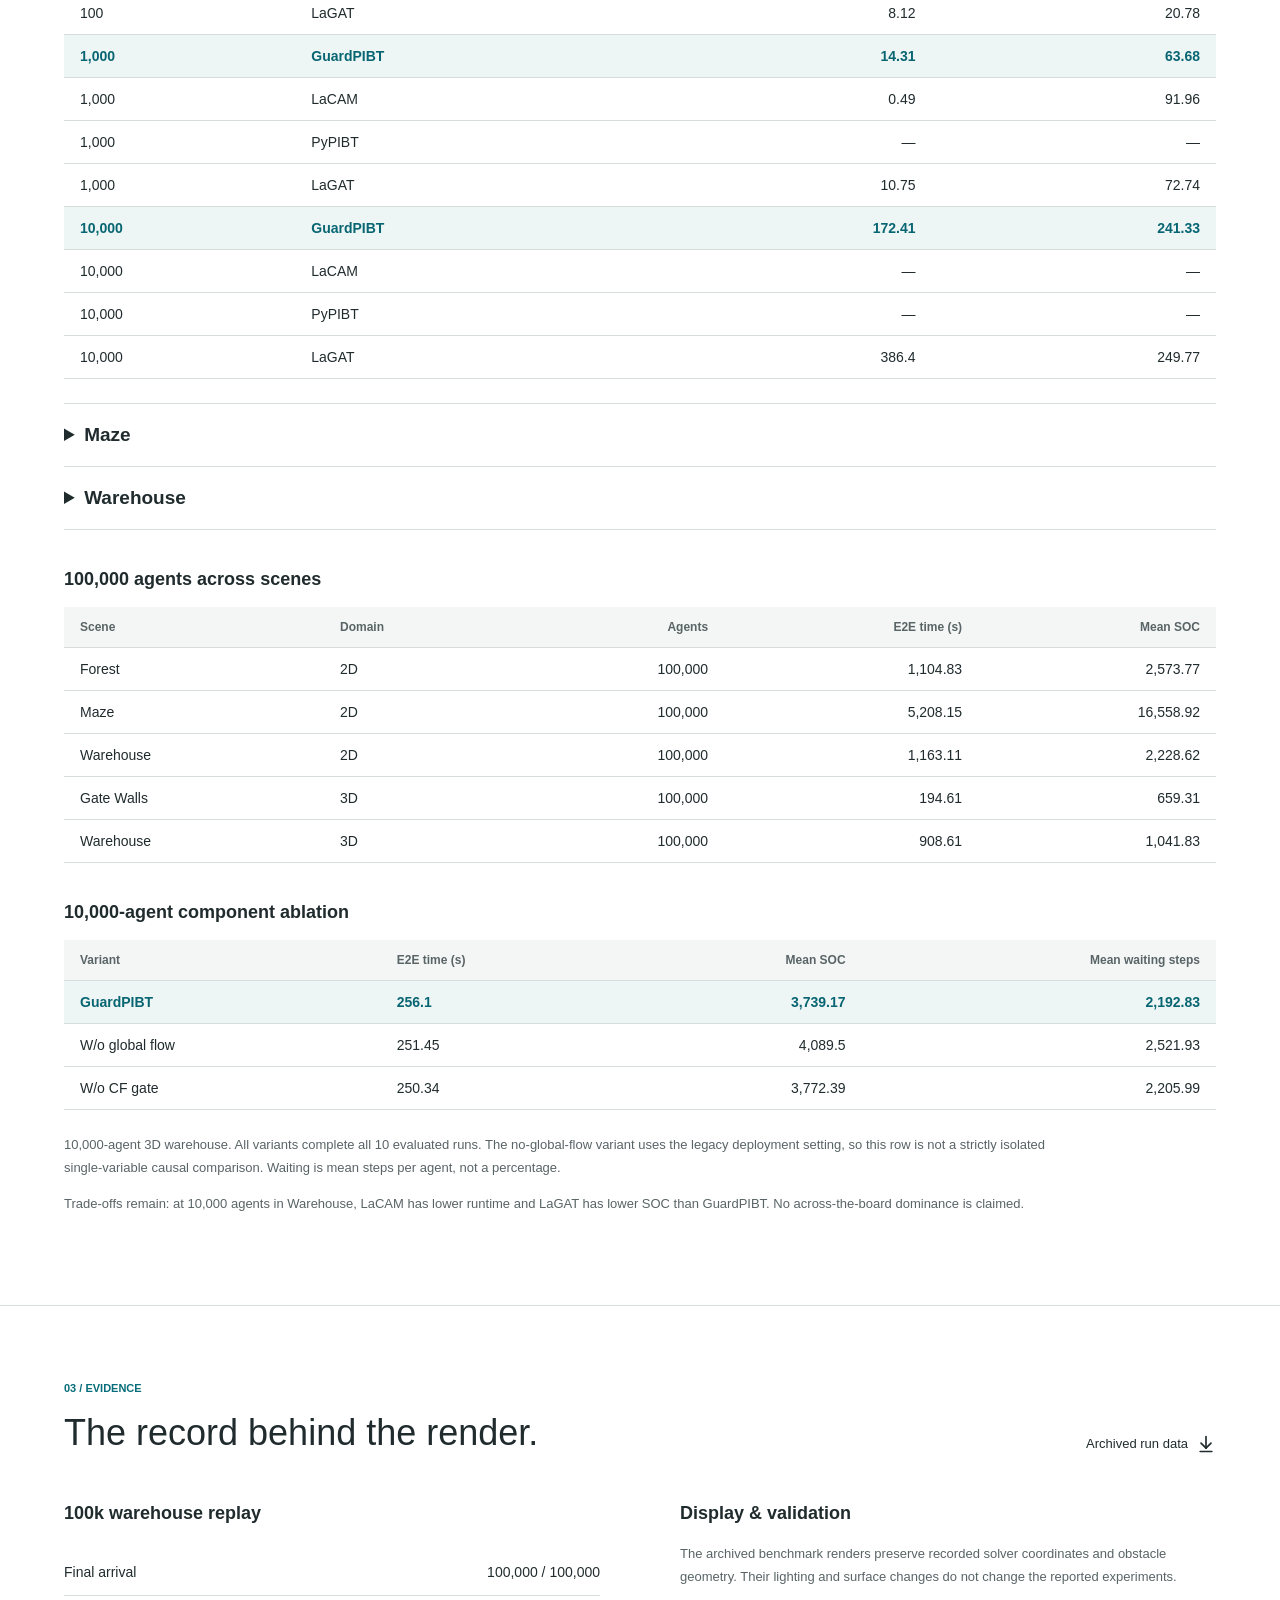
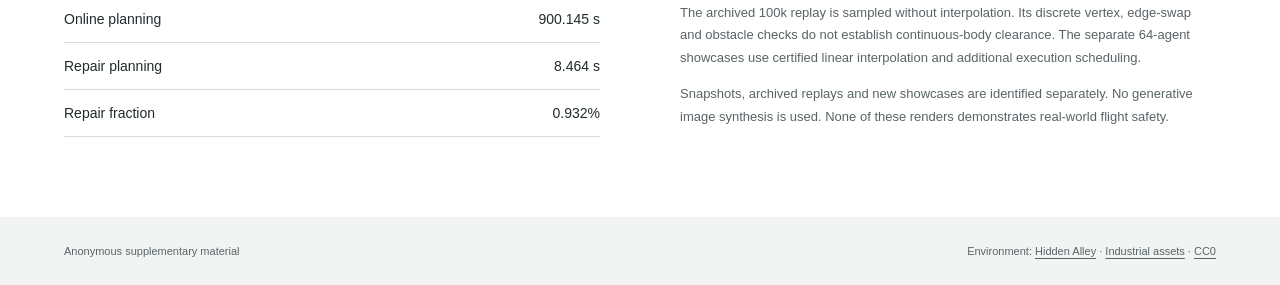
==== commit a45a7842: "Remove superseded films and clarify replay provenance" ====
--- a/index.html
+++ b/index.html
@@ -76,7 +76,7 @@
 <source src="assets/forest-local-2-20260926.mp4" type="video/mp4"/></video>
 <figcaption><div><h3>Southeastern rock corridor</h3><span>16 s / 60 fps / 100,000-agent scene</span></div>
 <a class="film-download" download="" href="assets/forest-local-2-20260926.mp4"><i aria-hidden="true" data-lucide="download"></i>MP4</a>
-</figcaption></figure></div></div></div><p class="scene-caption">Camera-only views of the same certified 100,000-agent presentation replays. All identities, spatial paths and genuine planner waits are retained. Blue tails show the past 1.25 seconds, not future plans. Previously added replay holds use clearance-checked slowdowns. Local clips show separate locations within each scene; these are excerpts, not full-goal runs, real-time flight, or new benchmark measurements.</p><details class="archived-film" id="earlier-local-films"><summary>Earlier local replays</summary><div class="environment-films new-100k-films" id="approved-local-replays"><figure><video aria-label="100,000-agent City blocks local replay" controls="" id="city-100k-60fps" muted="" playsinline="" poster="assets/city-100k-local-20260925.webp" preload="none"><source src="assets/city-100k-local-20260925.mp4" type="video/mp4"/></video><figcaption><h3>City blocks</h3><span>100,000 identities · Local excerpt · 8 s · 60 fps</span><div class="film-links"><a download="" href="assets/city-100k-local-20260925.mp4"><i data-lucide="download"></i>Video</a><a download="" href="approved-local-replays.json">Source record</a></div></figcaption></figure><figure><video aria-label="100,000-agent Industrial park local replay" controls="" id="industrial-100k-60fps" muted="" playsinline="" poster="assets/industrial-100k-local-20260925.webp" preload="none"><source src="assets/industrial-100k-local-20260925.mp4" type="video/mp4"/></video><figcaption><h3>Industrial park</h3><span>100,000 identities · Local excerpt · 8 s · 60 fps</span><div class="film-links"><a download="" href="assets/industrial-100k-local-20260925.mp4"><i data-lucide="download"></i>Video</a><a download="" href="approved-local-replays.json">Source record</a></div></figcaption></figure><figure><video aria-label="100,000-agent Forest and rock valley local replay" controls="" id="forest-100k-60fps" muted="" playsinline="" poster="assets/forest-100k-local-20260925.webp" preload="none"><source src="assets/forest-100k-local-20260925.mp4" type="video/mp4"/></video><figcaption><h3>Forest and rock valley</h3><span>100,000 identities · Local excerpt · 8 s · 60 fps</span><div class="film-links"><a download="" href="assets/forest-100k-local-20260925.mp4"><i data-lucide="download"></i>Video</a><a download="" href="approved-local-replays.json">Source record</a></div></figcaption></figure></div><p class="scene-caption">Recorded spatial paths and genuine waits are retained. Blue tails show recent history, not future plans. Additional replay holds become clearance-checked slowdowns. These are presentation excerpts, not full-goal runs, flight dynamics, or new benchmark measurements.</p></details><details class="archived-film"><summary>Previously submitted narrated film</summary><a class="text-link" download="" href="assets/guardpibt-research-film.mp4"><i data-lucide="download"></i>Narrated film</a><video aria-label="GuardPIBT research film with synthetic English narration" controls="" id="narrated-film" playsinline="" poster="assets/city-showcase-local.webp" preload="none"><source src="assets/guardpibt-research-film.mp4" type="video/mp4"/><track kind="subtitles" label="English" src="assets/research-film-en.vtt" srclang="en"/></video><p class="scene-caption">Synthetic English narration. These supplementary Blender excerpts retain recorded spatial paths and waiting states, with additional scheduling and a shared presentation clock. They are not real-time flight, full-goal runs, or new benchmark measurements.</p><a class="text-link" download="" href="film-validation.json">Source and playback record<i data-lucide="file-check"></i></a></details></section>
+</figcaption></figure></div></div></div><p class="scene-caption">Recorded 100,000-agent spatial paths with additional within-step timing adjustments, not unmodified solver execution. These excerpts cover original steps 4-28, before the first neural-ranking update. All identities and original waits are retained; blue tails show past motion. They do not establish neural-module benefit, full-goal completion, or physical flight safety. <a href="video-source-audit.json">Source audit</a></p></section>
 <div class="fact-band"><div><span>Recorded populations</span><strong>10k / 100k / 1M</strong></div><div><span>Archived warehouse replay</span><strong>360 exact states</strong></div><div><span>Archived warehouse final arrival</span><strong>100,000 / 100,000</strong></div><a href="#record">Evidence &amp; scope<i aria-hidden="true" data-lucide="arrow-down"></i></a></div>
 <section class="section new-environments" id="showcases">
 <div class="section-heading"><div><p class="eyebrow">New / Mesh-matched showcases</p><h2>From open grids<br/>to built environments.</h2></div><p>Real environment meshes.<br/>Recorded, collision-audited motion.</p></div>
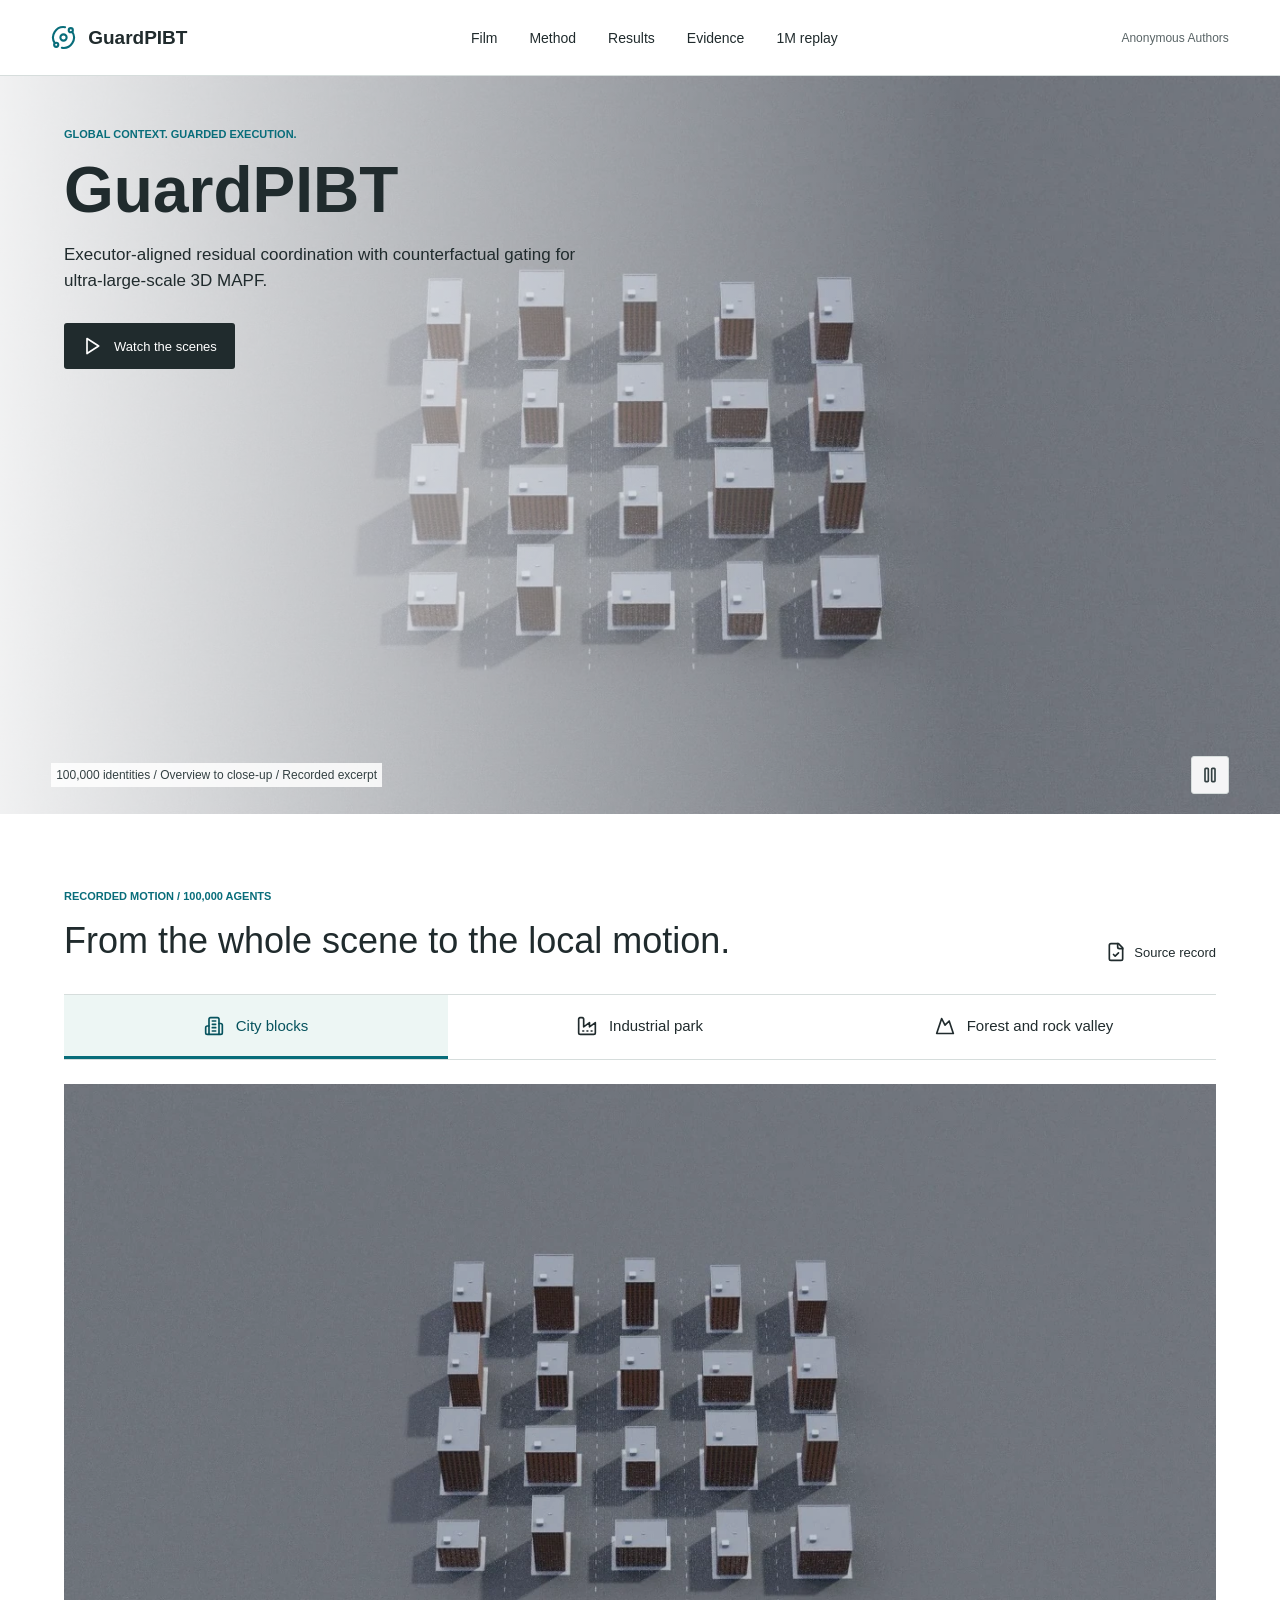
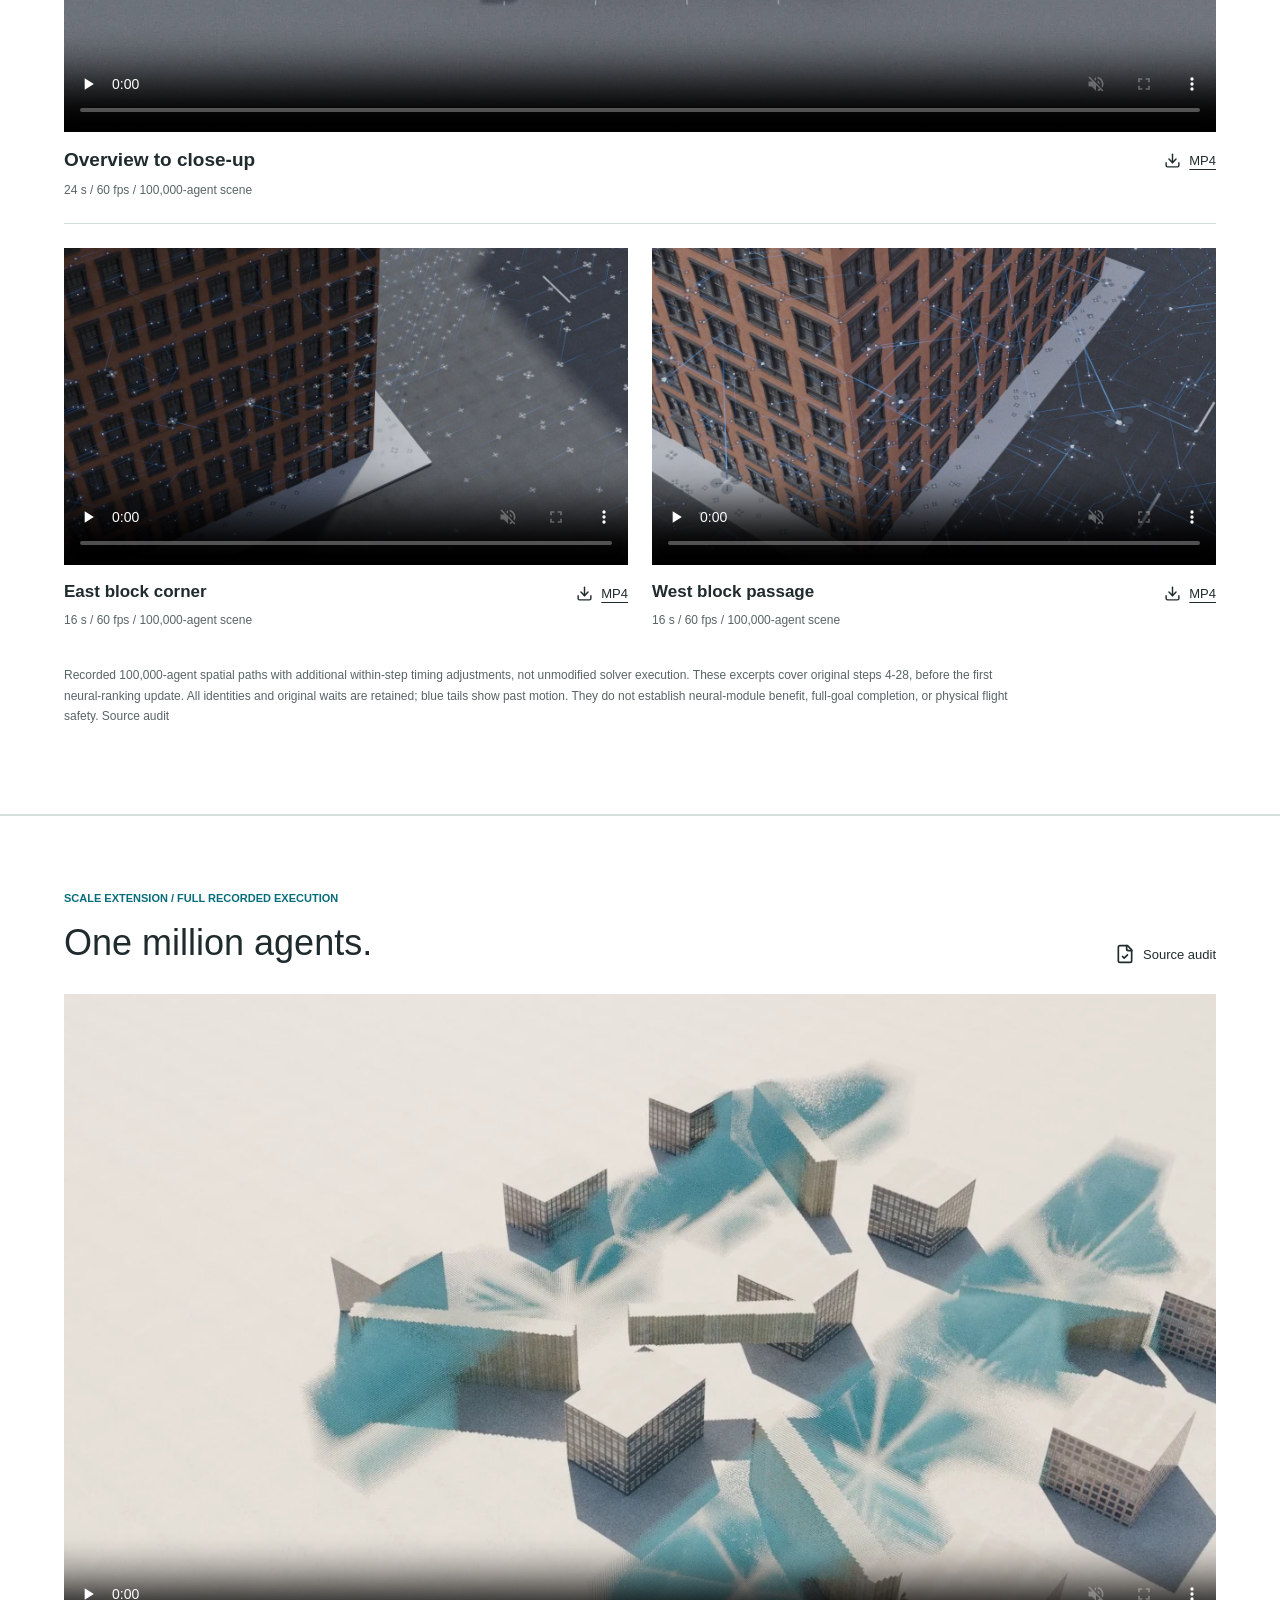
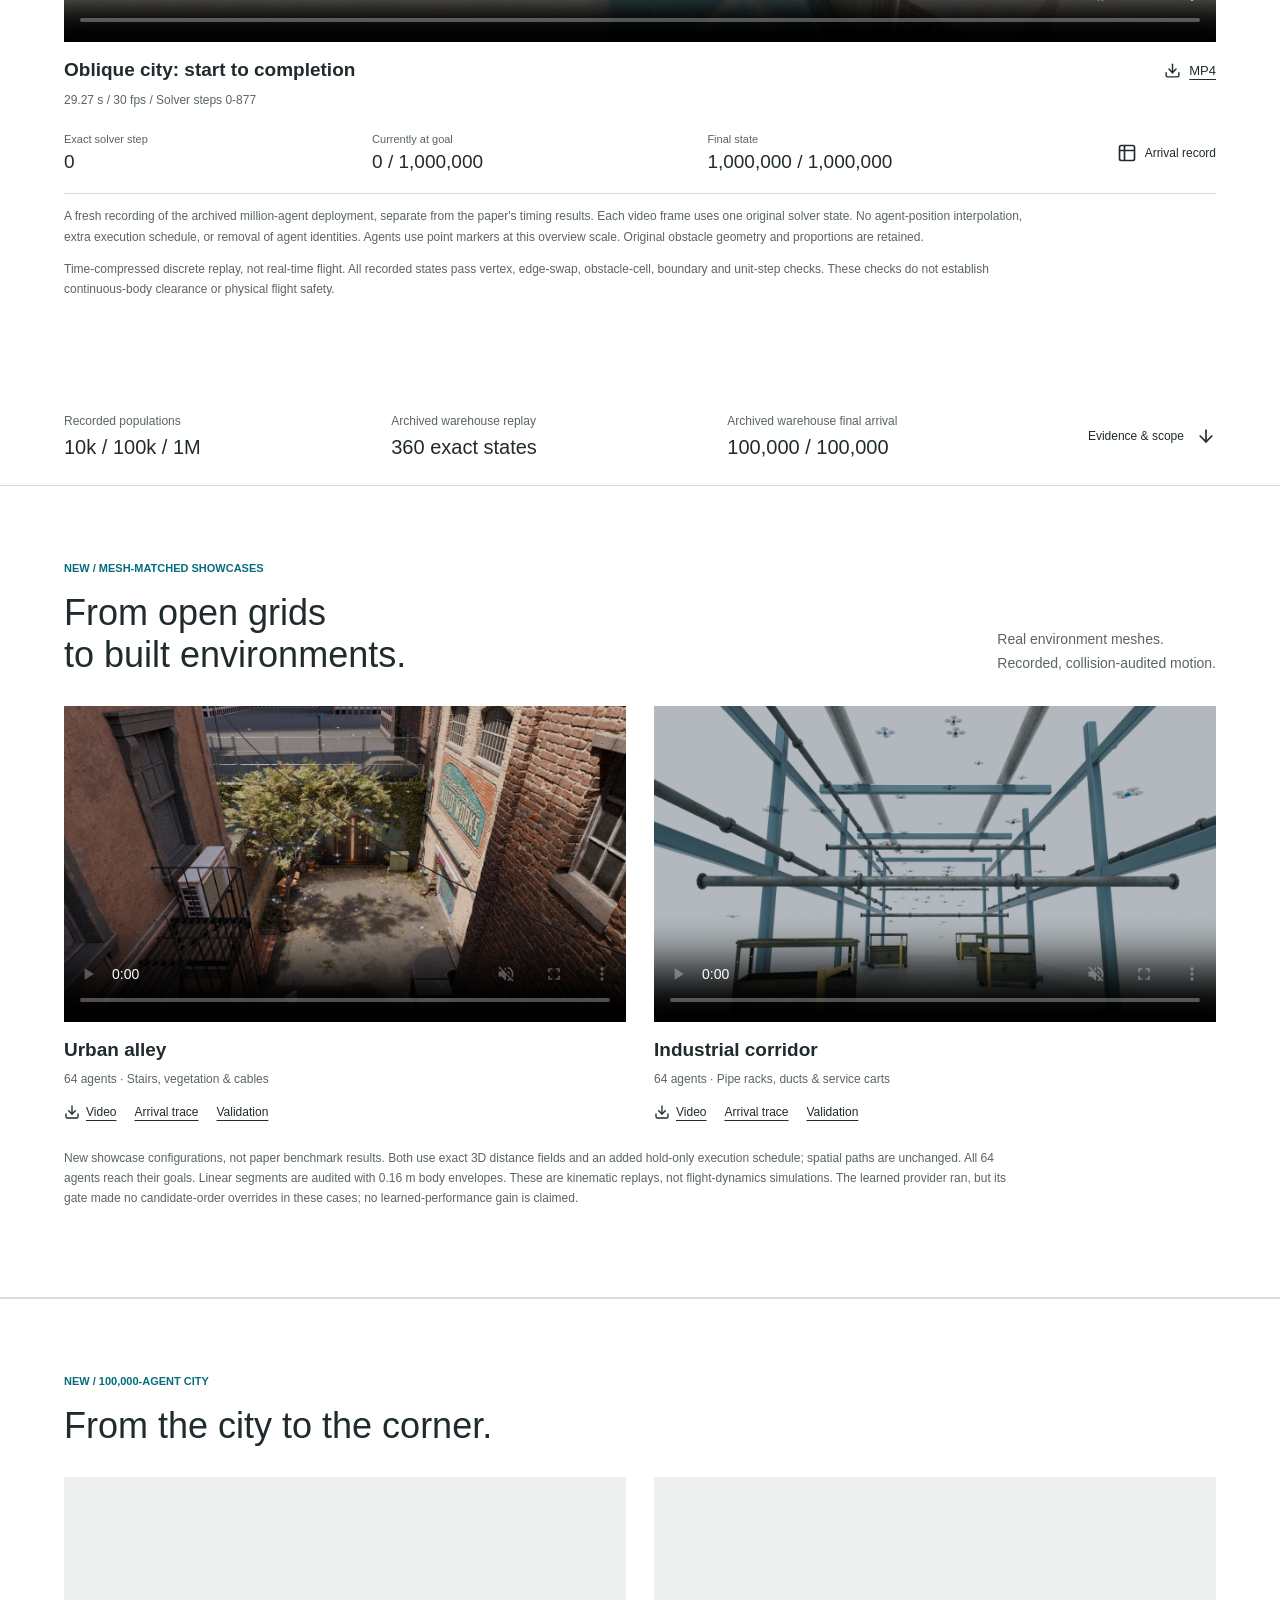
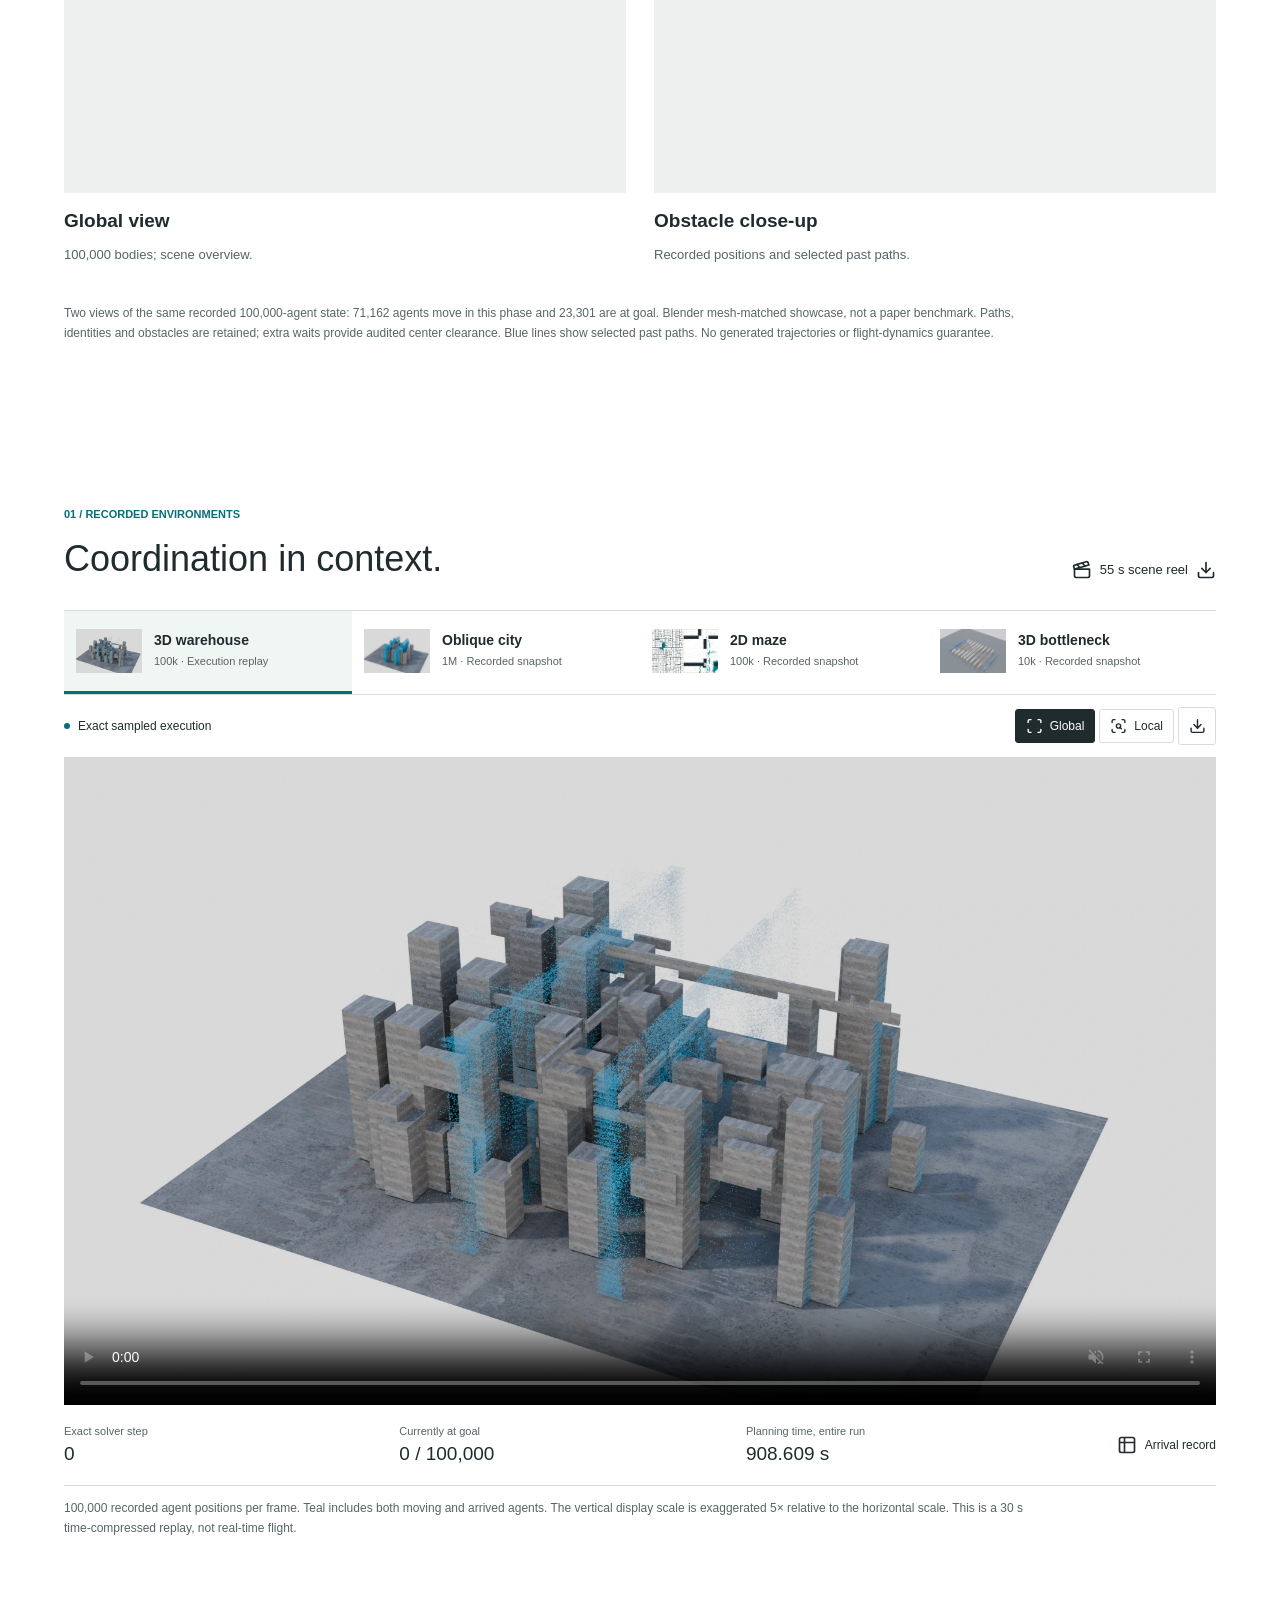
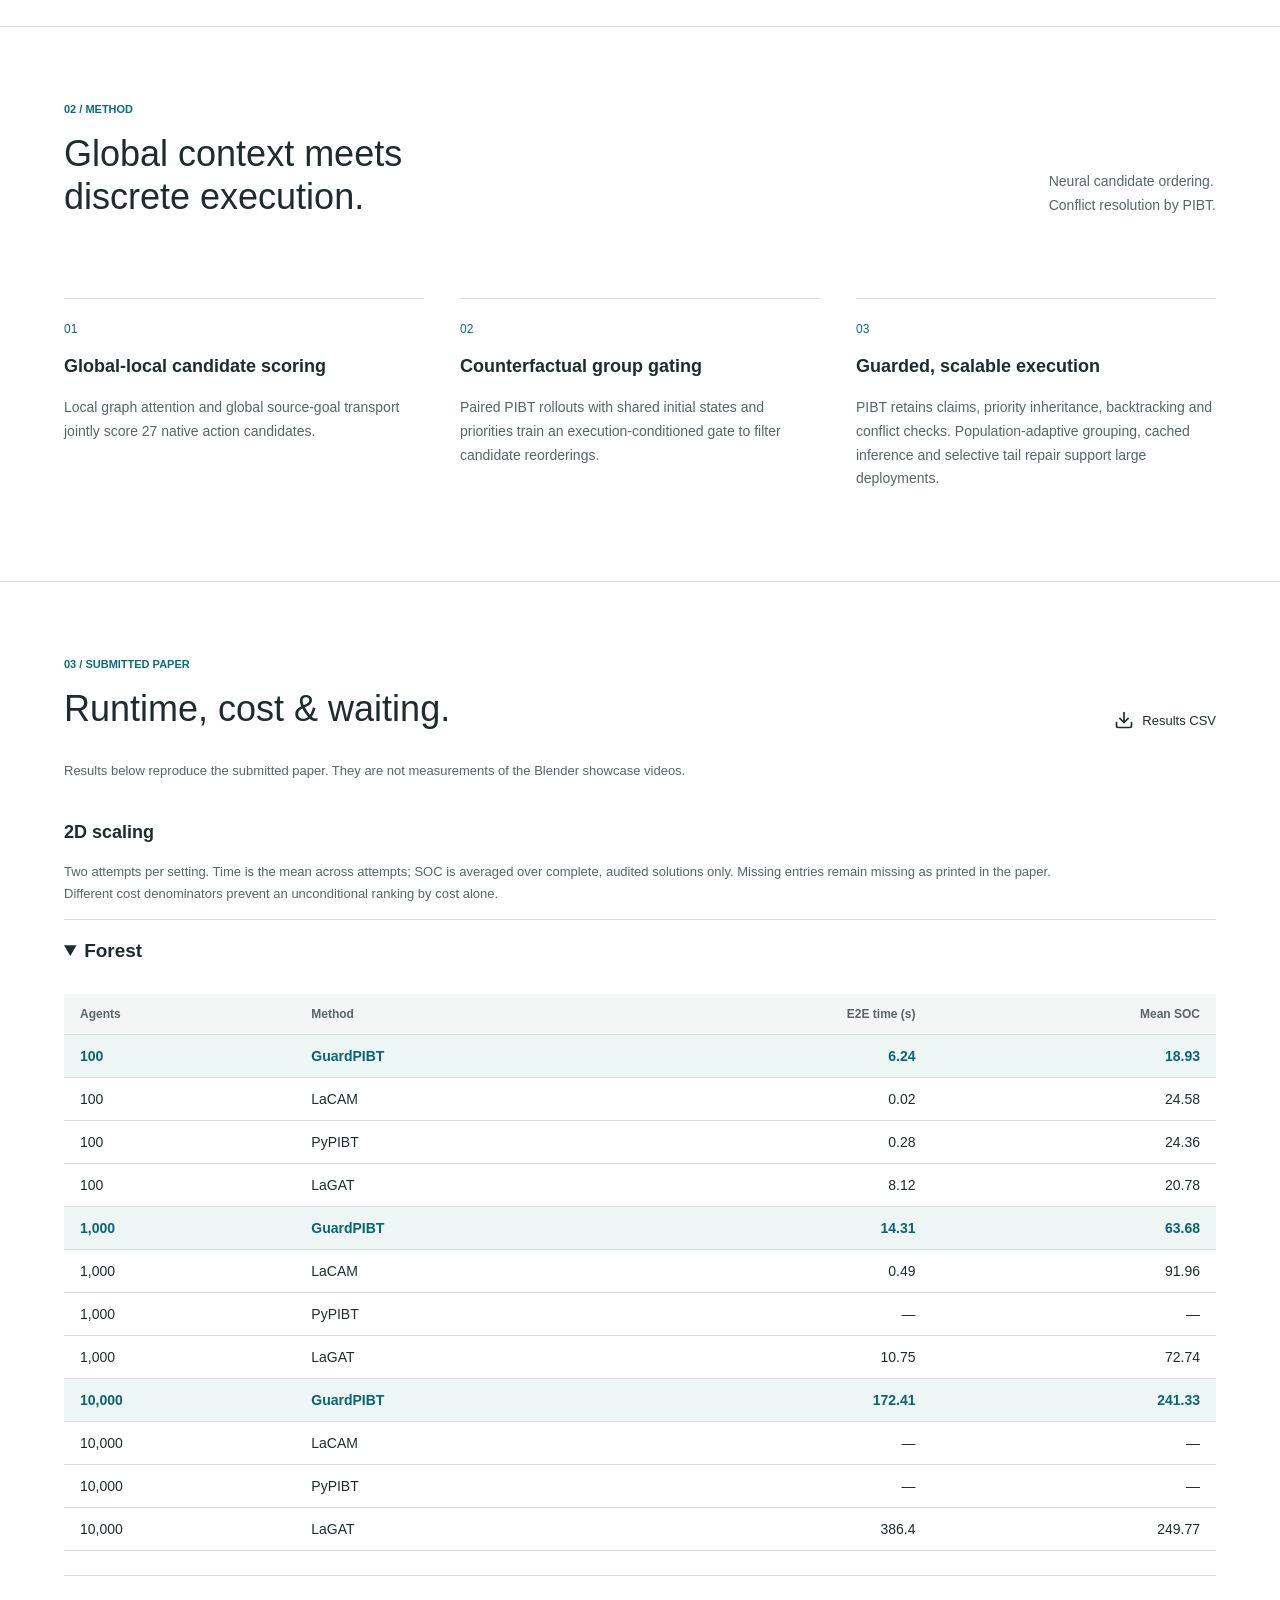
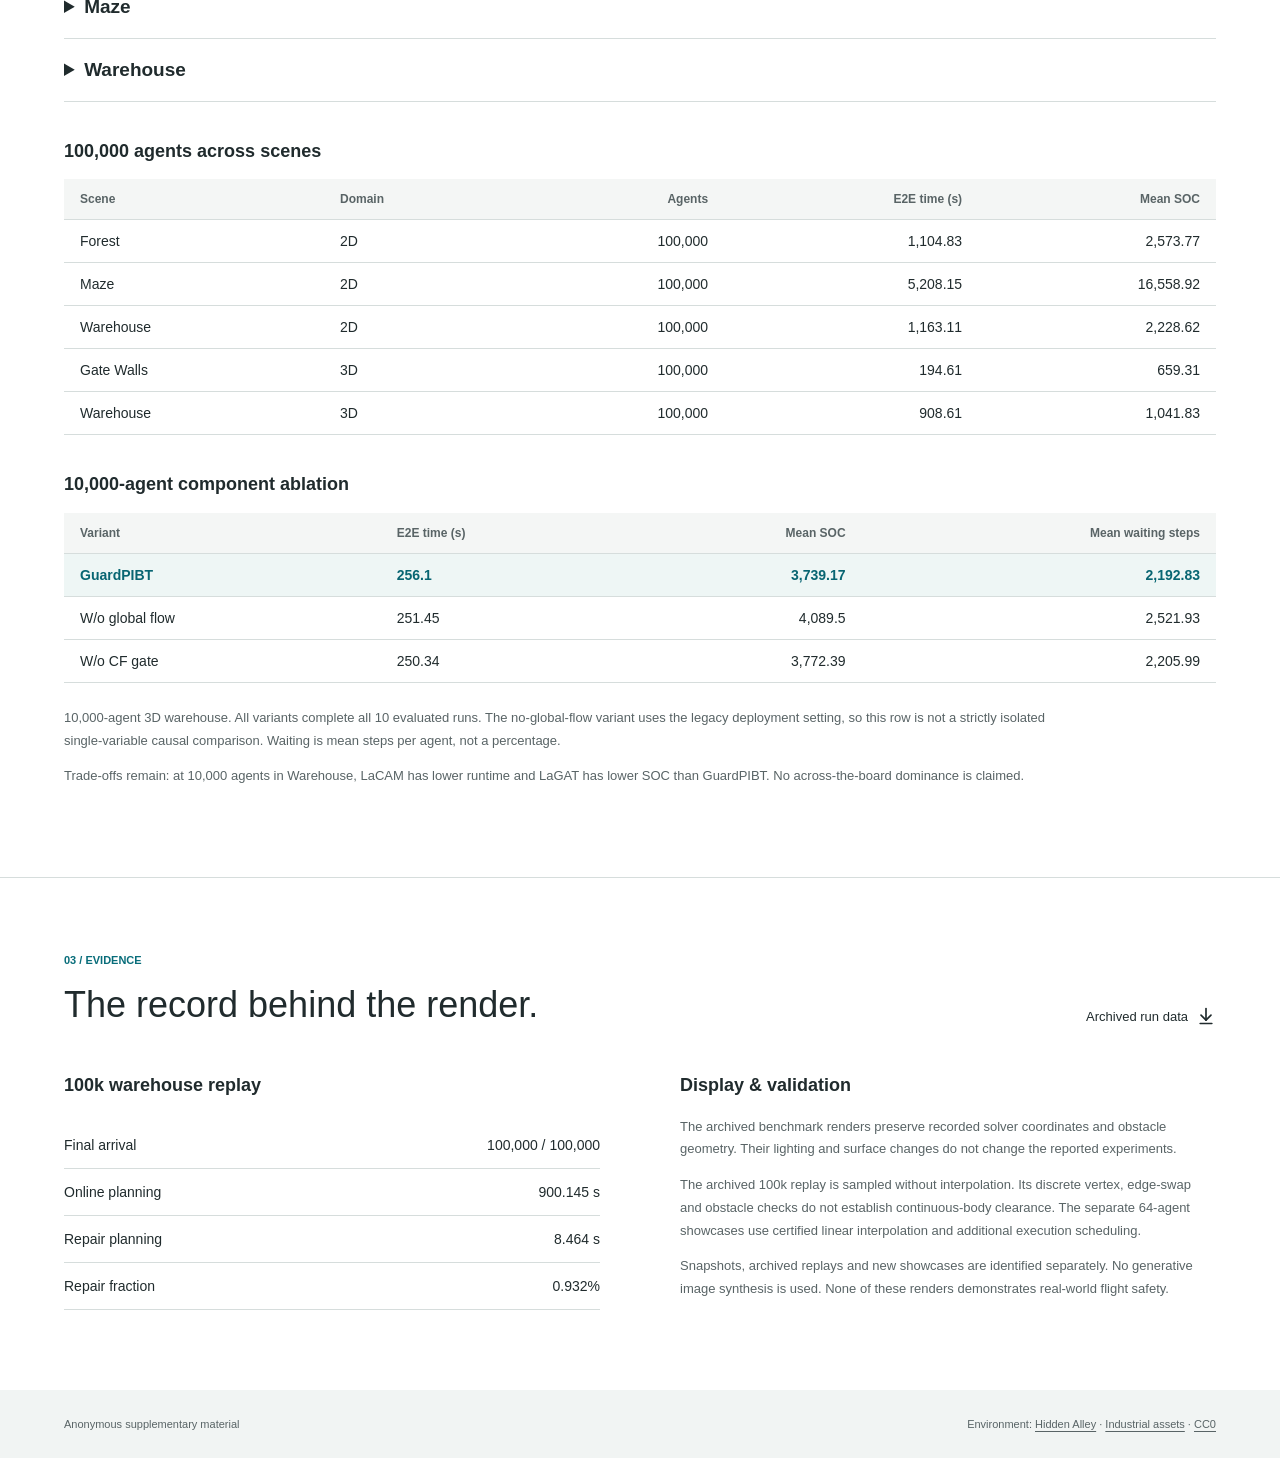
==== commit 278ee076: "Publish verified complete million-agent replay" ====
--- a/index.html
+++ b/index.html
@@ -15,12 +15,12 @@
 <script defer="" src="vendor/lucide.min.js"></script>
 <script defer="" src="replay-data.js"></script>
 <script defer="" src="site.js"></script>
-<link href="paper.css" rel="stylesheet"/><link href="multiview.css?v=20260926" rel="stylesheet"/><script defer="" src="multiview.js?v=20260926"></script></head>
+<link href="paper.css" rel="stylesheet"/><link href="multiview.css?v=20260926" rel="stylesheet"/><script defer="" src="multiview.js?v=20260926"></script><script defer="" src="million-replay-data.js"></script><script defer="" src="million-replay.js"></script><link href="million-replay.css" rel="stylesheet"/></head>
 <body>
 <a class="skip" href="#scenes">Skip to experiments</a>
 <header>
 <a class="brand" href="#top"><i aria-hidden="true" data-lucide="orbit"></i>GuardPIBT</a>
-<nav aria-label="Primary"><a href="#research-film">Film</a><a href="#method">Method</a><a href="#results">Results</a><a href="#record">Evidence</a></nav>
+<nav aria-label="Primary"><a href="#research-film">Film</a><a href="#method">Method</a><a href="#results">Results</a><a href="#record">Evidence</a><a href="#million-replay">1M replay</a></nav>
 <span class="anonymous">Anonymous Authors</span>
 </header>
 <main>
@@ -76,7 +76,39 @@
 <source src="assets/forest-local-2-20260926.mp4" type="video/mp4"/></video>
 <figcaption><div><h3>Southeastern rock corridor</h3><span>16 s / 60 fps / 100,000-agent scene</span></div>
 <a class="film-download" download="" href="assets/forest-local-2-20260926.mp4"><i aria-hidden="true" data-lucide="download"></i>MP4</a>
-</figcaption></figure></div></div></div><p class="scene-caption">Recorded 100,000-agent spatial paths with additional within-step timing adjustments, not unmodified solver execution. These excerpts cover original steps 4-28, before the first neural-ranking update. All identities and original waits are retained; blue tails show past motion. They do not establish neural-module benefit, full-goal completion, or physical flight safety. <a href="video-source-audit.json">Source audit</a></p></section>
+</figcaption></figure></div></div></div><p class="scene-caption">Recorded 100,000-agent spatial paths with additional within-step timing adjustments, not unmodified solver execution. These excerpts cover original steps 4-28, before the first neural-ranking update. All identities and original waits are retained; blue tails show past motion. They do not establish neural-module benefit, full-goal completion, or physical flight safety. <a href="video-source-audit.json">Source audit</a></p></section><section class="section" id="million-replay">
+<div class="section-heading">
+<div><p class="eyebrow">Scale extension / Full recorded execution</p>
+<h2>One million agents.</h2></div>
+<a class="text-link" download="" href="million-replay-audit.json">
+<i aria-hidden="true" data-lucide="file-check"></i>Source audit</a>
+</div>
+<div class="film-panel">
+<figure>
+<video aria-label="One million agents in an oblique city, complete discrete replay" controls="" id="million-video" muted="" playsinline="" poster="assets/million-full-raw-20260926.webp" preload="none">
+<source src="assets/million-full-raw-20260926.mp4" type="video/mp4"/>
+</video>
+<figcaption><div><h3>Oblique city: start to completion</h3>
+<span>29.27 s / 30 fps / Solver steps 0-877</span></div>
+<a class="film-download" download="" href="assets/million-full-raw-20260926.mp4">
+<i aria-hidden="true" data-lucide="download"></i>MP4</a>
+</figcaption>
+</figure>
+</div>
+<div class="readout">
+<div><span>Exact solver step</span><b id="million-step">0</b></div>
+<div><span>Currently at goal</span><b id="million-arrived">0 / 1,000,000</b></div>
+<div><span>Final state</span><b>1,000,000 / 1,000,000</b></div>
+<a download="" href="million-arrivals.csv"><i aria-hidden="true" data-lucide="table-2"></i>Arrival record</a>
+</div>
+<p class="scene-caption">A fresh recording of the archived million-agent deployment, separate from the paper's timing results.
+    Each video frame uses one original solver state. No agent-position interpolation, extra execution schedule,
+    or removal of agent identities. Agents use point markers at this overview scale.
+    Original obstacle geometry and proportions are retained.</p>
+<p class="scene-caption">Time-compressed discrete replay, not real-time flight. All recorded states pass
+    vertex, edge-swap, obstacle-cell, boundary and unit-step checks. These checks do not establish
+    continuous-body clearance or physical flight safety.</p>
+</section>
 <div class="fact-band"><div><span>Recorded populations</span><strong>10k / 100k / 1M</strong></div><div><span>Archived warehouse replay</span><strong>360 exact states</strong></div><div><span>Archived warehouse final arrival</span><strong>100,000 / 100,000</strong></div><a href="#record">Evidence &amp; scope<i aria-hidden="true" data-lucide="arrow-down"></i></a></div>
 <section class="section new-environments" id="showcases">
 <div class="section-heading"><div><p class="eyebrow">New / Mesh-matched showcases</p><h2>From open grids<br/>to built environments.</h2></div><p>Real environment meshes.<br/>Recorded, collision-audited motion.</p></div>
--- a/million-replay.css
+++ b/million-replay.css
@@ -0,0 +1,8 @@
+#million-replay{border-top:1px solid var(--line)}
+#million-replay .film-panel{padding-top:0}
+#million-replay .readout{padding-top:0}
+@media(max-width:650px){
+  header{height:auto;min-height:90px;padding-block:12px;flex-wrap:wrap;gap:12px}
+  header nav{width:100%;justify-content:space-between;gap:12px}
+  #million-replay .section-heading .text-link{margin-top:18px}
+}
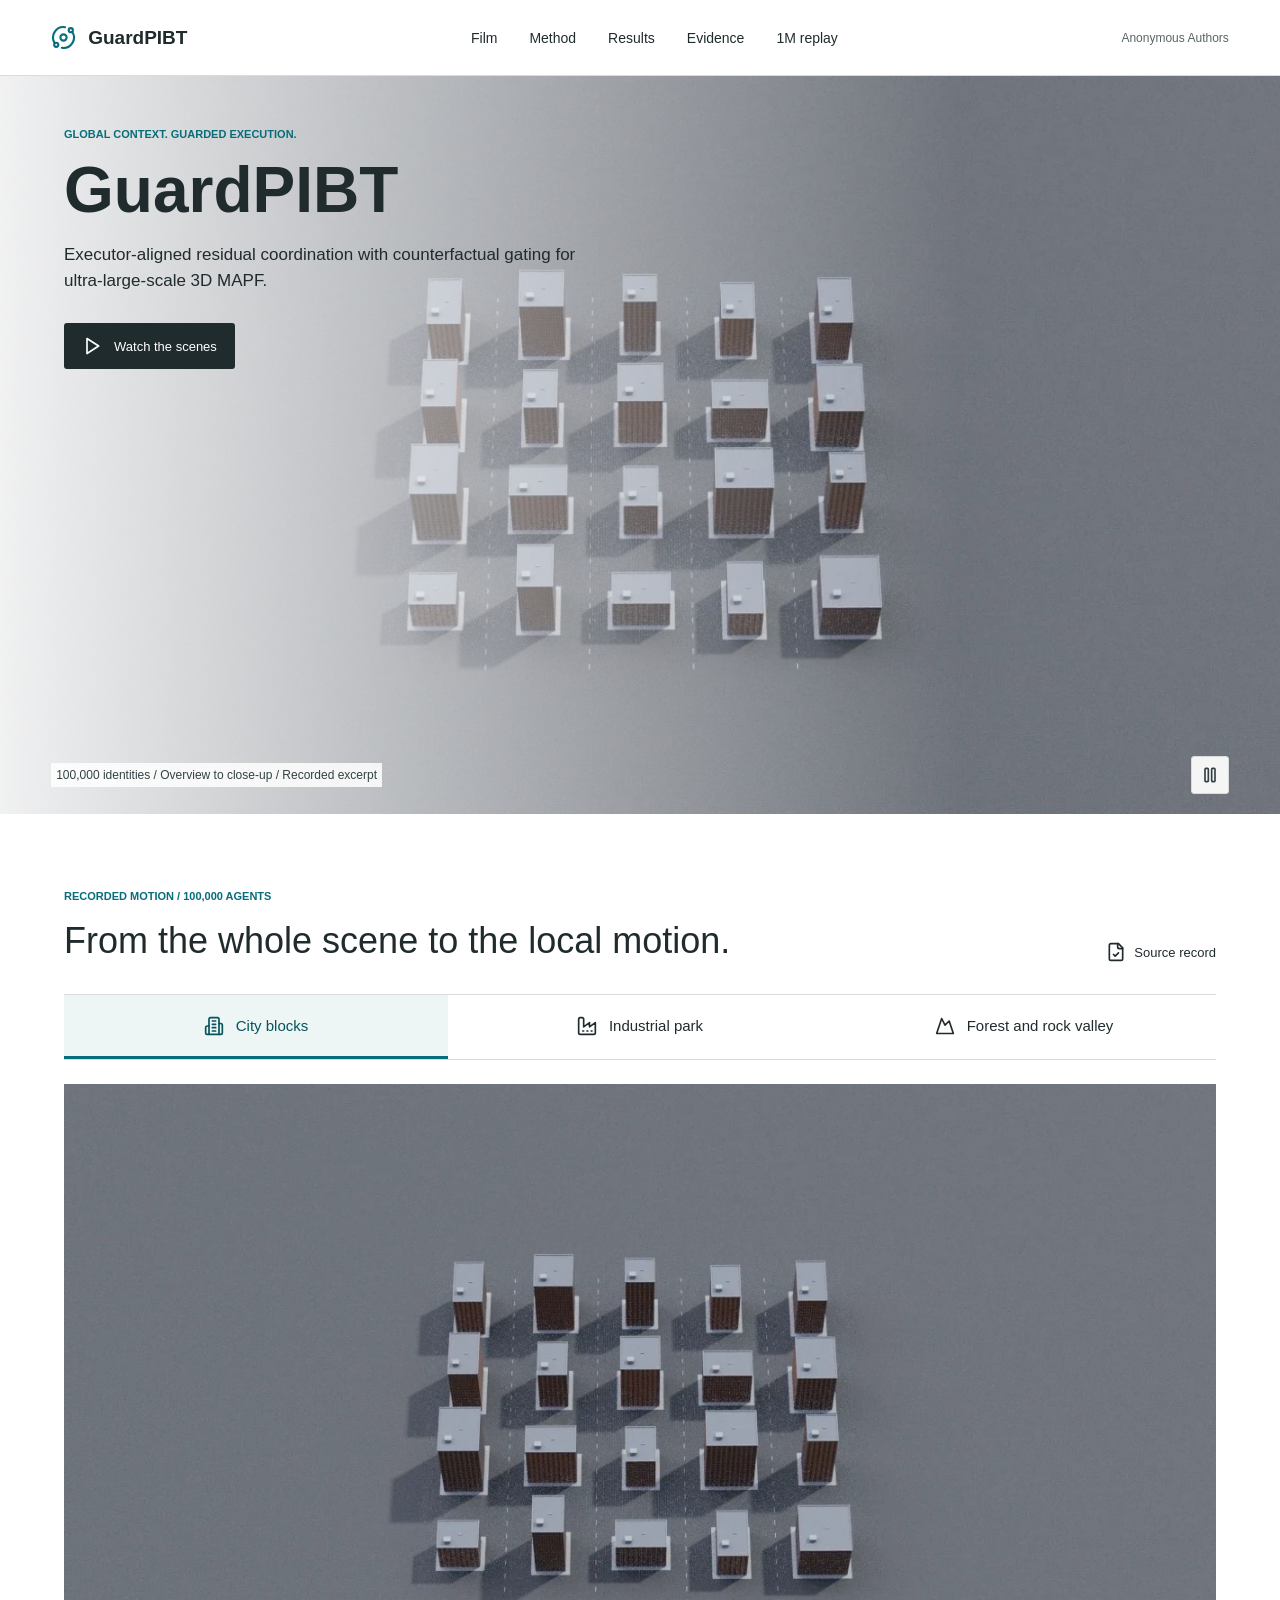
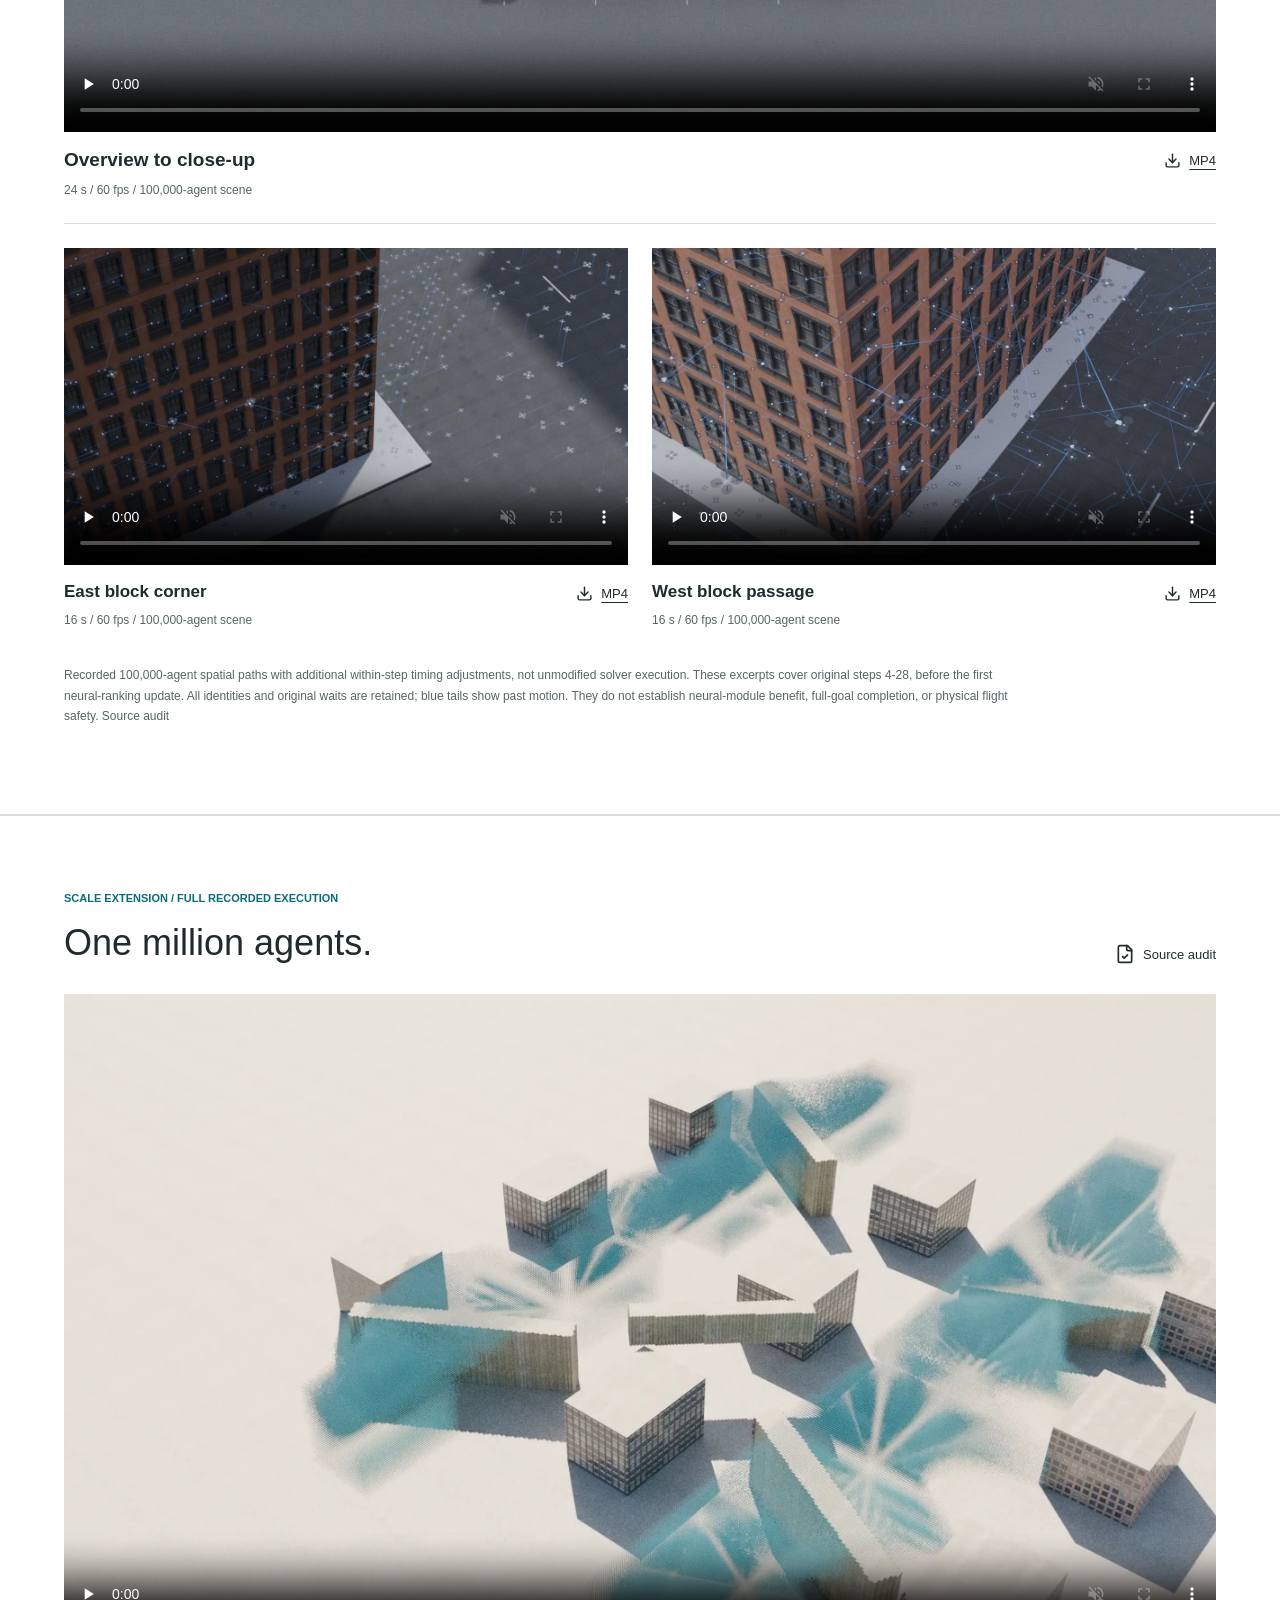
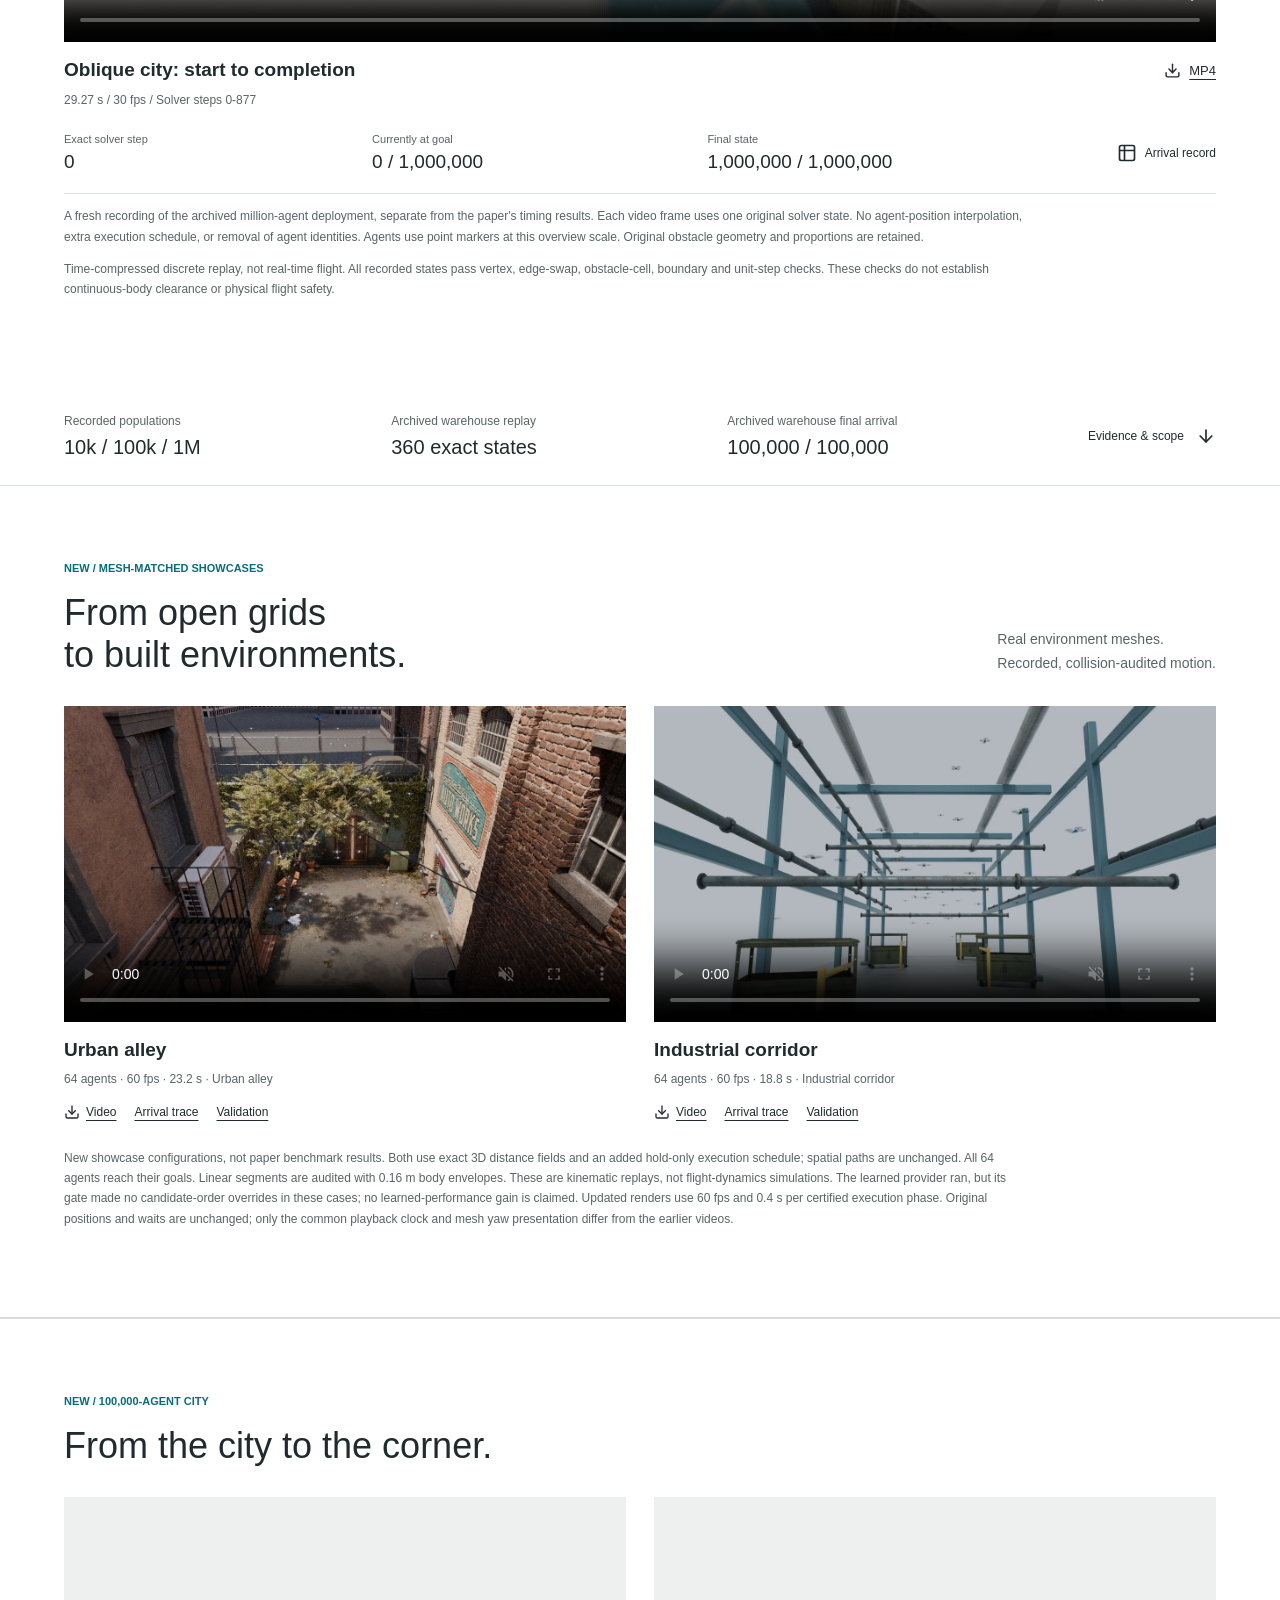
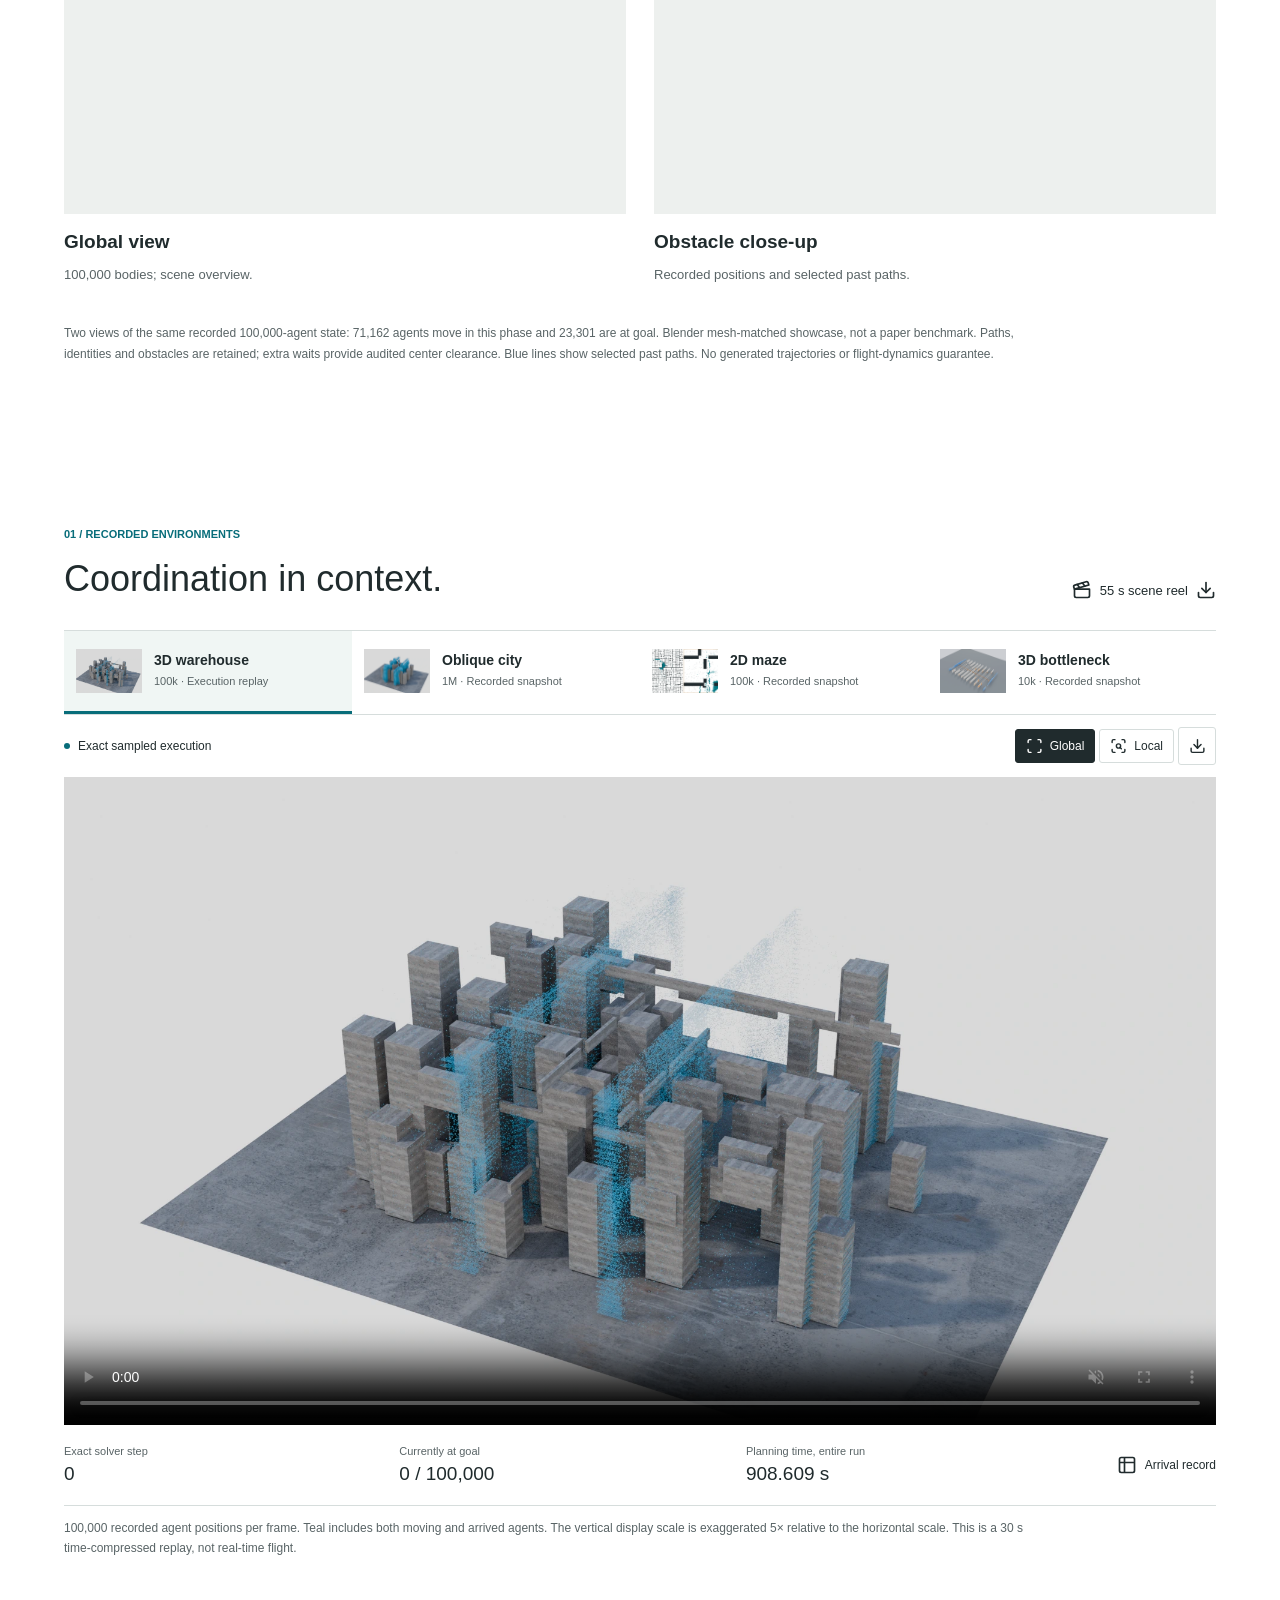
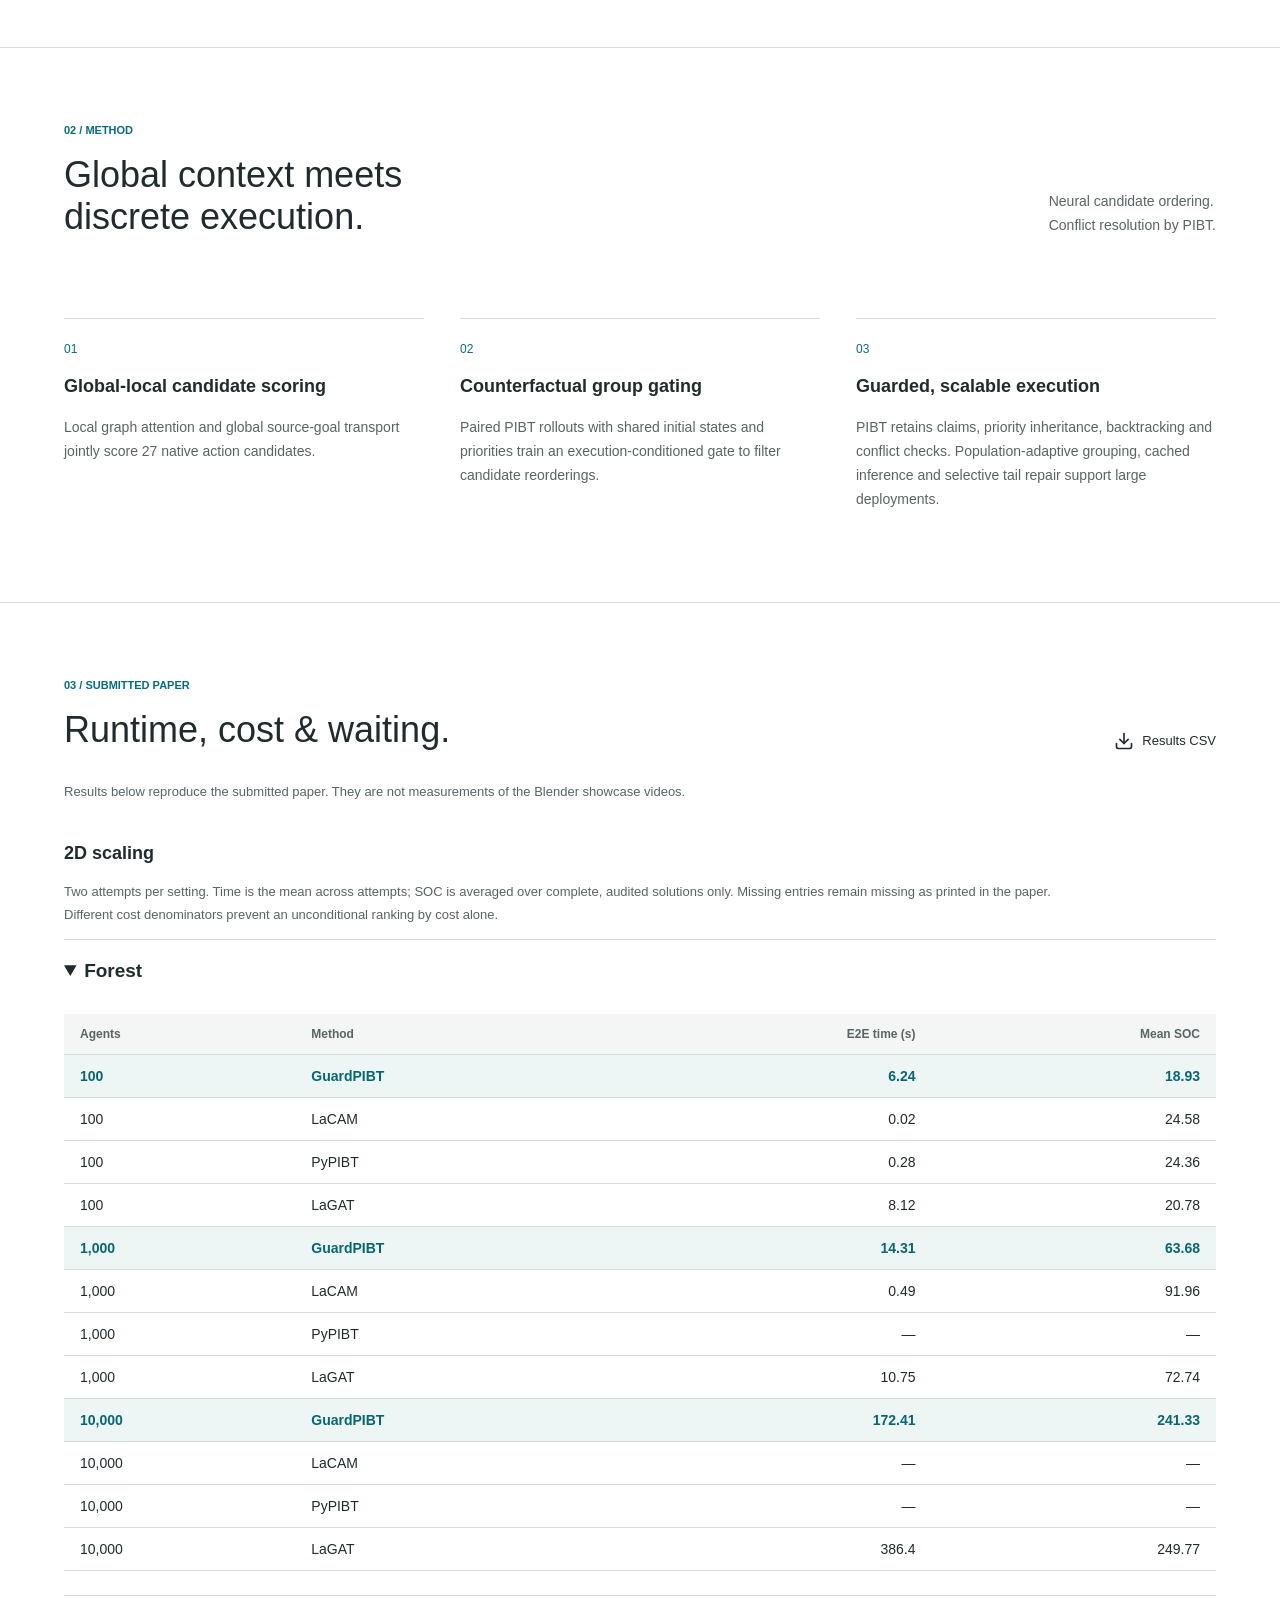
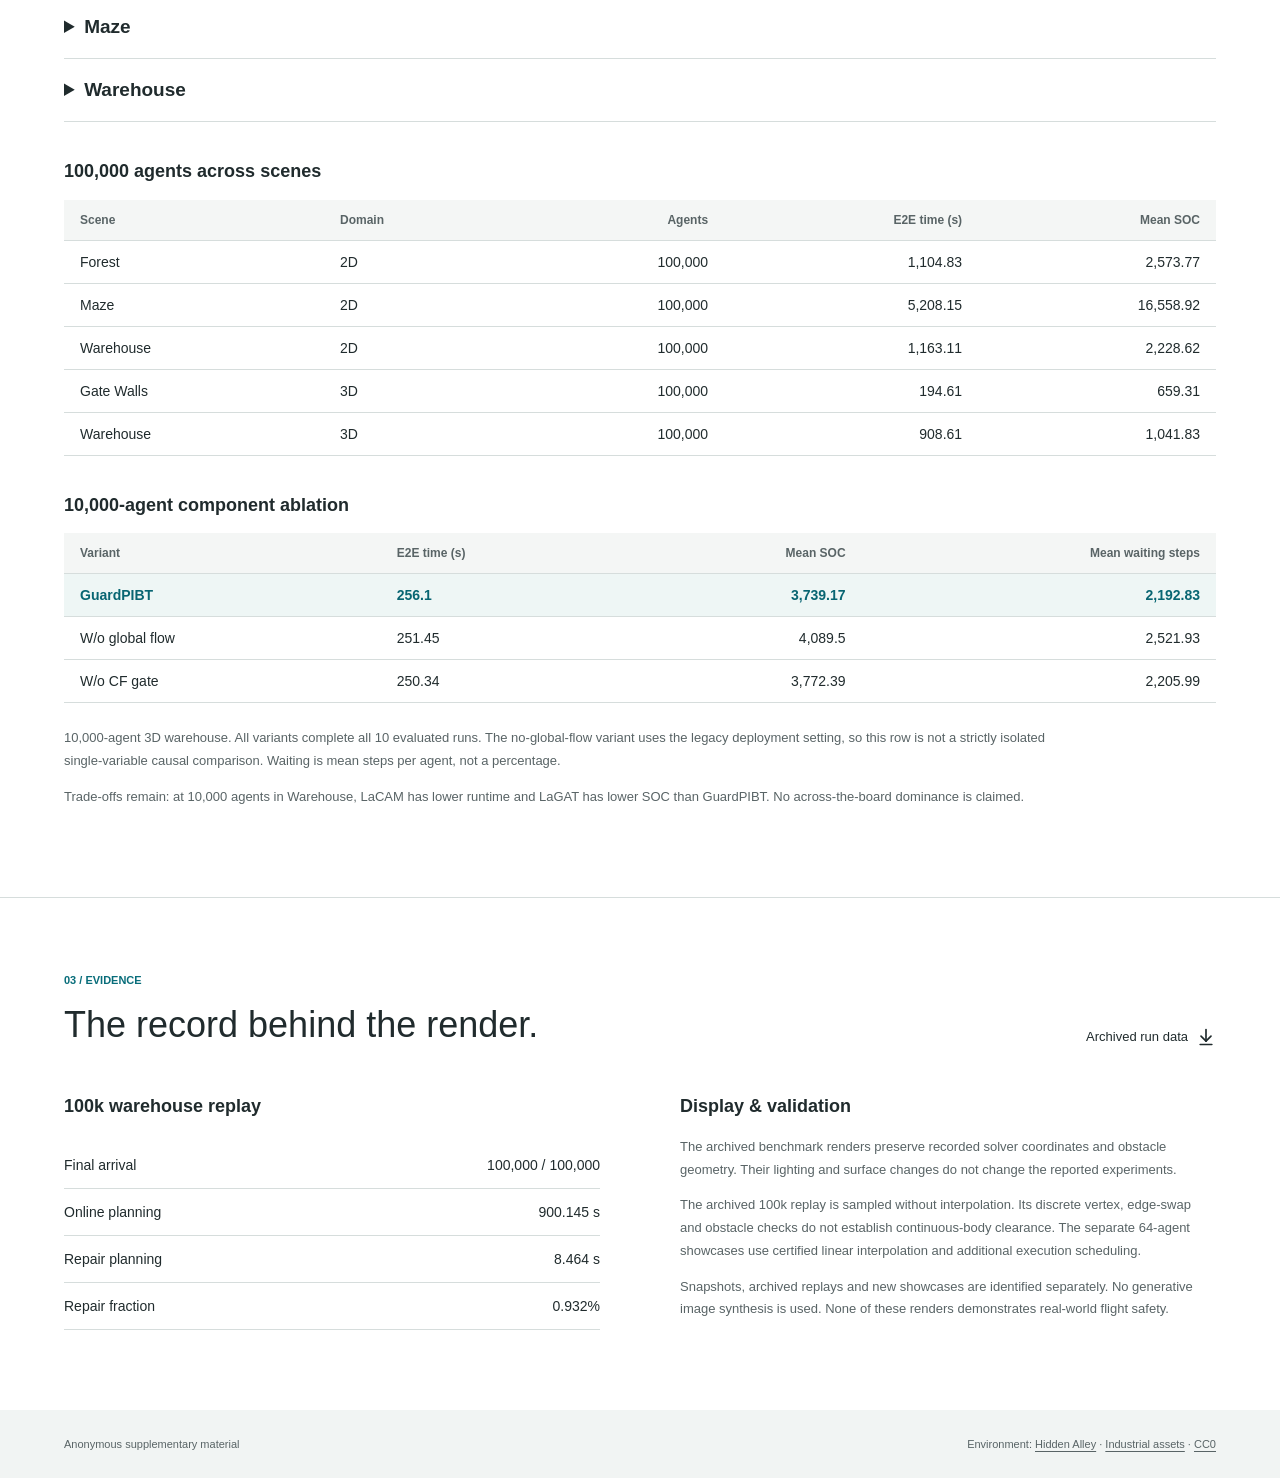
==== commit 442d1d87: "Refresh both 64-agent showcases with certified 60fps replays" ====
--- a/index.html
+++ b/index.html
@@ -113,10 +113,10 @@
 <section class="section new-environments" id="showcases">
 <div class="section-heading"><div><p class="eyebrow">New / Mesh-matched showcases</p><h2>From open grids<br/>to built environments.</h2></div><p>Real environment meshes.<br/>Recorded, collision-audited motion.</p></div>
 <div class="environment-films">
-<figure><video aria-label="64-agent urban alley showcase" controls="" id="alley-replay" muted="" playsinline="" poster="assets/alley-poster.webp" preload="metadata"><source src="assets/alley-replay.mp4" type="video/mp4"/></video><figcaption><h3>Urban alley</h3><span>64 agents · Stairs, vegetation &amp; cables</span><div class="film-links"><a download="" href="assets/alley-replay.mp4"><i aria-hidden="true" data-lucide="download"></i>Video</a><a download="" href="alley-arrivals.csv">Arrival trace</a><a download="" href="alley-validation.json">Validation</a></div></figcaption></figure>
-<figure><video aria-label="64-agent industrial corridor showcase" controls="" id="industrial-replay" muted="" playsinline="" poster="assets/industrial-poster.webp" preload="metadata"><source src="assets/industrial-replay.mp4" type="video/mp4"/></video><figcaption><h3>Industrial corridor</h3><span>64 agents · Pipe racks, ducts &amp; service carts</span><div class="film-links"><a download="" href="assets/industrial-replay.mp4"><i aria-hidden="true" data-lucide="download"></i>Video</a><a download="" href="industrial-arrivals.csv">Arrival trace</a><a download="" href="industrial-validation.json">Validation</a></div></figcaption></figure>
+<figure><video aria-label="64-agent urban alley showcase" controls="" id="alley-replay" muted="" playsinline="" poster="assets/alley-64-smooth-20260927.webp" preload="metadata"><source src="assets/alley-64-smooth-20260927.mp4" type="video/mp4"/></video><figcaption><h3>Urban alley</h3><span>64 agents · 60 fps · 23.2 s · Urban alley</span><div class="film-links"><a download="" href="assets/alley-64-smooth-20260927.mp4"><i aria-hidden="true" data-lucide="download"></i>Video</a><a download="" href="alley-64-smooth-20260927-arrivals.csv">Arrival trace</a><a download="" href="alley-64-smooth-20260927-validation.json">Validation</a></div></figcaption></figure>
+<figure><video aria-label="64-agent industrial corridor showcase" controls="" id="industrial-replay" muted="" playsinline="" poster="assets/industrial-64-smooth-20260927.webp" preload="metadata"><source src="assets/industrial-64-smooth-20260927.mp4" type="video/mp4"/></video><figcaption><h3>Industrial corridor</h3><span>64 agents · 60 fps · 18.8 s · Industrial corridor</span><div class="film-links"><a download="" href="assets/industrial-64-smooth-20260927.mp4"><i aria-hidden="true" data-lucide="download"></i>Video</a><a download="" href="industrial-64-smooth-20260927-arrivals.csv">Arrival trace</a><a download="" href="industrial-64-smooth-20260927-validation.json">Validation</a></div></figcaption></figure>
 </div>
-<p class="scene-caption">New showcase configurations, not paper benchmark results. Both use exact 3D distance fields and an added hold-only execution schedule; spatial paths are unchanged. All 64 agents reach their goals. Linear segments are audited with 0.16 m body envelopes. These are kinematic replays, not flight-dynamics simulations. The learned provider ran, but its gate made no candidate-order overrides in these cases; no learned-performance gain is claimed.</p>
+<p class="scene-caption">New showcase configurations, not paper benchmark results. Both use exact 3D distance fields and an added hold-only execution schedule; spatial paths are unchanged. All 64 agents reach their goals. Linear segments are audited with 0.16 m body envelopes. These are kinematic replays, not flight-dynamics simulations. The learned provider ran, but its gate made no candidate-order overrides in these cases; no learned-performance gain is claimed. Updated renders use 60 fps and 0.4 s per certified execution phase. Original positions and waits are unchanged; only the common playback clock and mesh yaw presentation differ from the earlier videos.</p>
 </section><section class="section still-pair" id="new-city"><div class="section-heading"><div><p class="eyebrow">New / 100,000-agent city</p><h2>From the city to the corner.</h2></div></div><div class="environment-films"><figure><a href="assets/city-showcase-global.webp"><img alt="Oblique rendered city with all 100,000 recorded robot identities" loading="lazy" src="assets/city-showcase-global.webp"/></a><figcaption><h3>Global view</h3><p>100,000 bodies; scene overview.</p></figcaption></figure><figure><a href="assets/city-showcase-local.webp"><img alt="Recorded aircraft near a city building corner, with past paths" loading="lazy" src="assets/city-showcase-local.webp"/></a><figcaption><h3>Obstacle close-up</h3><p>Recorded positions and selected past paths.</p></figcaption></figure></div><p class="scene-caption">Two views of the same recorded 100,000-agent state: 71,162 agents move in this phase and 23,301 are at goal. Blender mesh-matched showcase, not a paper benchmark. Paths, identities and obstacles are retained; extra waits provide audited center clearance. Blue lines show selected past paths. No generated trajectories or flight-dynamics guarantee.</p></section>
 <section class="section" id="scenes">
 <div class="section-heading"><div><p class="eyebrow">01 / Recorded environments</p><h2>Coordination in context.</h2></div><a class="text-link" download="" href="assets/showcase.mp4"><i aria-hidden="true" data-lucide="clapperboard"></i>55 s scene reel<i aria-hidden="true" data-lucide="download"></i></a></div>
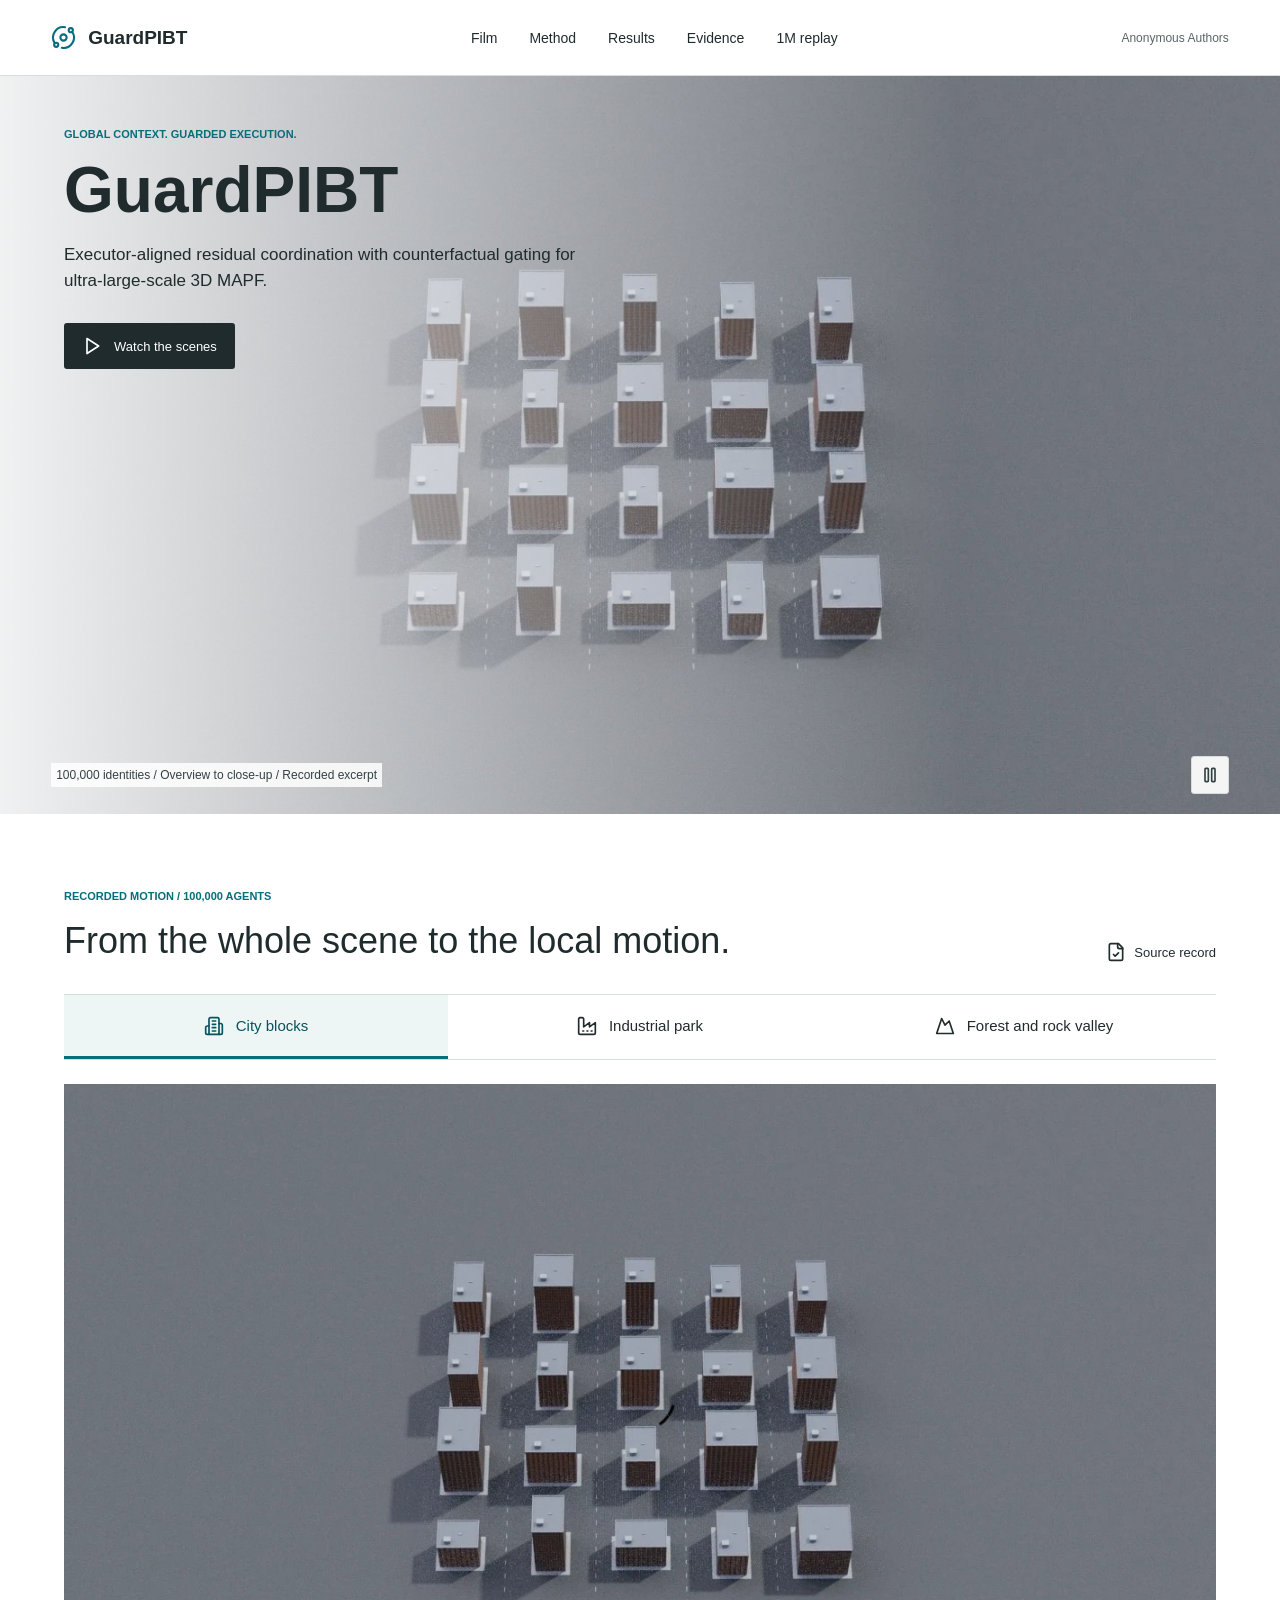
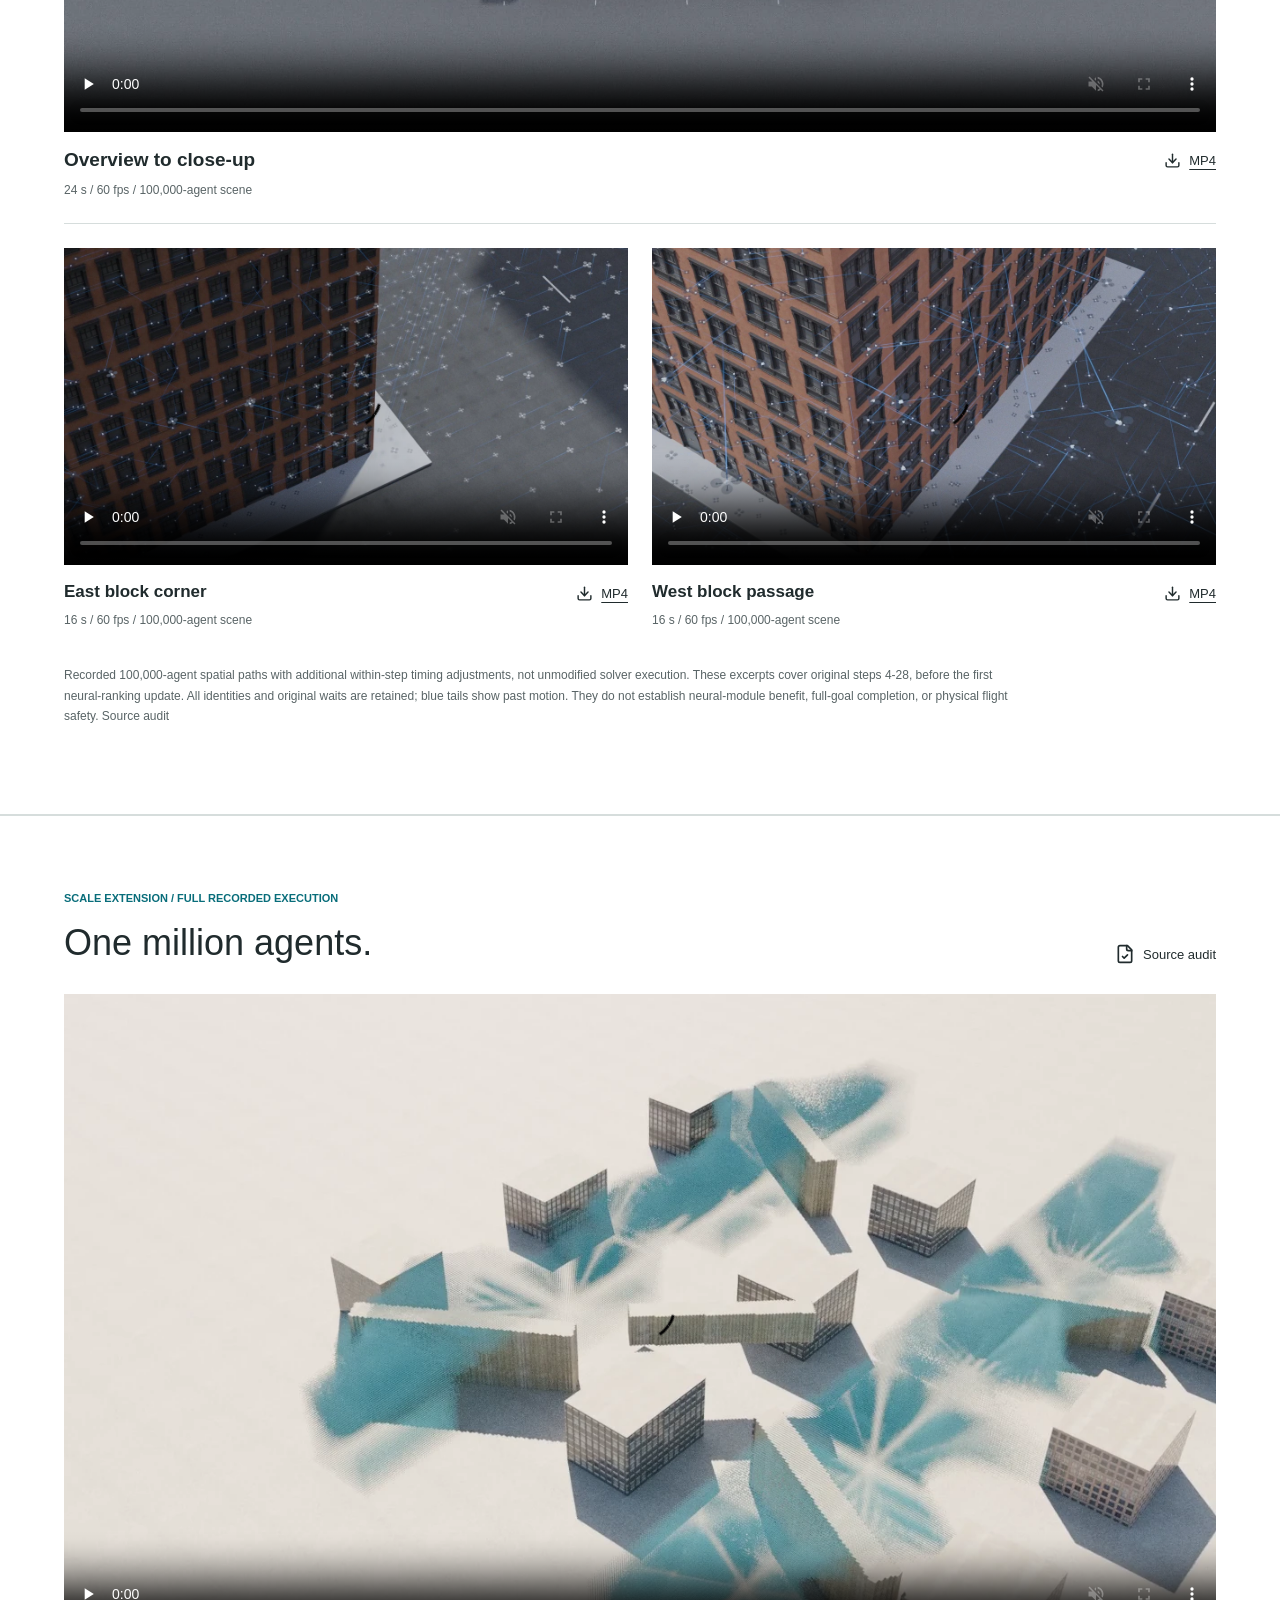
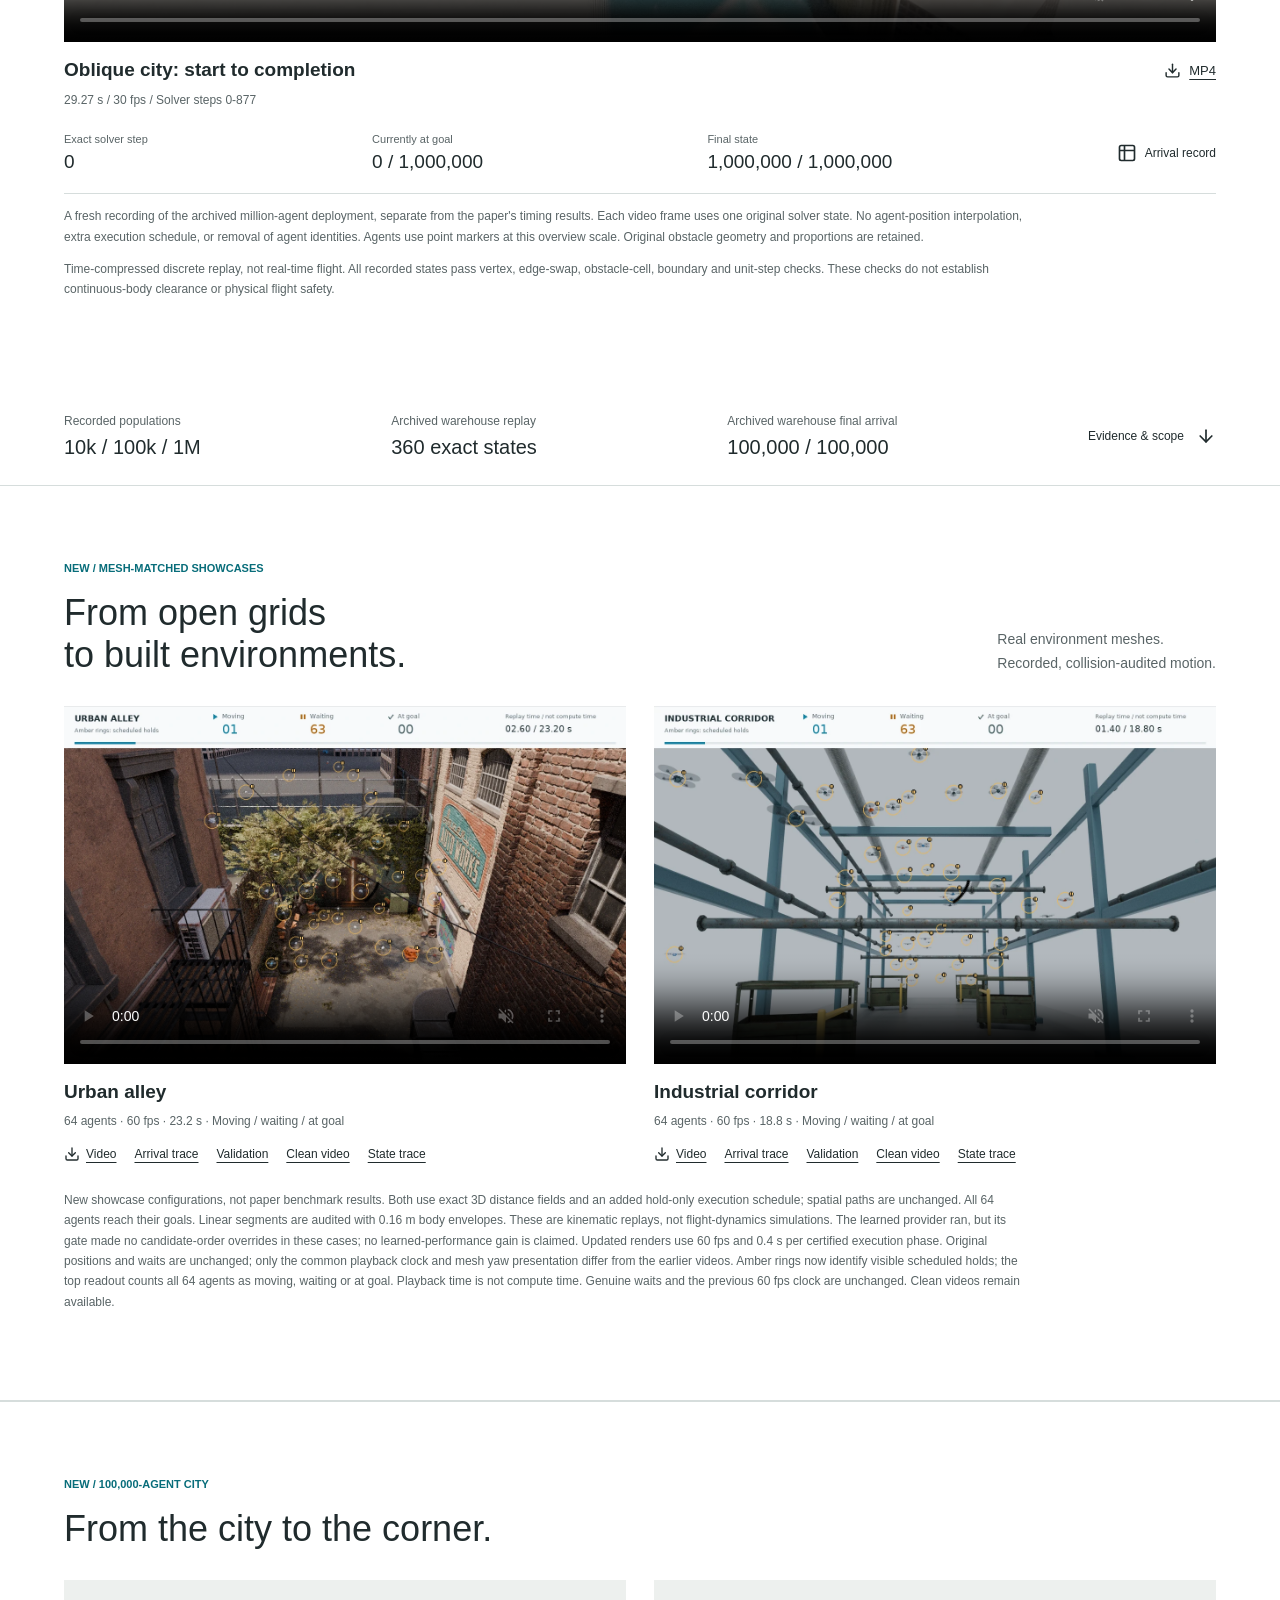
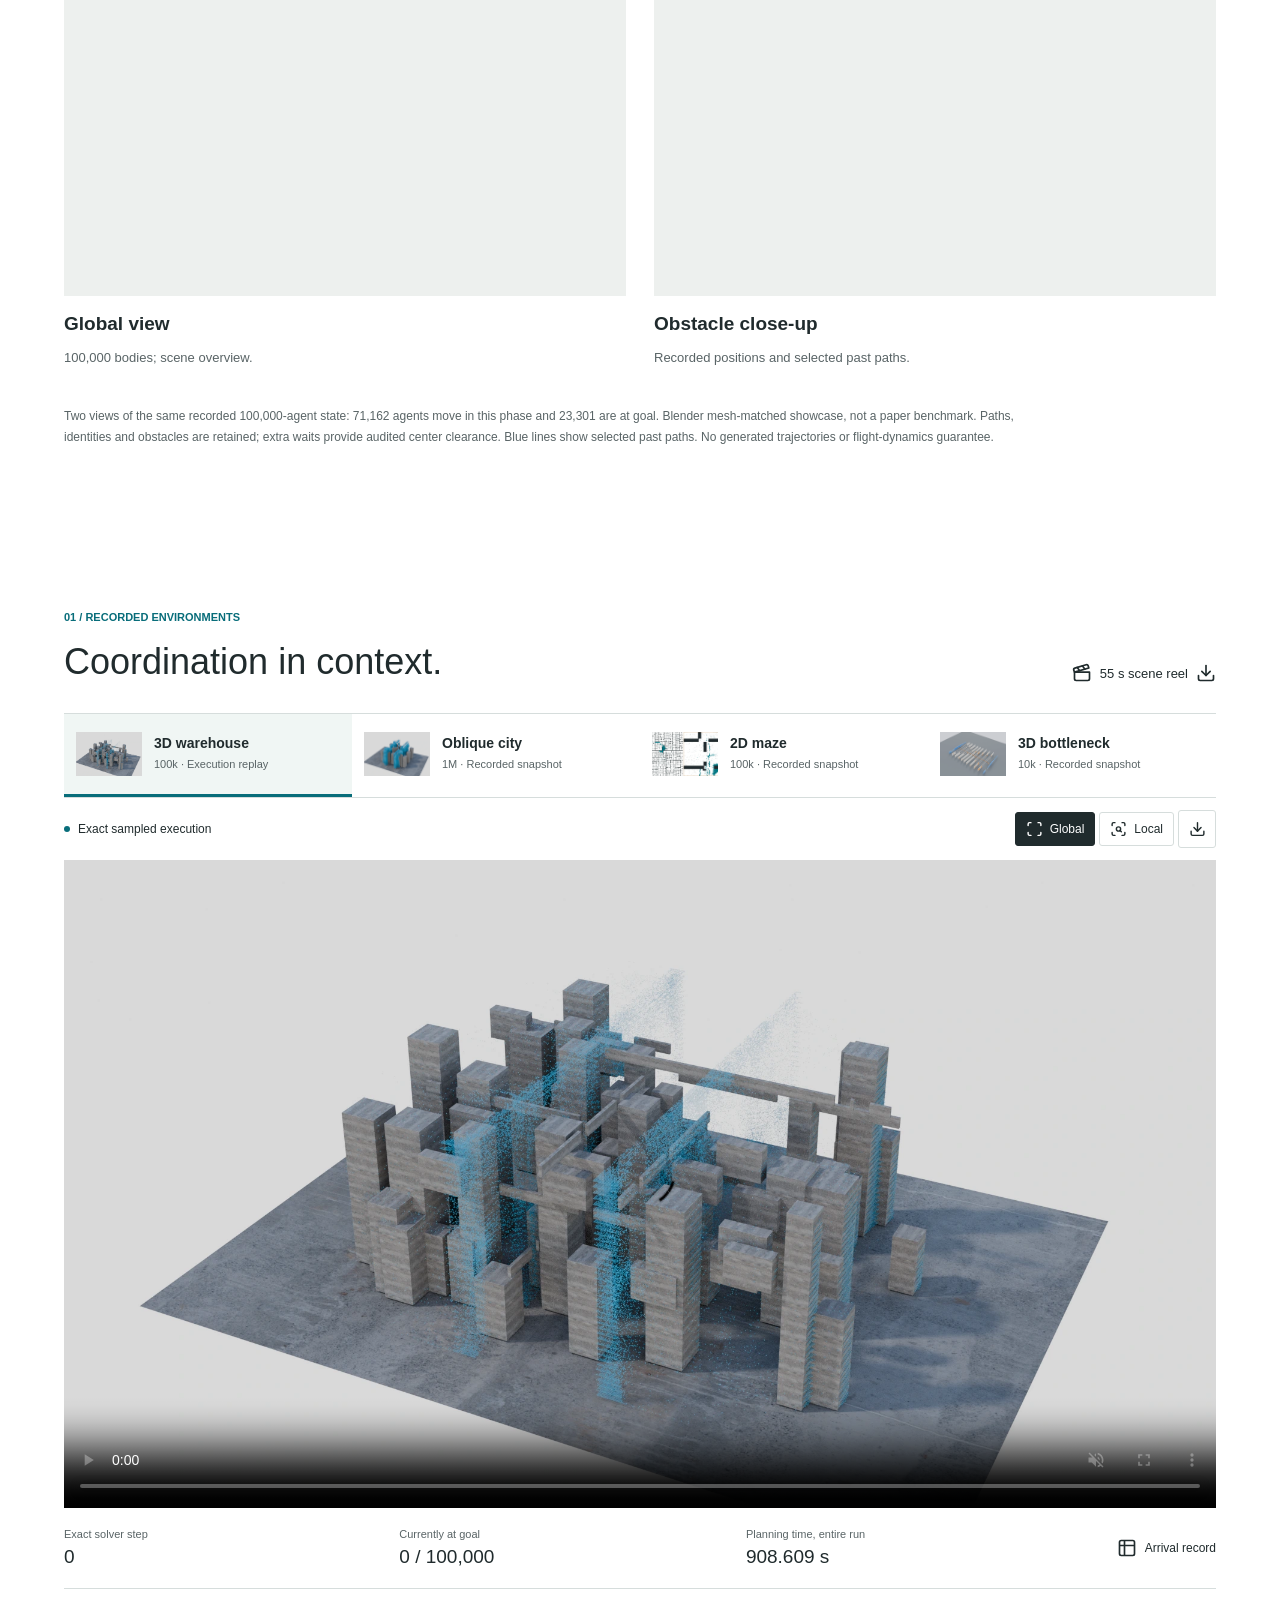
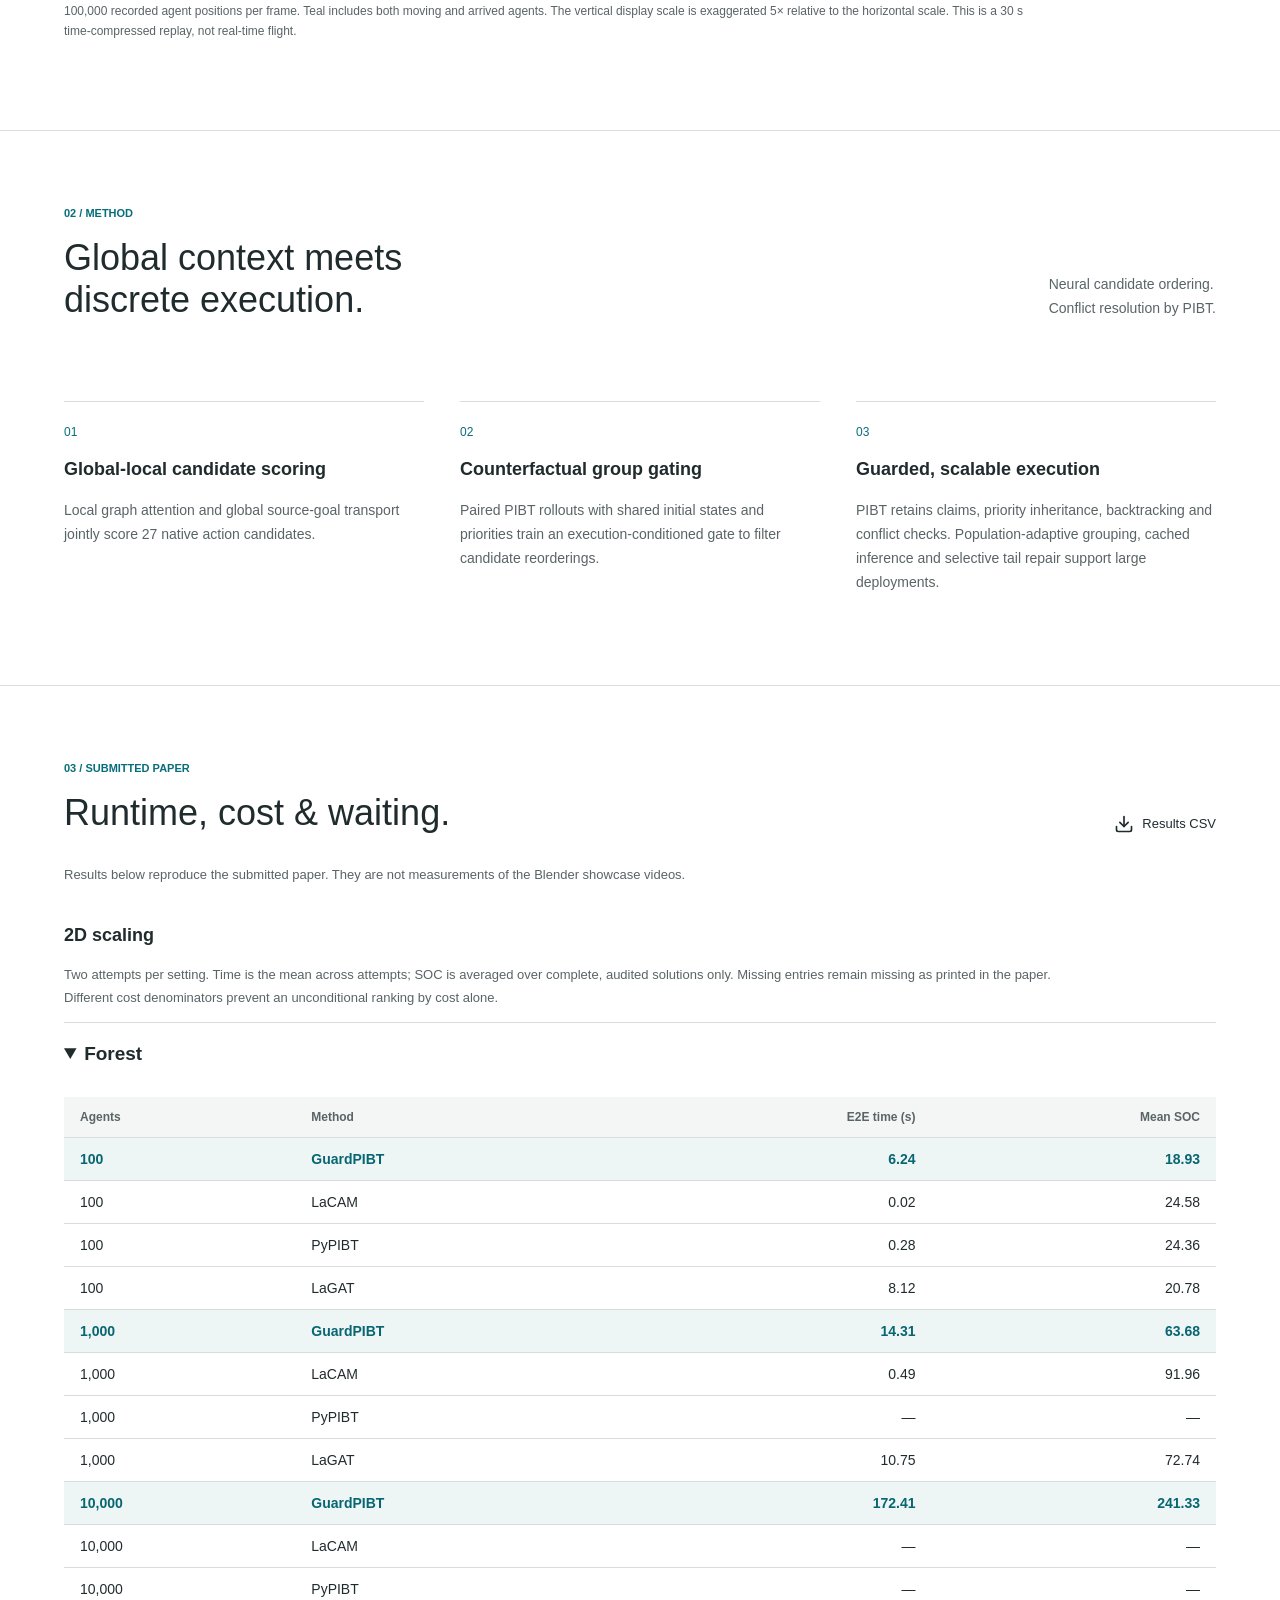
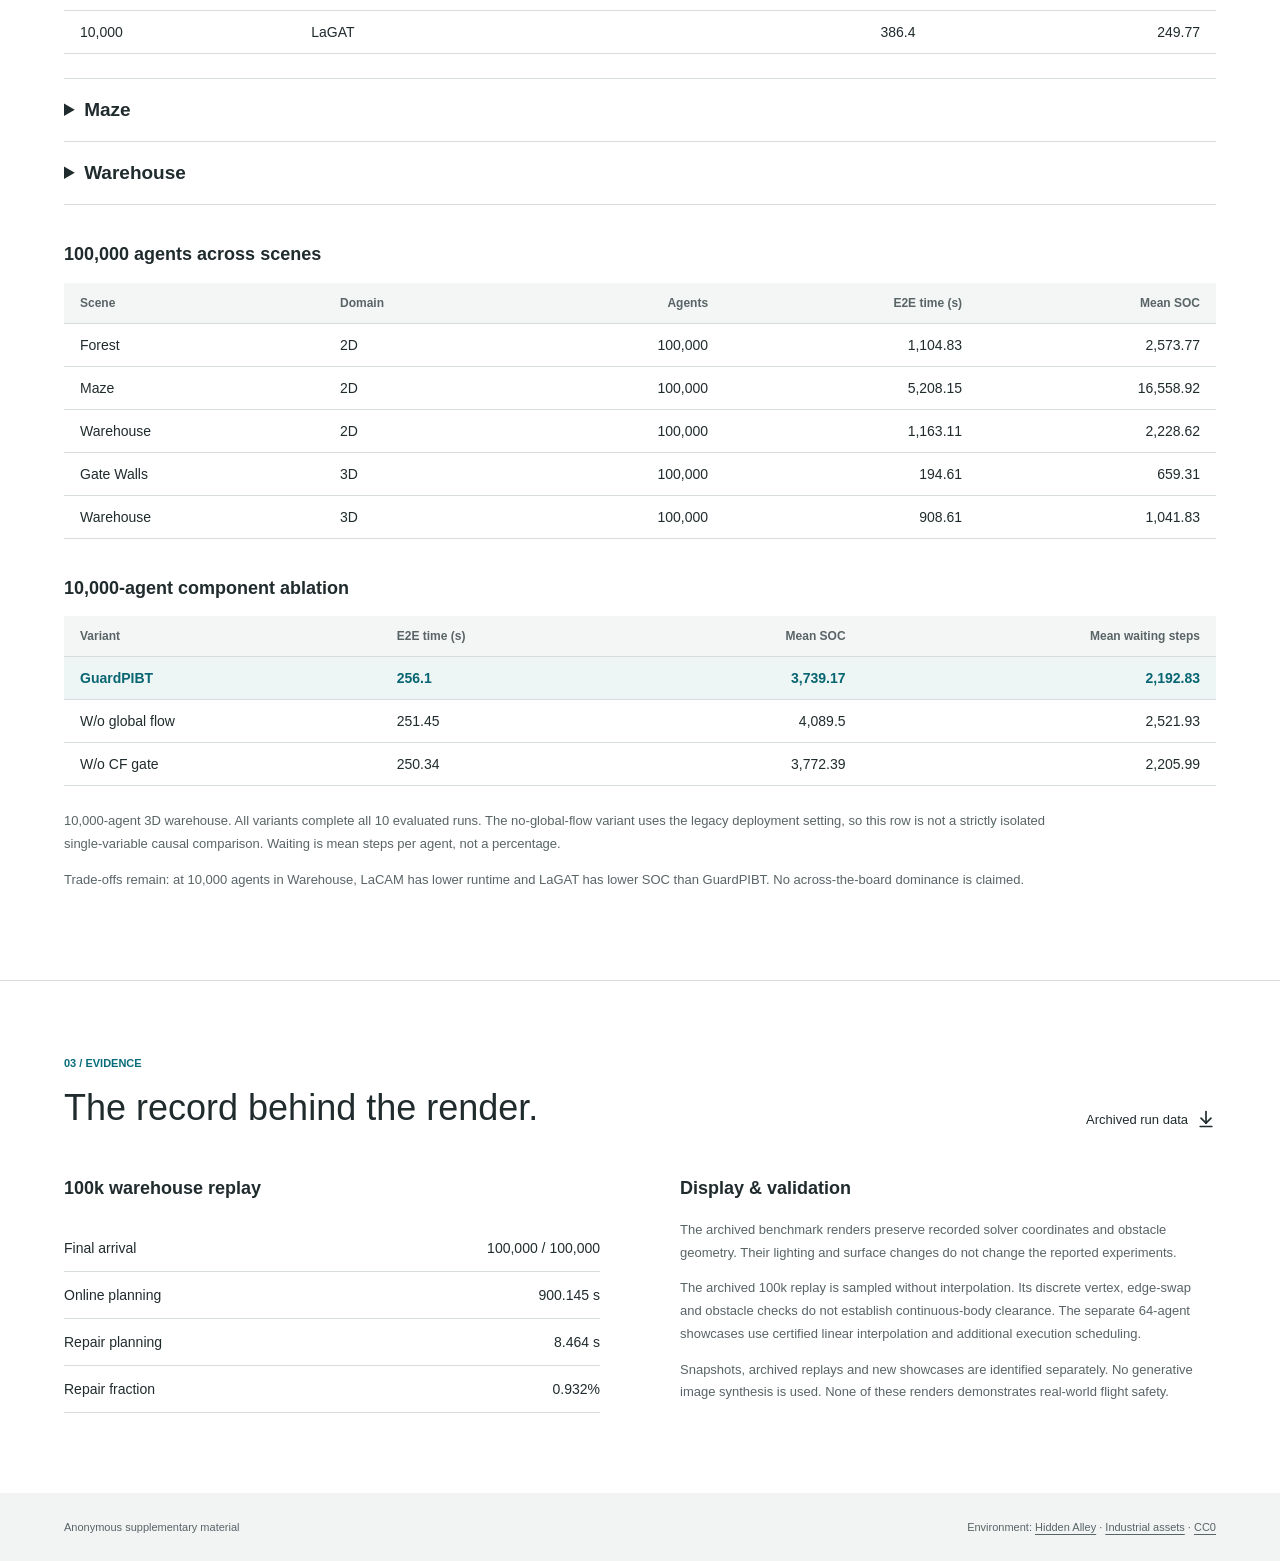
==== commit 6aaeceb7: "Clarify genuine waits in both 64-agent showcase replays" ====
--- a/index.html
+++ b/index.html
@@ -15,7 +15,7 @@
 <script defer="" src="vendor/lucide.min.js"></script>
 <script defer="" src="replay-data.js"></script>
 <script defer="" src="site.js"></script>
-<link href="paper.css" rel="stylesheet"/><link href="multiview.css?v=20260926" rel="stylesheet"/><script defer="" src="multiview.js?v=20260926"></script><script defer="" src="million-replay-data.js"></script><script defer="" src="million-replay.js"></script><link href="million-replay.css" rel="stylesheet"/></head>
+<link href="paper.css" rel="stylesheet"/><link href="multiview.css?v=20260926" rel="stylesheet"/><script defer="" src="multiview.js?v=20260926"></script><script defer="" src="million-replay-data.js"></script><script defer="" src="million-replay.js"></script><link href="million-replay.css" rel="stylesheet"/><link href="wait-states.css" rel="stylesheet"/></head>
 <body>
 <a class="skip" href="#scenes">Skip to experiments</a>
 <header>
@@ -113,10 +113,10 @@
 <section class="section new-environments" id="showcases">
 <div class="section-heading"><div><p class="eyebrow">New / Mesh-matched showcases</p><h2>From open grids<br/>to built environments.</h2></div><p>Real environment meshes.<br/>Recorded, collision-audited motion.</p></div>
 <div class="environment-films">
-<figure><video aria-label="64-agent urban alley showcase" controls="" id="alley-replay" muted="" playsinline="" poster="assets/alley-64-smooth-20260927.webp" preload="metadata"><source src="assets/alley-64-smooth-20260927.mp4" type="video/mp4"/></video><figcaption><h3>Urban alley</h3><span>64 agents · 60 fps · 23.2 s · Urban alley</span><div class="film-links"><a download="" href="assets/alley-64-smooth-20260927.mp4"><i aria-hidden="true" data-lucide="download"></i>Video</a><a download="" href="alley-64-smooth-20260927-arrivals.csv">Arrival trace</a><a download="" href="alley-64-smooth-20260927-validation.json">Validation</a></div></figcaption></figure>
-<figure><video aria-label="64-agent industrial corridor showcase" controls="" id="industrial-replay" muted="" playsinline="" poster="assets/industrial-64-smooth-20260927.webp" preload="metadata"><source src="assets/industrial-64-smooth-20260927.mp4" type="video/mp4"/></video><figcaption><h3>Industrial corridor</h3><span>64 agents · 60 fps · 18.8 s · Industrial corridor</span><div class="film-links"><a download="" href="assets/industrial-64-smooth-20260927.mp4"><i aria-hidden="true" data-lucide="download"></i>Video</a><a download="" href="industrial-64-smooth-20260927-arrivals.csv">Arrival trace</a><a download="" href="industrial-64-smooth-20260927-validation.json">Validation</a></div></figcaption></figure>
+<figure><video aria-label="64-agent urban alley showcase" controls="" id="alley-replay" muted="" playsinline="" poster="assets/alley-64-wait-20260927.webp" preload="metadata"><source src="assets/alley-64-wait-20260927.mp4" type="video/mp4"/></video><figcaption><h3>Urban alley</h3><span>64 agents · 60 fps · 23.2 s · Moving / waiting / at goal</span><div class="film-links"><a download="" href="assets/alley-64-wait-20260927.mp4"><i aria-hidden="true" data-lucide="download"></i>Video</a><a download="" href="alley-64-smooth-20260927-arrivals.csv">Arrival trace</a><a download="" href="alley-64-wait-20260927-validation.json">Validation</a><a download="" href="assets/alley-64-smooth-20260927.mp4">Clean video</a><a download="" href="alley-64-wait-20260927-states.csv">State trace</a></div></figcaption></figure>
+<figure><video aria-label="64-agent industrial corridor showcase" controls="" id="industrial-replay" muted="" playsinline="" poster="assets/industrial-64-wait-20260927.webp" preload="metadata"><source src="assets/industrial-64-wait-20260927.mp4" type="video/mp4"/></video><figcaption><h3>Industrial corridor</h3><span>64 agents · 60 fps · 18.8 s · Moving / waiting / at goal</span><div class="film-links"><a download="" href="assets/industrial-64-wait-20260927.mp4"><i aria-hidden="true" data-lucide="download"></i>Video</a><a download="" href="industrial-64-smooth-20260927-arrivals.csv">Arrival trace</a><a download="" href="industrial-64-wait-20260927-validation.json">Validation</a><a download="" href="assets/industrial-64-smooth-20260927.mp4">Clean video</a><a download="" href="industrial-64-wait-20260927-states.csv">State trace</a></div></figcaption></figure>
 </div>
-<p class="scene-caption">New showcase configurations, not paper benchmark results. Both use exact 3D distance fields and an added hold-only execution schedule; spatial paths are unchanged. All 64 agents reach their goals. Linear segments are audited with 0.16 m body envelopes. These are kinematic replays, not flight-dynamics simulations. The learned provider ran, but its gate made no candidate-order overrides in these cases; no learned-performance gain is claimed. Updated renders use 60 fps and 0.4 s per certified execution phase. Original positions and waits are unchanged; only the common playback clock and mesh yaw presentation differ from the earlier videos.</p>
+<p class="scene-caption">New showcase configurations, not paper benchmark results. Both use exact 3D distance fields and an added hold-only execution schedule; spatial paths are unchanged. All 64 agents reach their goals. Linear segments are audited with 0.16 m body envelopes. These are kinematic replays, not flight-dynamics simulations. The learned provider ran, but its gate made no candidate-order overrides in these cases; no learned-performance gain is claimed. Updated renders use 60 fps and 0.4 s per certified execution phase. Original positions and waits are unchanged; only the common playback clock and mesh yaw presentation differ from the earlier videos. Amber rings now identify visible scheduled holds; the top readout counts all 64 agents as moving, waiting or at goal. Playback time is not compute time. Genuine waits and the previous 60 fps clock are unchanged. Clean videos remain available.</p>
 </section><section class="section still-pair" id="new-city"><div class="section-heading"><div><p class="eyebrow">New / 100,000-agent city</p><h2>From the city to the corner.</h2></div></div><div class="environment-films"><figure><a href="assets/city-showcase-global.webp"><img alt="Oblique rendered city with all 100,000 recorded robot identities" loading="lazy" src="assets/city-showcase-global.webp"/></a><figcaption><h3>Global view</h3><p>100,000 bodies; scene overview.</p></figcaption></figure><figure><a href="assets/city-showcase-local.webp"><img alt="Recorded aircraft near a city building corner, with past paths" loading="lazy" src="assets/city-showcase-local.webp"/></a><figcaption><h3>Obstacle close-up</h3><p>Recorded positions and selected past paths.</p></figcaption></figure></div><p class="scene-caption">Two views of the same recorded 100,000-agent state: 71,162 agents move in this phase and 23,301 are at goal. Blender mesh-matched showcase, not a paper benchmark. Paths, identities and obstacles are retained; extra waits provide audited center clearance. Blue lines show selected past paths. No generated trajectories or flight-dynamics guarantee.</p></section>
 <section class="section" id="scenes">
 <div class="section-heading"><div><p class="eyebrow">01 / Recorded environments</p><h2>Coordination in context.</h2></div><a class="text-link" download="" href="assets/showcase.mp4"><i aria-hidden="true" data-lucide="clapperboard"></i>55 s scene reel<i aria-hidden="true" data-lucide="download"></i></a></div>
--- a/wait-states.css
+++ b/wait-states.css
@@ -0,0 +1 @@
+#showcases .environment-films video { aspect-ratio: 80 / 51; }
